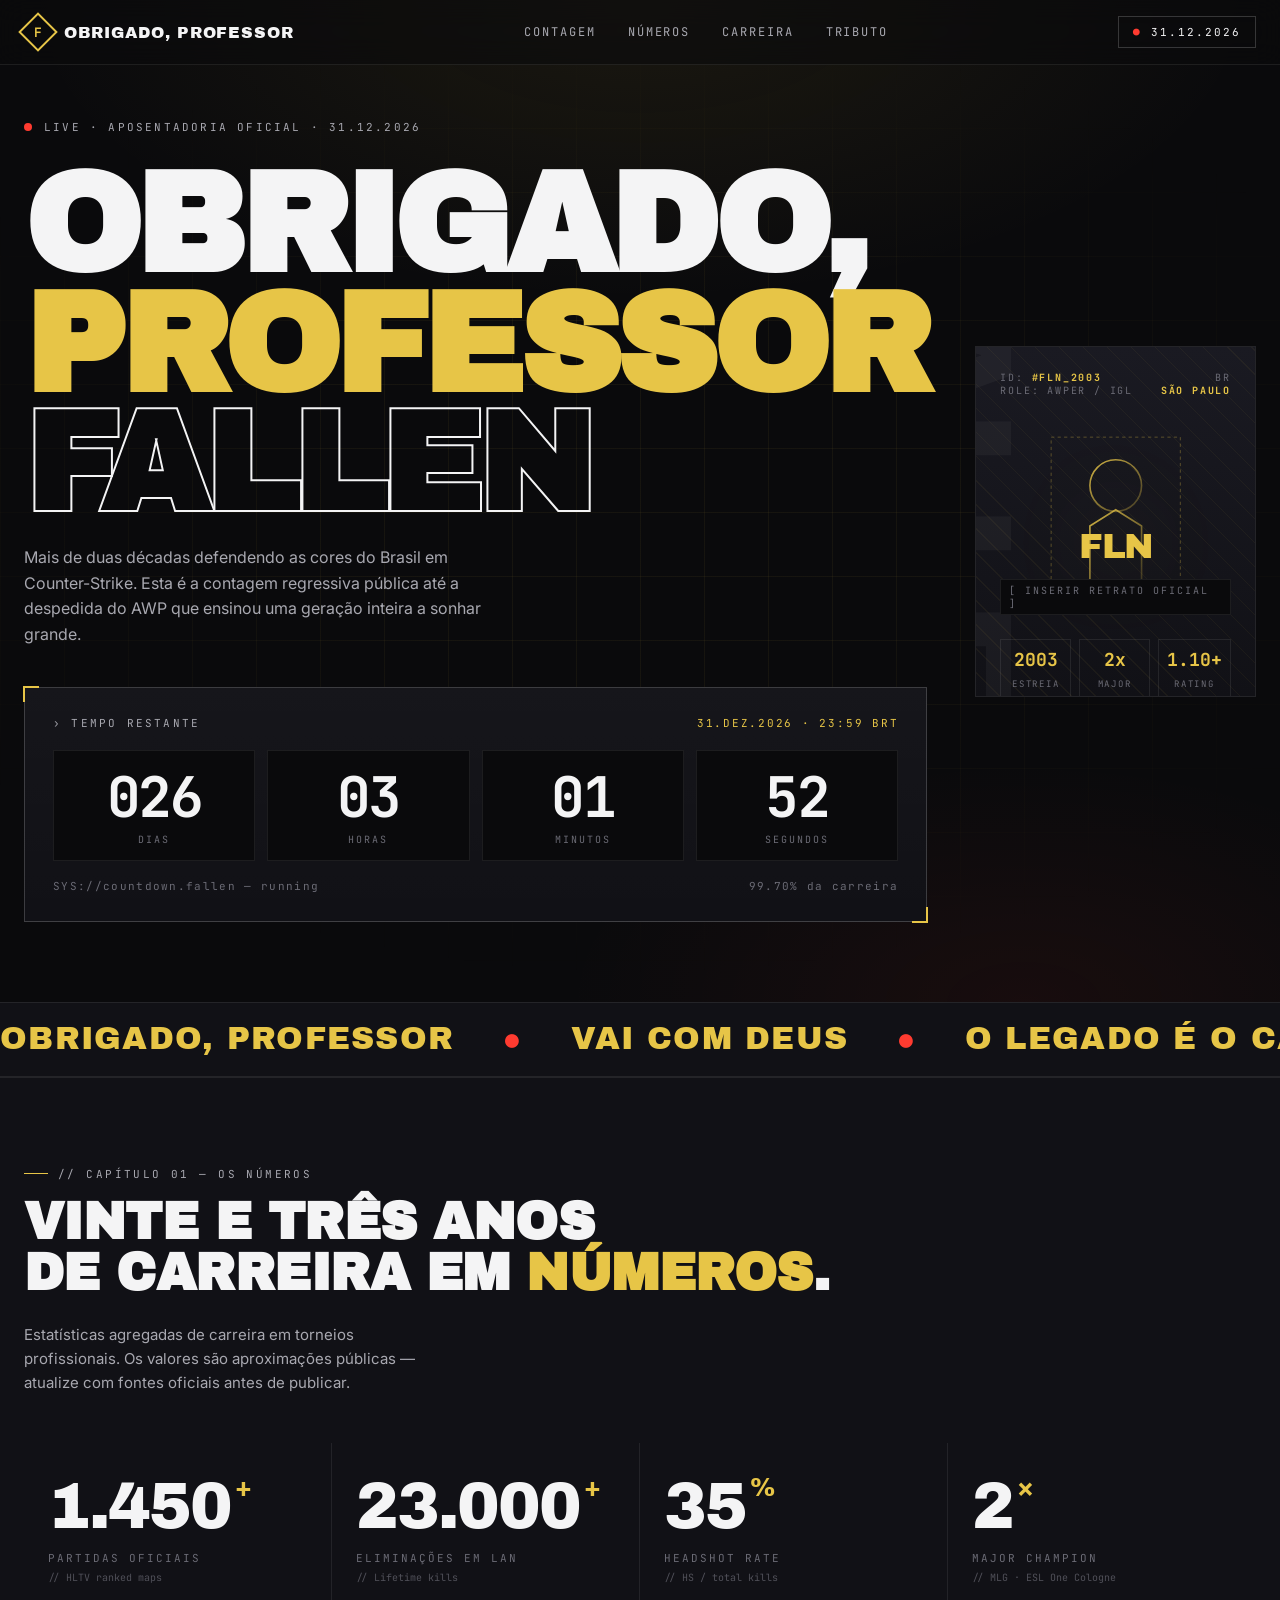
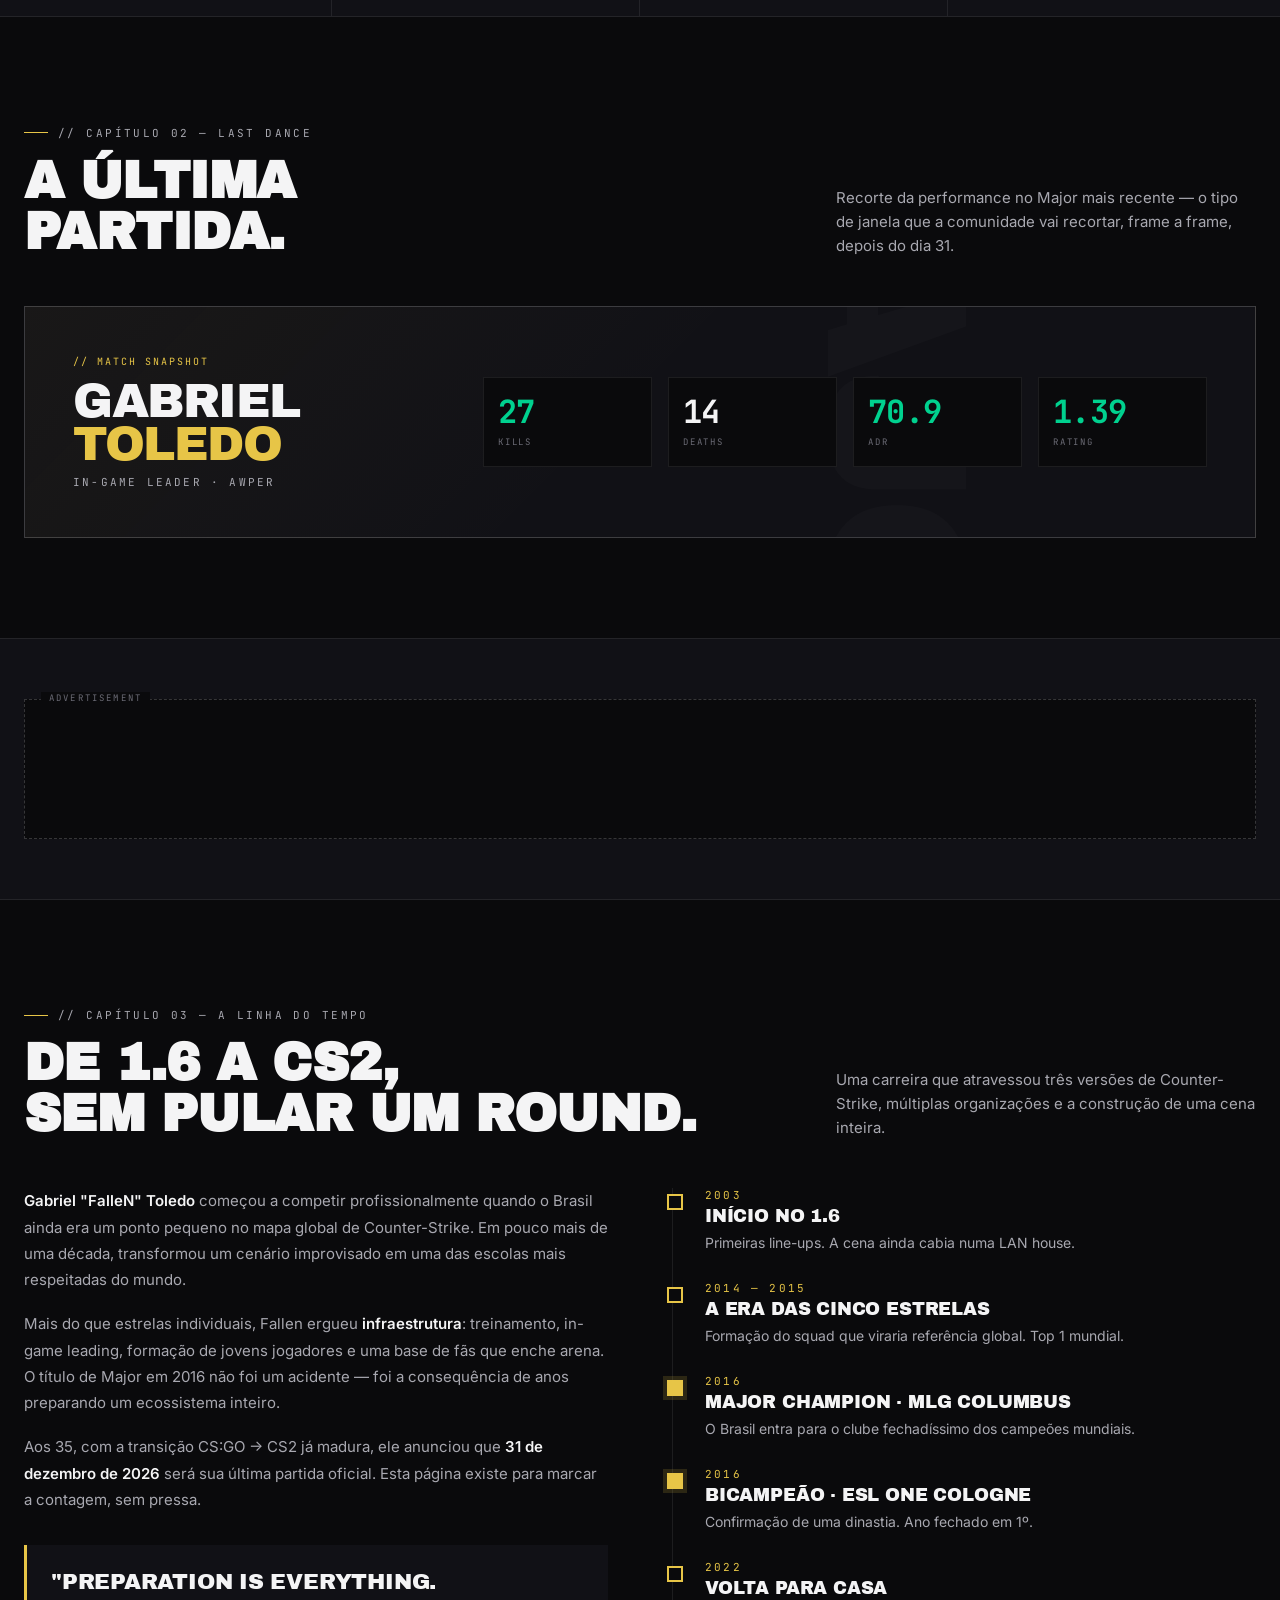
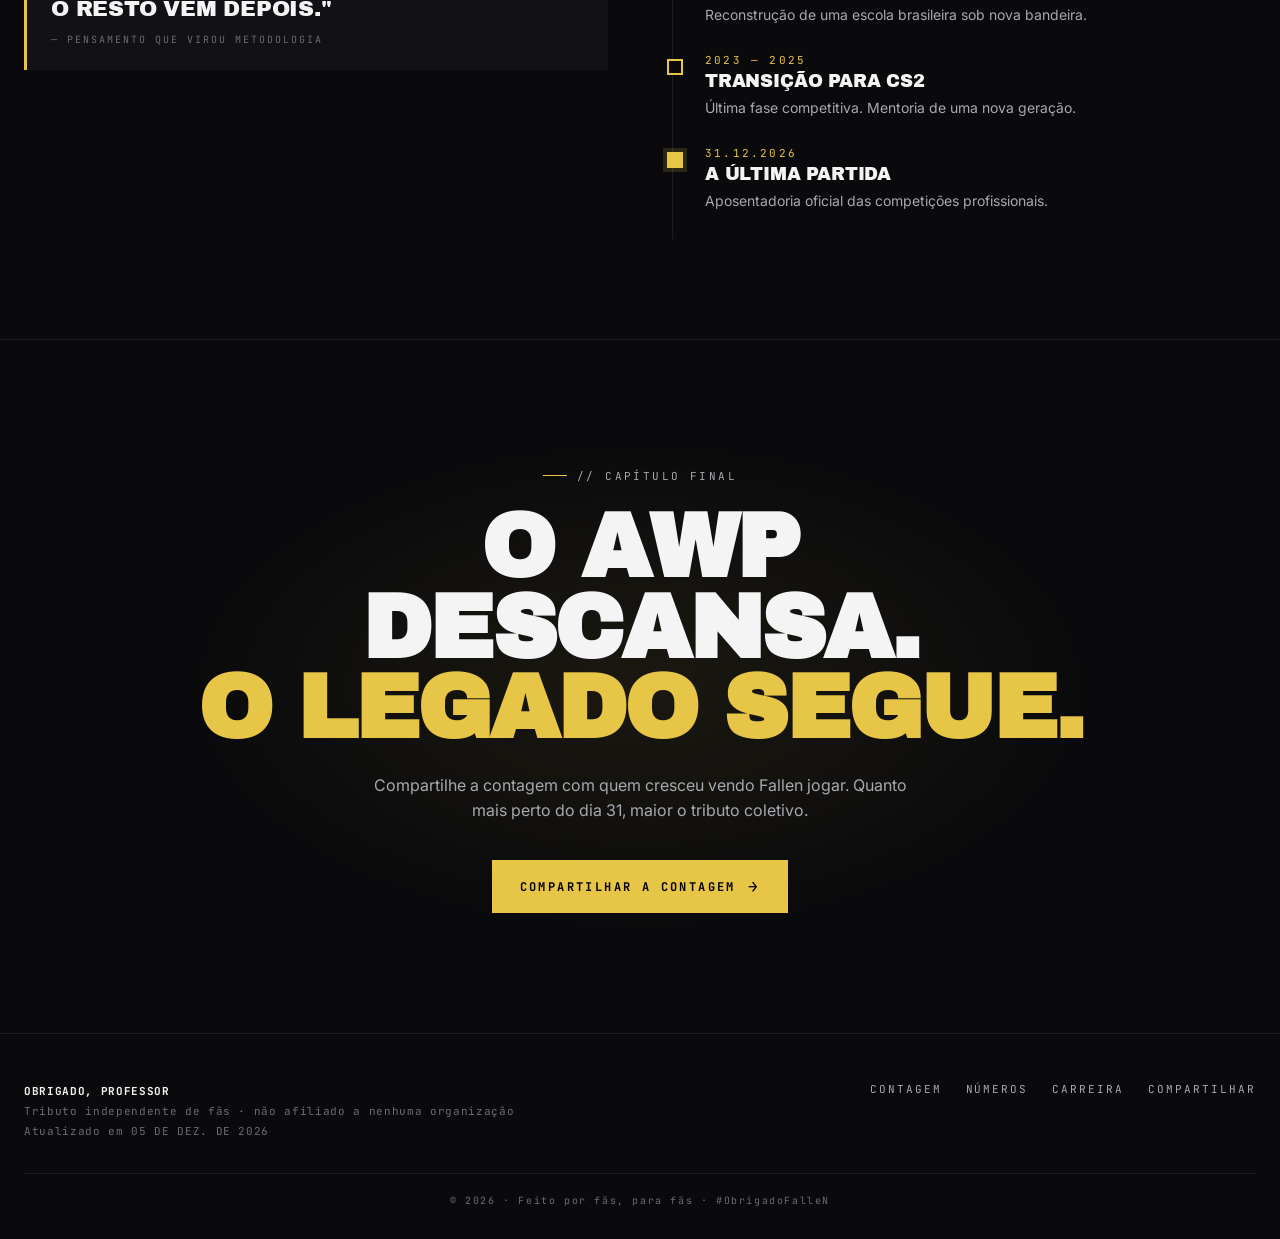
==== index.html @ 580fce72 "Implement feature X to enhance user experience and fix bug Y in module Z" ====
<!DOCTYPE html>
<html lang="pt-BR">
<head>
<meta charset="UTF-8" />
<meta name="viewport" content="width=device-width, initial-scale=1.0" />
<title>Obrigado, Professor — Contagem Regressiva | 31.12.2026</title>
<meta name="description" content="Tributo a Gabriel 'FalleN' Toledo. Contagem regressiva até a aposentadoria oficial — 31 de dezembro de 2026." />

<!-- Fonts -->
<link rel="preconnect" href="https://fonts.googleapis.com">
<link rel="preconnect" href="https://fonts.gstatic.com" crossorigin>
<link href="https://fonts.googleapis.com/css2?family=Bebas+Neue&family=JetBrains+Mono:wght@400;500;700&family=Inter:wght@400;500;600;700&family=Archivo+Black&display=swap" rel="stylesheet">

<!--
  GOOGLE ADSENSE — escolhido sobre o Meta Ads por dois motivos:
  1) Tráfego esperado é majoritariamente orgânico (SEO + buscas tipo "quanto falta para o Fallen se aposentar")
  2) Display ads contextual + AdSense é o caminho padrão para sites de conteúdo
  Substitua data-ad-client e data-ad-slot pelos seus IDs reais ao publicar.
-->
<script async src="https://pagead2.googlesyndication.com/pagead/js/adsbygoogle.js?client=ca-pub-XXXXXXXXXXXXXXXX" crossorigin="anonymous"></script>

<style>
  /* ---------- TOKENS ---------- */
  :root {
    --bg: #0a0a0c;
    --bg-2: #111116;
    --bg-3: #1a1a22;
    --line: rgba(255,255,255,0.08);
    --line-strong: rgba(255,255,255,0.18);
    --fg: #f4f4f5;
    --fg-dim: #a8a8b0;
    --fg-mute: #6b6b75;
    --accent: #e7c547;          /* dourado / amarelo capacete */
    --accent-2: #ff3b30;        /* vermelho intenso */
    --accent-3: #00d18f;        /* verde "rating positivo" */
    --grid: rgba(231,197,71,0.06);
  }

  * { box-sizing: border-box; margin: 0; padding: 0; }
  html, body { background: var(--bg); color: var(--fg); font-family: 'Inter', system-ui, sans-serif; -webkit-font-smoothing: antialiased; }
  body { overflow-x: hidden; }
  a { color: inherit; text-decoration: none; }
  img { max-width: 100%; display: block; }

  ::selection { background: var(--accent); color: #000; }

  /* ---------- SHARED ---------- */
  .container { width: 100%; max-width: 1280px; margin: 0 auto; padding: 0 24px; }
  .eyebrow {
    font-family: 'JetBrains Mono', monospace;
    font-size: 11px;
    letter-spacing: 0.22em;
    text-transform: uppercase;
    color: var(--fg-dim);
    display: inline-flex;
    align-items: center;
    gap: 10px;
  }
  .eyebrow::before {
    content: "";
    width: 24px;
    height: 1px;
    background: var(--accent);
  }
  .h1 {
    font-family: 'Archivo Black', 'Bebas Neue', sans-serif;
    font-weight: 900;
    font-size: clamp(40px, 7vw, 96px);
    line-height: 0.92;
    letter-spacing: -0.02em;
    text-transform: uppercase;
  }
  .h2 {
    font-family: 'Archivo Black', sans-serif;
    font-size: clamp(28px, 4vw, 56px);
    line-height: 1;
    letter-spacing: -0.01em;
    text-transform: uppercase;
  }
  .mono { font-family: 'JetBrains Mono', monospace; }

  /* ---------- HEADER ---------- */
  header.nav {
    position: fixed;
    top: 0; left: 0; right: 0;
    z-index: 50;
    backdrop-filter: blur(14px);
    background: rgba(10,10,12,0.6);
    border-bottom: 1px solid var(--line);
  }
  .nav-inner {
    display: flex; align-items: center; justify-content: space-between;
    height: 64px;
  }
  .brand {
    display: flex; align-items: center; gap: 12px;
    font-family: 'Archivo Black', sans-serif;
    font-size: 16px;
    letter-spacing: 0.06em;
    text-transform: uppercase;
  }
  .brand-mark {
    width: 28px; height: 28px;
    border: 2px solid var(--accent);
    display: grid; place-items: center;
    color: var(--accent);
    font-family: 'JetBrains Mono', monospace;
    font-size: 13px; font-weight: 700;
    transform: rotate(45deg);
  }
  .brand-mark span { transform: rotate(-45deg); }
  .nav-links { display: flex; gap: 32px; }
  .nav-links a {
    font-family: 'JetBrains Mono', monospace;
    font-size: 12px;
    letter-spacing: 0.16em;
    text-transform: uppercase;
    color: var(--fg-dim);
    transition: color 0.2s;
  }
  .nav-links a:hover { color: var(--accent); }
  .nav-cta {
    font-family: 'JetBrains Mono', monospace;
    font-size: 11px;
    letter-spacing: 0.18em;
    text-transform: uppercase;
    color: var(--fg);
    padding: 8px 14px;
    border: 1px solid var(--line-strong);
  }
  .nav-cta::before { content: "● "; color: var(--accent-2); }
  @media (max-width: 720px) {
    .nav-links { display: none; }
  }

  /* ---------- HERO ---------- */
  .hero {
    position: relative;
    min-height: 100vh;
    padding: 120px 0 80px;
    overflow: hidden;
    background:
      radial-gradient(ellipse 80% 50% at 50% 0%, rgba(231,197,71,0.08), transparent 60%),
      radial-gradient(ellipse 60% 40% at 80% 100%, rgba(255,59,48,0.06), transparent 60%),
      var(--bg);
  }
  .hero::before {
    content: "";
    position: absolute; inset: 0;
    background-image:
      linear-gradient(var(--grid) 1px, transparent 1px),
      linear-gradient(90deg, var(--grid) 1px, transparent 1px);
    background-size: 64px 64px;
    mask-image: radial-gradient(ellipse 80% 60% at 50% 50%, #000 30%, transparent 80%);
    pointer-events: none;
  }
  .hero-grid {
    position: relative;
    display: grid;
    grid-template-columns: 1.1fr 1fr;
    gap: 48px;
    align-items: center;
  }
  @media (max-width: 980px) {
    .hero-grid { grid-template-columns: 1fr; gap: 32px; }
  }

  .hero-tag {
    display: flex;
    align-items: center;
    gap: 12px;
    margin-bottom: 32px;
  }
  .hero-tag-pulse {
    width: 8px; height: 8px;
    background: var(--accent-2);
    border-radius: 50%;
    box-shadow: 0 0 0 0 rgba(255,59,48,0.6);
    animation: pulse 1.6s infinite;
  }
  @keyframes pulse {
    0% { box-shadow: 0 0 0 0 rgba(255,59,48,0.7); }
    70% { box-shadow: 0 0 0 12px rgba(255,59,48,0); }
    100% { box-shadow: 0 0 0 0 rgba(255,59,48,0); }
  }
  .hero-tag span {
    font-family: 'JetBrains Mono', monospace;
    font-size: 11px;
    letter-spacing: 0.2em;
    text-transform: uppercase;
    color: var(--fg-dim);
  }

  .hero-title {
    font-family: 'Archivo Black', sans-serif;
    font-size: clamp(56px, 11vw, 160px);
    line-height: 0.85;
    letter-spacing: -0.04em;
    text-transform: uppercase;
  }
  .hero-title .stroke {
    -webkit-text-stroke: 2px var(--fg);
    color: transparent;
  }
  .hero-title .accent { color: var(--accent); }
  .hero-sub {
    margin-top: 20px;
    max-width: 460px;
    color: var(--fg-dim);
    font-size: 16px;
    line-height: 1.6;
  }

  /* COUNTDOWN */
  .countdown-wrap {
    position: relative;
    padding: 28px;
    border: 1px solid var(--line-strong);
    background:
      linear-gradient(180deg, rgba(255,255,255,0.02), rgba(255,255,255,0)),
      var(--bg-2);
  }
  .countdown-wrap::before,
  .countdown-wrap::after {
    content: "";
    position: absolute;
    width: 14px; height: 14px;
    border: 2px solid var(--accent);
  }
  .countdown-wrap::before { top: -2px; left: -2px; border-right: 0; border-bottom: 0; }
  .countdown-wrap::after { bottom: -2px; right: -2px; border-left: 0; border-top: 0; }

  .countdown-label {
    display: flex;
    justify-content: space-between;
    align-items: center;
    margin-bottom: 20px;
  }
  .countdown-label-l {
    font-family: 'JetBrains Mono', monospace;
    font-size: 11px;
    letter-spacing: 0.2em;
    text-transform: uppercase;
    color: var(--fg-dim);
  }
  .countdown-target {
    font-family: 'JetBrains Mono', monospace;
    font-size: 11px;
    letter-spacing: 0.16em;
    color: var(--accent);
  }

  .countdown {
    display: grid;
    grid-template-columns: repeat(4, 1fr);
    gap: 12px;
  }
  .cd-cell {
    position: relative;
    background: var(--bg);
    border: 1px solid var(--line);
    padding: 18px 12px 14px;
    text-align: center;
    overflow: hidden;
  }
  .cd-cell::before {
    content: "";
    position: absolute; left: 0; right: 0; top: 0;
    height: 2px; background: var(--accent);
    transform: scaleX(0); transform-origin: left;
    animation: tick 1s linear infinite;
  }
  @keyframes tick {
    0% { transform: scaleX(0); }
    100% { transform: scaleX(1); }
  }
  .cd-cell:nth-child(1)::before { animation-duration: 86400s; }
  .cd-cell:nth-child(2)::before { animation-duration: 3600s; }
  .cd-cell:nth-child(3)::before { animation-duration: 60s; }
  .cd-cell:nth-child(4)::before { animation-duration: 1s; }

  .cd-num {
    font-family: 'JetBrains Mono', monospace;
    font-weight: 700;
    font-size: clamp(28px, 5vw, 56px);
    color: var(--fg);
    font-variant-numeric: tabular-nums;
    letter-spacing: -0.04em;
    line-height: 1;
  }
  .cd-lab {
    margin-top: 8px;
    font-family: 'JetBrains Mono', monospace;
    font-size: 10px;
    letter-spacing: 0.2em;
    text-transform: uppercase;
    color: var(--fg-mute);
  }

  .countdown-foot {
    margin-top: 18px;
    display: flex;
    justify-content: space-between;
    align-items: center;
    font-family: 'JetBrains Mono', monospace;
    font-size: 11px;
    color: var(--fg-mute);
    letter-spacing: 0.12em;
  }

  /* HERO PORTRAIT */
  .portrait {
    position: relative;
    aspect-ratio: 4/5;
    background: var(--bg-2);
    border: 1px solid var(--line);
    overflow: hidden;
  }
  .portrait-bg {
    position: absolute; inset: 0;
    background:
      repeating-linear-gradient(45deg, transparent 0 16px, rgba(231,197,71,0.05) 16px 17px),
      linear-gradient(180deg, var(--bg-3) 0%, var(--bg-2) 100%);
  }
  .portrait-name {
    position: absolute;
    right: -8px; top: 50%;
    transform: translateY(-50%) rotate(90deg);
    transform-origin: center;
    font-family: 'Archivo Black', sans-serif;
    font-size: clamp(80px, 12vw, 180px);
    line-height: 0.85;
    color: rgba(255,255,255,0.04);
    letter-spacing: -0.04em;
    white-space: nowrap;
    pointer-events: none;
  }
  .portrait-content {
    position: absolute;
    inset: 24px;
    display: flex;
    flex-direction: column;
    justify-content: space-between;
  }
  .portrait-head {
    display: flex;
    justify-content: space-between;
    align-items: flex-start;
  }
  .portrait-id {
    font-family: 'JetBrains Mono', monospace;
    font-size: 10px;
    letter-spacing: 0.18em;
    color: var(--fg-mute);
    text-transform: uppercase;
  }
  .portrait-id strong { color: var(--accent); }
  .portrait-figure {
    flex: 1;
    margin: 24px 0;
    display: grid;
    place-items: center;
    position: relative;
  }
  .portrait-figure svg {
    width: 70%; height: auto;
    filter: drop-shadow(0 0 40px rgba(231,197,71,0.15));
  }
  .portrait-figure .placeholder-text {
    position: absolute;
    bottom: 0;
    font-family: 'JetBrains Mono', monospace;
    font-size: 10px;
    letter-spacing: 0.2em;
    color: var(--fg-mute);
    text-transform: uppercase;
    background: var(--bg);
    padding: 4px 8px;
    border: 1px solid var(--line);
  }
  .portrait-foot {
    display: grid;
    grid-template-columns: repeat(3, 1fr);
    gap: 8px;
  }
  .portrait-foot div {
    border: 1px solid var(--line);
    padding: 8px;
    text-align: center;
  }
  .portrait-foot div b {
    display: block;
    font-family: 'JetBrains Mono', monospace;
    color: var(--accent);
    font-size: 18px;
    font-weight: 700;
  }
  .portrait-foot div span {
    font-family: 'JetBrains Mono', monospace;
    font-size: 9px;
    letter-spacing: 0.2em;
    color: var(--fg-mute);
    text-transform: uppercase;
  }

  /* ---------- MARQUEE ---------- */
  .marquee {
    overflow: hidden;
    border-top: 1px solid var(--line);
    border-bottom: 1px solid var(--line);
    background: var(--bg-2);
    padding: 18px 0;
  }
  .marquee-track {
    display: flex;
    gap: 48px;
    white-space: nowrap;
    animation: scroll 40s linear infinite;
    font-family: 'Archivo Black', sans-serif;
    font-size: clamp(20px, 3vw, 32px);
    letter-spacing: 0.04em;
    text-transform: uppercase;
    color: var(--fg);
  }
  .marquee-track span { color: var(--accent); }
  .marquee-track .dot {
    color: var(--accent-2);
    align-self: center;
  }
  @keyframes scroll {
    0% { transform: translateX(0); }
    100% { transform: translateX(-50%); }
  }

  /* ---------- SECTIONS ---------- */
  section.block {
    padding: 100px 0;
    position: relative;
  }
  .section-head {
    display: flex;
    align-items: flex-end;
    justify-content: space-between;
    margin-bottom: 48px;
    gap: 24px;
    flex-wrap: wrap;
  }
  .section-head p {
    max-width: 420px;
    color: var(--fg-dim);
    font-size: 15px;
    line-height: 1.6;
  }

  /* STATS */
  .stats {
    background: var(--bg-2);
    border-top: 1px solid var(--line);
    border-bottom: 1px solid var(--line);
  }
  .stats-grid {
    display: grid;
    grid-template-columns: repeat(4, 1fr);
    gap: 0;
  }
  @media (max-width: 800px) { .stats-grid { grid-template-columns: repeat(2, 1fr); } }
  .stat {
    padding: 32px 24px;
    border-right: 1px solid var(--line);
    position: relative;
  }
  .stat:last-child { border-right: 0; }
  @media (max-width: 800px) {
    .stat:nth-child(2n) { border-right: 0; }
    .stat:nth-child(-n+2) { border-bottom: 1px solid var(--line); }
  }
  .stat-num {
    font-family: 'Archivo Black', sans-serif;
    font-size: clamp(40px, 5vw, 72px);
    line-height: 1;
    letter-spacing: -0.03em;
    color: var(--fg);
    font-variant-numeric: tabular-nums;
  }
  .stat-num .unit {
    font-size: 0.4em;
    color: var(--accent);
    margin-left: 4px;
    vertical-align: top;
    letter-spacing: 0;
  }
  .stat-label {
    margin-top: 12px;
    font-family: 'JetBrains Mono', monospace;
    font-size: 11px;
    letter-spacing: 0.18em;
    color: var(--fg-mute);
    text-transform: uppercase;
  }
  .stat-source {
    margin-top: 6px;
    font-family: 'JetBrains Mono', monospace;
    font-size: 10px;
    color: var(--fg-mute);
    opacity: 0.7;
  }

  /* CAREER */
  .career-grid {
    display: grid;
    grid-template-columns: 1fr 1fr;
    gap: 64px;
    align-items: start;
  }
  @media (max-width: 900px) { .career-grid { grid-template-columns: 1fr; gap: 32px; } }

  .career-text p {
    color: var(--fg-dim);
    font-size: 15px;
    line-height: 1.75;
    margin-bottom: 18px;
  }
  .career-text strong { color: var(--fg); font-weight: 600; }
  .career-quote {
    margin-top: 32px;
    padding: 24px;
    border-left: 3px solid var(--accent);
    background: var(--bg-2);
    font-family: 'Archivo Black', sans-serif;
    font-size: 22px;
    line-height: 1.2;
    text-transform: uppercase;
    letter-spacing: -0.01em;
  }
  .career-quote span {
    display: block;
    margin-top: 12px;
    font-family: 'JetBrains Mono', monospace;
    font-size: 10px;
    letter-spacing: 0.2em;
    color: var(--fg-mute);
    text-transform: uppercase;
  }

  .timeline {
    position: relative;
    padding-left: 32px;
    border-left: 1px solid var(--line);
  }
  .timeline-item {
    position: relative;
    padding-bottom: 28px;
  }
  .timeline-item::before {
    content: "";
    position: absolute;
    left: -38px;
    top: 6px;
    width: 12px; height: 12px;
    background: var(--bg);
    border: 2px solid var(--accent);
  }
  .timeline-item.highlight::before {
    background: var(--accent);
    box-shadow: 0 0 0 4px rgba(231,197,71,0.15);
  }
  .timeline-year {
    font-family: 'JetBrains Mono', monospace;
    font-size: 11px;
    letter-spacing: 0.2em;
    color: var(--accent);
  }
  .timeline-title {
    font-family: 'Archivo Black', sans-serif;
    font-size: 18px;
    text-transform: uppercase;
    margin: 4px 0 6px;
    letter-spacing: -0.01em;
  }
  .timeline-desc {
    color: var(--fg-dim);
    font-size: 14px;
    line-height: 1.5;
  }

  /* MAJOR CARD */
  .major {
    background:
      linear-gradient(135deg, rgba(231,197,71,0.04), transparent 50%),
      var(--bg-2);
    border: 1px solid var(--line-strong);
    padding: 48px;
    position: relative;
    overflow: hidden;
  }
  @media (max-width: 720px) { .major { padding: 28px; } }
  .major::before {
    content: "MAJOR";
    position: absolute;
    right: -20px; top: 50%;
    transform: translateY(-50%) rotate(90deg);
    transform-origin: center;
    font-family: 'Archivo Black', sans-serif;
    font-size: 200px;
    color: rgba(255,255,255,0.02);
    letter-spacing: -0.04em;
    pointer-events: none;
  }
  .major-grid {
    display: grid;
    grid-template-columns: 1fr 2fr;
    gap: 48px;
    align-items: center;
    position: relative;
    z-index: 1;
  }
  @media (max-width: 800px) { .major-grid { grid-template-columns: 1fr; } }

  .major-id {
    font-family: 'JetBrains Mono', monospace;
    font-size: 10px;
    letter-spacing: 0.2em;
    color: var(--accent);
    text-transform: uppercase;
    margin-bottom: 12px;
  }
  .major-name {
    font-family: 'Archivo Black', sans-serif;
    font-size: 48px;
    line-height: 0.9;
    letter-spacing: -0.03em;
    text-transform: uppercase;
  }
  .major-name span { color: var(--accent); }
  .major-role {
    margin-top: 8px;
    font-family: 'JetBrains Mono', monospace;
    font-size: 11px;
    letter-spacing: 0.2em;
    color: var(--fg-dim);
    text-transform: uppercase;
  }

  .major-stats {
    display: grid;
    grid-template-columns: repeat(4, 1fr);
    gap: 16px;
  }
  @media (max-width: 600px) { .major-stats { grid-template-columns: repeat(2, 1fr); } }
  .major-stat {
    background: var(--bg);
    border: 1px solid var(--line);
    padding: 18px 14px;
    position: relative;
  }
  .major-stat-v {
    font-family: 'JetBrains Mono', monospace;
    font-weight: 700;
    font-size: 32px;
    color: var(--fg);
    letter-spacing: -0.02em;
    line-height: 1;
  }
  .major-stat-l {
    margin-top: 8px;
    font-family: 'JetBrains Mono', monospace;
    font-size: 9px;
    letter-spacing: 0.2em;
    color: var(--fg-mute);
    text-transform: uppercase;
  }
  .major-stat.up .major-stat-v { color: var(--accent-3); }

  /* ---------- AD SLOT ---------- */
  .ad-section {
    padding: 60px 0;
    background: var(--bg-2);
    border-top: 1px solid var(--line);
    border-bottom: 1px solid var(--line);
  }
  .ad-slot {
    border: 1px dashed var(--line-strong);
    background: var(--bg);
    min-height: 120px;
    display: flex;
    align-items: center;
    justify-content: center;
    position: relative;
    padding: 24px;
  }
  .ad-slot::before {
    content: "ADVERTISEMENT";
    position: absolute;
    top: -8px; left: 16px;
    background: var(--bg);
    padding: 0 8px;
    font-family: 'JetBrains Mono', monospace;
    font-size: 9px;
    letter-spacing: 0.24em;
    color: var(--fg-mute);
  }
  .ad-slot ins.adsbygoogle {
    display: block;
    width: 100%;
    min-height: 90px;
  }

  /* ---------- TRIBUTE / CTA ---------- */
  .tribute {
    text-align: center;
    padding: 120px 24px;
    background:
      radial-gradient(ellipse 50% 50% at 50% 50%, rgba(231,197,71,0.08), transparent 70%),
      var(--bg);
    border-top: 1px solid var(--line);
  }
  .tribute h2 {
    font-family: 'Archivo Black', sans-serif;
    font-size: clamp(36px, 7vw, 96px);
    line-height: 0.9;
    letter-spacing: -0.03em;
    text-transform: uppercase;
    max-width: 900px;
    margin: 0 auto 24px;
  }
  .tribute h2 em {
    font-style: normal;
    color: var(--accent);
  }
  .tribute p {
    color: var(--fg-dim);
    max-width: 540px;
    margin: 0 auto 36px;
    font-size: 16px;
    line-height: 1.6;
  }
  .cta-btn {
    display: inline-flex;
    align-items: center;
    gap: 12px;
    padding: 16px 28px;
    background: var(--accent);
    color: #000;
    font-family: 'JetBrains Mono', monospace;
    font-size: 12px;
    font-weight: 700;
    letter-spacing: 0.2em;
    text-transform: uppercase;
    transition: transform 0.2s, background 0.2s;
  }
  .cta-btn:hover { transform: translateY(-2px); background: #fff; }
  .cta-btn::after { content: "→"; font-size: 16px; }

  /* ---------- FOOTER ---------- */
  footer {
    padding: 48px 0 32px;
    border-top: 1px solid var(--line);
    background: var(--bg);
  }
  .footer-grid {
    display: flex;
    justify-content: space-between;
    align-items: flex-start;
    gap: 32px;
    flex-wrap: wrap;
  }
  .footer-meta {
    font-family: 'JetBrains Mono', monospace;
    font-size: 11px;
    color: var(--fg-mute);
    line-height: 1.8;
    letter-spacing: 0.06em;
  }
  .footer-meta strong { color: var(--fg); }
  .footer-links {
    display: flex;
    gap: 24px;
    flex-wrap: wrap;
  }
  .footer-links a {
    font-family: 'JetBrains Mono', monospace;
    font-size: 11px;
    letter-spacing: 0.18em;
    text-transform: uppercase;
    color: var(--fg-dim);
  }
  .footer-links a:hover { color: var(--accent); }
  .footer-bottom {
    margin-top: 32px;
    padding-top: 20px;
    border-top: 1px solid var(--line);
    font-family: 'JetBrains Mono', monospace;
    font-size: 10px;
    color: var(--fg-mute);
    text-align: center;
    letter-spacing: 0.16em;
  }

  /* ---------- ENDED STATE ---------- */
  .countdown-wrap.ended .cd-num { color: var(--accent); }
  .countdown-wrap.ended .countdown-target { color: var(--accent-2); }
</style>
</head>
<body>

<!-- ============ NAV ============ -->
<header class="nav">
  <div class="container nav-inner">
    <a href="#" class="brand">
      <div class="brand-mark"><span>F</span></div>
      <span>Obrigado, Professor</span>
    </a>
    <nav class="nav-links">
      <a href="#countdown">Contagem</a>
      <a href="#stats">Números</a>
      <a href="#career">Carreira</a>
      <a href="#tribute">Tributo</a>
    </nav>
    <a href="#tribute" class="nav-cta">31.12.2026</a>
  </div>
</header>

<!-- ============ HERO ============ -->
<section class="hero" id="countdown">
  <div class="container hero-grid">
    <div>
      <div class="hero-tag">
        <div class="hero-tag-pulse"></div>
        <span>Live · Aposentadoria oficial · 31.12.2026</span>
      </div>

      <h1 class="hero-title">
        Obrigado,<br>
        <span class="accent">Professor</span><br>
        <span class="stroke">Fallen</span>
      </h1>
      <p class="hero-sub">
        Mais de duas décadas defendendo as cores do Brasil em Counter-Strike.
        Esta é a contagem regressiva pública até a despedida do AWP que
        ensinou uma geração inteira a sonhar grande.
      </p>

      <div class="countdown-wrap" id="cdWrap" style="margin-top: 40px;">
        <div class="countdown-label">
          <span class="countdown-label-l">› Tempo restante</span>
          <span class="countdown-target" id="cdTarget">31.DEZ.2026 · 23:59 BRT</span>
        </div>
        <div class="countdown" id="countdown">
          <div class="cd-cell">
            <div class="cd-num" id="d">000</div>
            <div class="cd-lab">Dias</div>
          </div>
          <div class="cd-cell">
            <div class="cd-num" id="h">00</div>
            <div class="cd-lab">Horas</div>
          </div>
          <div class="cd-cell">
            <div class="cd-num" id="m">00</div>
            <div class="cd-lab">Minutos</div>
          </div>
          <div class="cd-cell">
            <div class="cd-num" id="s">00</div>
            <div class="cd-lab">Segundos</div>
          </div>
        </div>
        <div class="countdown-foot">
          <span>SYS://countdown.fallen — running</span>
          <span id="cdPct">0.00%</span>
        </div>
      </div>
    </div>

    <!-- PORTRAIT CARD -->
    <div class="portrait" aria-label="Portrait placeholder for FalleN">
      <div class="portrait-bg"></div>
      <div class="portrait-name">FALLEN</div>
      <div class="portrait-content">
        <div class="portrait-head">
          <div class="portrait-id">
            ID: <strong>#FLN_2003</strong><br>
            ROLE: AWPER / IGL
          </div>
          <div class="portrait-id" style="text-align: right;">
            BR<br>
            <strong>SÃO PAULO</strong>
          </div>
        </div>

        <div class="portrait-figure">
          <!-- Geometric monogram placeholder — não é um retrato real -->
          <svg viewBox="0 0 200 240" fill="none" xmlns="http://www.w3.org/2000/svg" aria-hidden="true">
            <defs>
              <linearGradient id="g1" x1="0" y1="0" x2="1" y2="1">
                <stop offset="0%" stop-color="#e7c547" stop-opacity="0.9"/>
                <stop offset="100%" stop-color="#e7c547" stop-opacity="0.2"/>
              </linearGradient>
            </defs>
            <rect x="20" y="20" width="160" height="200" stroke="#e7c547" stroke-width="1" stroke-dasharray="4 4" opacity="0.4"/>
            <circle cx="100" cy="80" r="32" stroke="url(#g1)" stroke-width="2"/>
            <path d="M68 130 L100 110 L132 130 L132 200 L68 200 Z" stroke="url(#g1)" stroke-width="2"/>
            <text x="100" y="170" text-anchor="middle" font-family="Archivo Black, sans-serif" font-size="44" fill="#e7c547" letter-spacing="-2">FLN</text>
          </svg>
          <div class="placeholder-text">[ inserir retrato oficial ]</div>
        </div>

        <div class="portrait-foot">
          <div><b>2003</b><span>Estreia</span></div>
          <div><b>2x</b><span>Major</span></div>
          <div><b>1.10+</b><span>Rating</span></div>
        </div>
      </div>
    </div>
  </div>
</section>

<!-- ============ MARQUEE ============ -->
<div class="marquee" aria-hidden="true">
  <div class="marquee-track">
    <span>Obrigado, Professor</span><span class="dot">●</span>
    <span style="color: var(--accent)">Vai com Deus</span><span class="dot">●</span>
    <span>O legado é o caminho</span><span class="dot">●</span>
    <span style="color: var(--accent)">Brasil, sempre</span><span class="dot">●</span>
    <span>2003 — 2026</span><span class="dot">●</span>
    <span style="color: var(--accent)">GG, Fallen</span><span class="dot">●</span>
    <!-- duplicate for seamless loop -->
    <span>Obrigado, Professor</span><span class="dot">●</span>
    <span style="color: var(--accent)">Vai com Deus</span><span class="dot">●</span>
    <span>O legado é o caminho</span><span class="dot">●</span>
    <span style="color: var(--accent)">Brasil, sempre</span><span class="dot">●</span>
    <span>2003 — 2026</span><span class="dot">●</span>
    <span style="color: var(--accent)">GG, Fallen</span><span class="dot">●</span>
  </div>
</div>

<!-- ============ STATS ============ -->
<section class="stats" id="stats">
  <div class="container">
    <div class="section-head" style="padding-top: 80px;">
      <div>
        <span class="eyebrow">// Capítulo 01 — Os números</span>
        <h2 class="h2" style="margin-top: 16px;">Vinte e três anos<br>de carreira em <em style="color: var(--accent); font-style: normal;">números</em>.</h2>
      </div>
      <p>
        Estatísticas agregadas de carreira em torneios profissionais.
        Os valores são aproximações públicas — atualize com fontes oficiais
        antes de publicar.
      </p>
    </div>

    <div class="stats-grid">
      <div class="stat">
        <div class="stat-num">1.450<span class="unit">+</span></div>
        <div class="stat-label">Partidas oficiais</div>
        <div class="stat-source">// HLTV ranked maps</div>
      </div>
      <div class="stat">
        <div class="stat-num">23.000<span class="unit">+</span></div>
        <div class="stat-label">Eliminações em LAN</div>
        <div class="stat-source">// Lifetime kills</div>
      </div>
      <div class="stat">
        <div class="stat-num">35<span class="unit">%</span></div>
        <div class="stat-label">Headshot rate</div>
        <div class="stat-source">// HS / total kills</div>
      </div>
      <div class="stat">
        <div class="stat-num">2<span class="unit">×</span></div>
        <div class="stat-label">Major Champion</div>
        <div class="stat-source">// MLG · ESL One Cologne</div>
      </div>
    </div>
  </div>
</section>

<!-- ============ MAJOR CARD ============ -->
<section class="block">
  <div class="container">
    <div class="section-head">
      <div>
        <span class="eyebrow">// Capítulo 02 — Last dance</span>
        <h2 class="h2" style="margin-top: 16px;">A última<br>partida.</h2>
      </div>
      <p>
        Recorte da performance no Major mais recente — o tipo de janela
        que a comunidade vai recortar, frame a frame, depois do dia 31.
      </p>
    </div>

    <div class="major">
      <div class="major-grid">
        <div>
          <div class="major-id">// Match snapshot</div>
          <div class="major-name">Gabriel<br><span>Toledo</span></div>
          <div class="major-role">In-game leader · AWPer</div>
        </div>
        <div class="major-stats">
          <div class="major-stat up">
            <div class="major-stat-v">27</div>
            <div class="major-stat-l">Kills</div>
          </div>
          <div class="major-stat">
            <div class="major-stat-v">14</div>
            <div class="major-stat-l">Deaths</div>
          </div>
          <div class="major-stat up">
            <div class="major-stat-v">70.9</div>
            <div class="major-stat-l">ADR</div>
          </div>
          <div class="major-stat up">
            <div class="major-stat-v">1.39</div>
            <div class="major-stat-l">Rating</div>
          </div>
        </div>
      </div>
    </div>
  </div>
</section>

<!-- ============ AD SLOT ============ -->
<section class="ad-section" aria-label="Advertisement">
  <div class="container">
    <div class="ad-slot">
      <!-- Google AdSense — substitua client/slot pelos seus reais -->
      <ins class="adsbygoogle"
           style="display:block"
           data-ad-client="ca-pub-XXXXXXXXXXXXXXXX"
           data-ad-slot="XXXXXXXXXX"
           data-ad-format="auto"
           data-full-width-responsive="true"></ins>
      <noscript>
        <div style="font-family: 'JetBrains Mono', monospace; font-size: 11px; color: var(--fg-mute); letter-spacing: 0.16em;">
          [ banner 970×120 — google adsense ]
        </div>
      </noscript>
    </div>
  </div>
</section>

<!-- ============ CAREER ============ -->
<section class="block" id="career">
  <div class="container">
    <div class="section-head">
      <div>
        <span class="eyebrow">// Capítulo 03 — A linha do tempo</span>
        <h2 class="h2" style="margin-top: 16px;">De 1.6 a CS2,<br>sem pular um round.</h2>
      </div>
      <p>
        Uma carreira que atravessou três versões de Counter-Strike,
        múltiplas organizações e a construção de uma cena inteira.
      </p>
    </div>

    <div class="career-grid">
      <div class="career-text">
        <p>
          <strong>Gabriel "FalleN" Toledo</strong> começou a competir profissionalmente
          quando o Brasil ainda era um ponto pequeno no mapa global de Counter-Strike.
          Em pouco mais de uma década, transformou um cenário improvisado em uma das
          escolas mais respeitadas do mundo.
        </p>
        <p>
          Mais do que estrelas individuais, Fallen ergueu <strong>infraestrutura</strong>:
          treinamento, in-game leading, formação de jovens jogadores e uma base de fãs
          que enche arena. O título de Major em 2016 não foi um acidente — foi a
          consequência de anos preparando um ecossistema inteiro.
        </p>
        <p>
          Aos 35, com a transição CS:GO → CS2 já madura, ele anunciou que
          <strong>31 de dezembro de 2026</strong> será sua última partida oficial.
          Esta página existe para marcar a contagem, sem pressa.
        </p>

        <div class="career-quote">
          "Preparation is everything. <br>O resto vem depois."
          <span>— pensamento que virou metodologia</span>
        </div>
      </div>

      <div class="timeline">
        <div class="timeline-item">
          <div class="timeline-year">2003</div>
          <div class="timeline-title">Início no 1.6</div>
          <div class="timeline-desc">Primeiras line-ups. A cena ainda cabia numa LAN house.</div>
        </div>
        <div class="timeline-item">
          <div class="timeline-year">2014 — 2015</div>
          <div class="timeline-title">A era das cinco estrelas</div>
          <div class="timeline-desc">Formação do squad que viraria referência global. Top 1 mundial.</div>
        </div>
        <div class="timeline-item highlight">
          <div class="timeline-year">2016</div>
          <div class="timeline-title">Major Champion · MLG Columbus</div>
          <div class="timeline-desc">O Brasil entra para o clube fechadíssimo dos campeões mundiais.</div>
        </div>
        <div class="timeline-item highlight">
          <div class="timeline-year">2016</div>
          <div class="timeline-title">Bicampeão · ESL One Cologne</div>
          <div class="timeline-desc">Confirmação de uma dinastia. Ano fechado em 1º.</div>
        </div>
        <div class="timeline-item">
          <div class="timeline-year">2022</div>
          <div class="timeline-title">Volta para casa</div>
          <div class="timeline-desc">Reconstrução de uma escola brasileira sob nova bandeira.</div>
        </div>
        <div class="timeline-item">
          <div class="timeline-year">2023 — 2025</div>
          <div class="timeline-title">Transição para CS2</div>
          <div class="timeline-desc">Última fase competitiva. Mentoria de uma nova geração.</div>
        </div>
        <div class="timeline-item highlight">
          <div class="timeline-year">31.12.2026</div>
          <div class="timeline-title">A última partida</div>
          <div class="timeline-desc">Aposentadoria oficial das competições profissionais.</div>
        </div>
      </div>
    </div>
  </div>
</section>

<!-- ============ TRIBUTE / CTA ============ -->
<section class="tribute" id="tribute">
  <div class="container">
    <span class="eyebrow">// Capítulo final</span>
    <h2 style="margin-top: 24px;">
      O AWP descansa.<br>
      <em>O legado segue.</em>
    </h2>
    <p>
      Compartilhe a contagem com quem cresceu vendo Fallen jogar.
      Quanto mais perto do dia 31, maior o tributo coletivo.
    </p>
    <a href="#" class="cta-btn" id="shareBtn">Compartilhar a contagem</a>
  </div>
</section>

<!-- ============ FOOTER ============ -->
<footer>
  <div class="container">
    <div class="footer-grid">
      <div class="footer-meta">
        <strong>OBRIGADO, PROFESSOR</strong><br>
        Tributo independente de fãs · não afiliado a nenhuma organização<br>
        Atualizado em <span id="updated">—</span>
      </div>
      <div class="footer-links">
        <a href="#countdown">Contagem</a>
        <a href="#stats">Números</a>
        <a href="#career">Carreira</a>
        <a href="#tribute">Compartilhar</a>
      </div>
    </div>
    <div class="footer-bottom">
      © 2026 · Feito por fãs, para fãs · #ObrigadoFalleN
    </div>
  </div>
</footer>

<!-- ============ JS ============ -->
<script>
  // ---- Countdown logic ----
  // Target: 31 Dec 2026, 23:59:59 BRT (UTC-3) → 1 Jan 2027 02:59:59 UTC
  const TARGET = new Date('2026-12-31T23:59:59-03:00').getTime();
  const START = new Date('2003-01-01T00:00:00-03:00').getTime(); // for progress %

  const $d = document.getElementById('d');
  const $h = document.getElementById('h');
  const $m = document.getElementById('m');
  const $s = document.getElementById('s');
  const $pct = document.getElementById('cdPct');
  const $wrap = document.getElementById('cdWrap');

  function pad(n, w = 2) { return String(Math.max(0, n)).padStart(w, '0'); }

  function tick() {
    const now = Date.now();
    const diff = TARGET - now;

    if (diff <= 0) {
      $d.textContent = '000';
      $h.textContent = '00';
      $m.textContent = '00';
      $s.textContent = '00';
      $pct.textContent = '100.00% · GG';
      $wrap.classList.add('ended');
      document.getElementById('cdTarget').textContent = '01.01.2027 · LEGEND OFFLINE';
      return;
    }

    const days = Math.floor(diff / (1000 * 60 * 60 * 24));
    const hours = Math.floor((diff / (1000 * 60 * 60)) % 24);
    const mins = Math.floor((diff / (1000 * 60)) % 60);
    const secs = Math.floor((diff / 1000) % 60);

    $d.textContent = pad(days, 3);
    $h.textContent = pad(hours);
    $m.textContent = pad(mins);
    $s.textContent = pad(secs);

    const total = TARGET - START;
    const elapsed = now - START;
    const pct = Math.min(100, Math.max(0, (elapsed / total) * 100));
    $pct.textContent = pct.toFixed(2) + '% da carreira';
  }

  tick();
  setInterval(tick, 1000);

  // ---- Updated date ----
  const u = new Date();
  document.getElementById('updated').textContent =
    u.toLocaleDateString('pt-BR', { day: '2-digit', month: 'short', year: 'numeric' }).toUpperCase();

  // ---- Share button ----
  document.getElementById('shareBtn').addEventListener('click', async (e) => {
    e.preventDefault();
    const data = {
      title: 'Obrigado, Professor — Contagem para a aposentadoria do FalleN',
      text: 'Quanto falta para a última partida oficial do FalleN?',
      url: window.location.href
    };
    if (navigator.share) {
      try { await navigator.share(data); } catch (_) {}
    } else {
      try {
        await navigator.clipboard.writeText(data.url);
        const btn = e.currentTarget;
        const original = btn.textContent;
        btn.textContent = 'Link copiado ✓';
        setTimeout(() => { btn.innerHTML = 'Compartilhar a contagem'; }, 1800);
      } catch (_) {}
    }
  });

  // ---- AdSense init (no-op em dev sem IDs reais) ----
  try {
    (window.adsbygoogle = window.adsbygoogle || []).push({});
  } catch (e) { /* ok in preview */ }
</script>

</body>
</html>
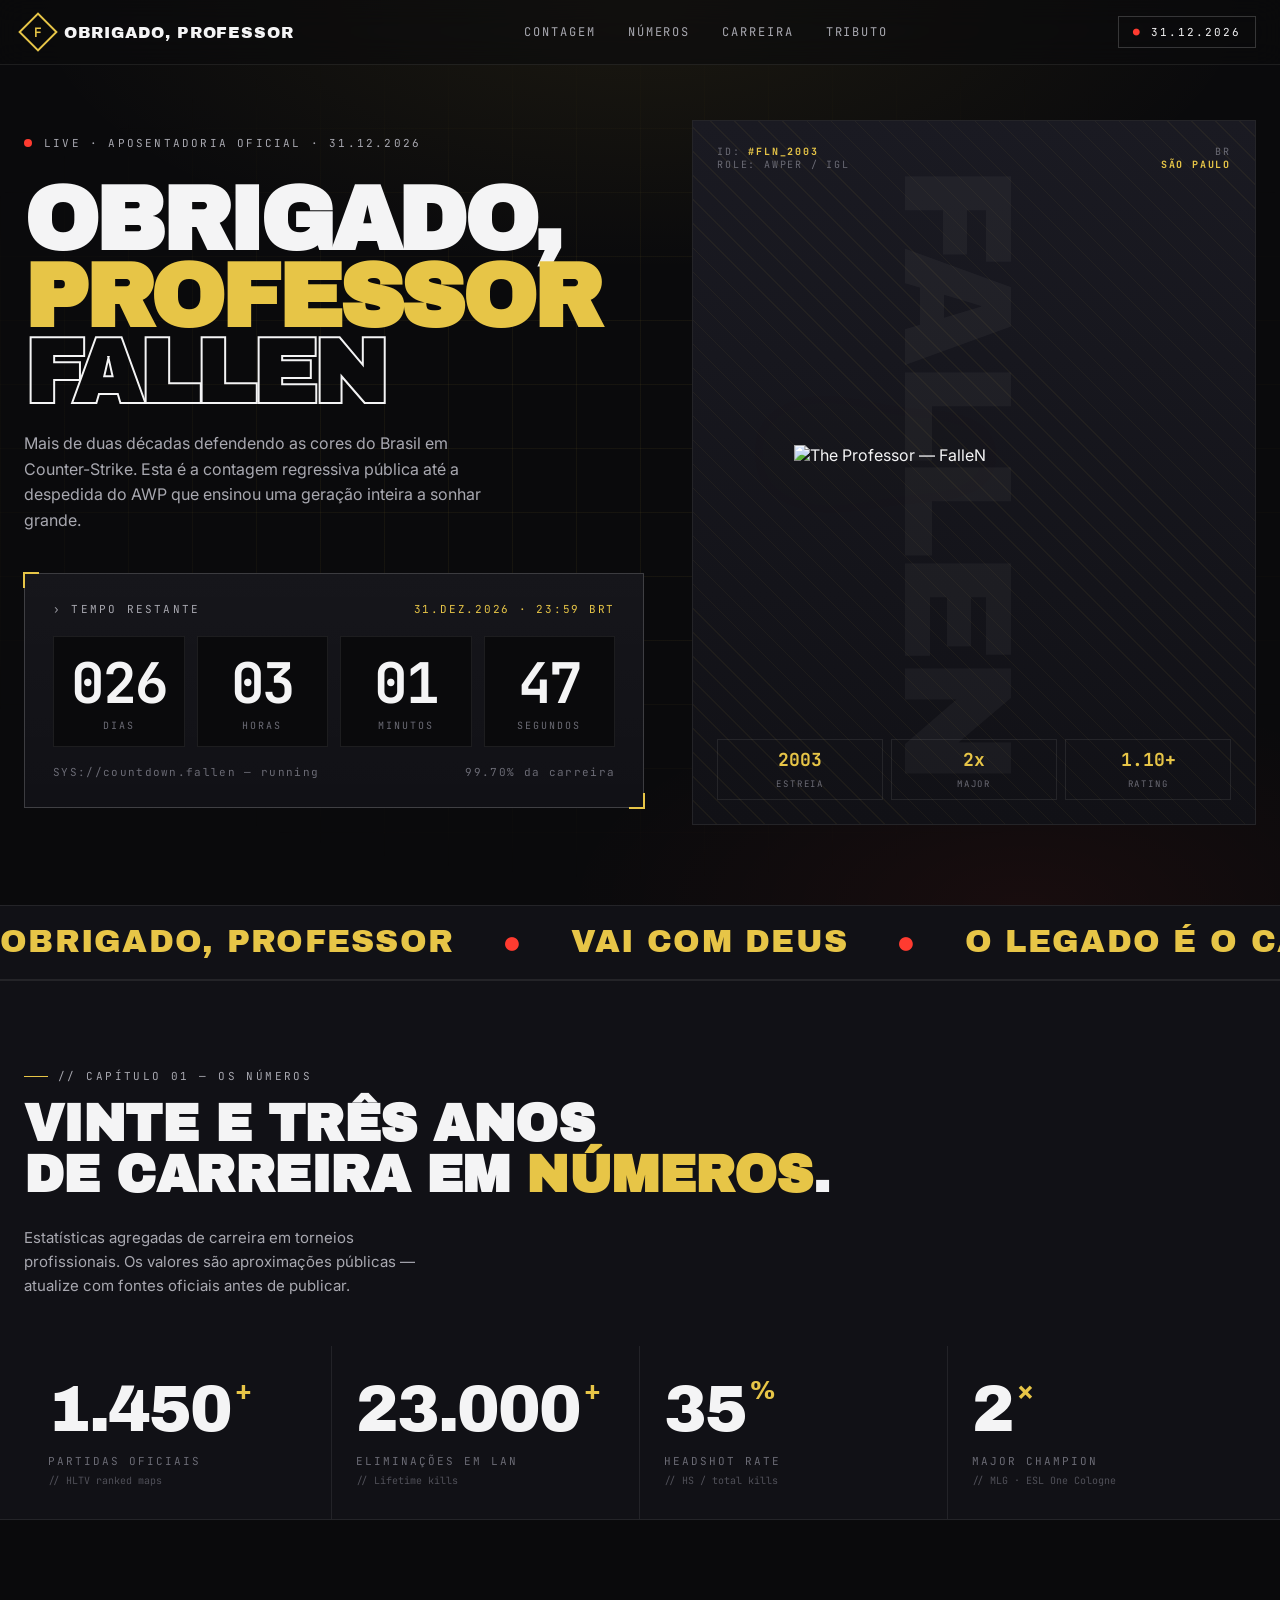
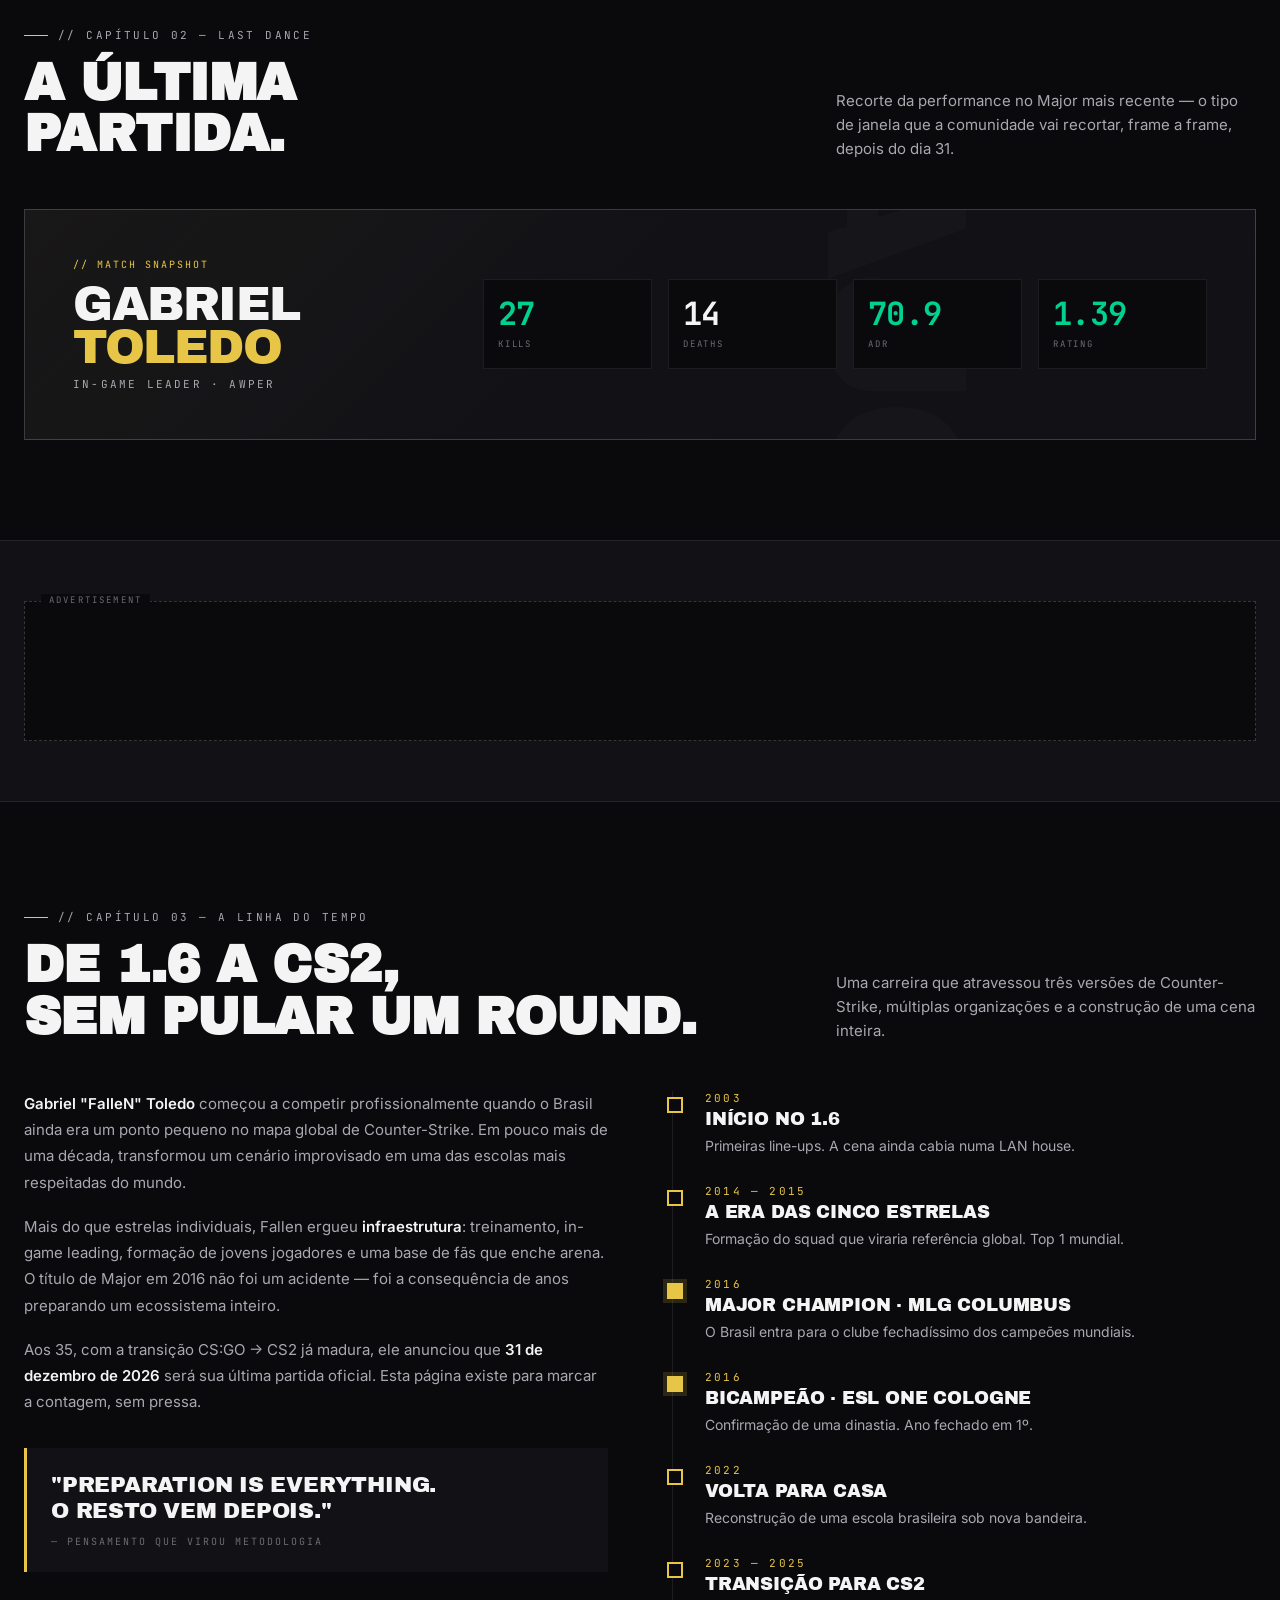
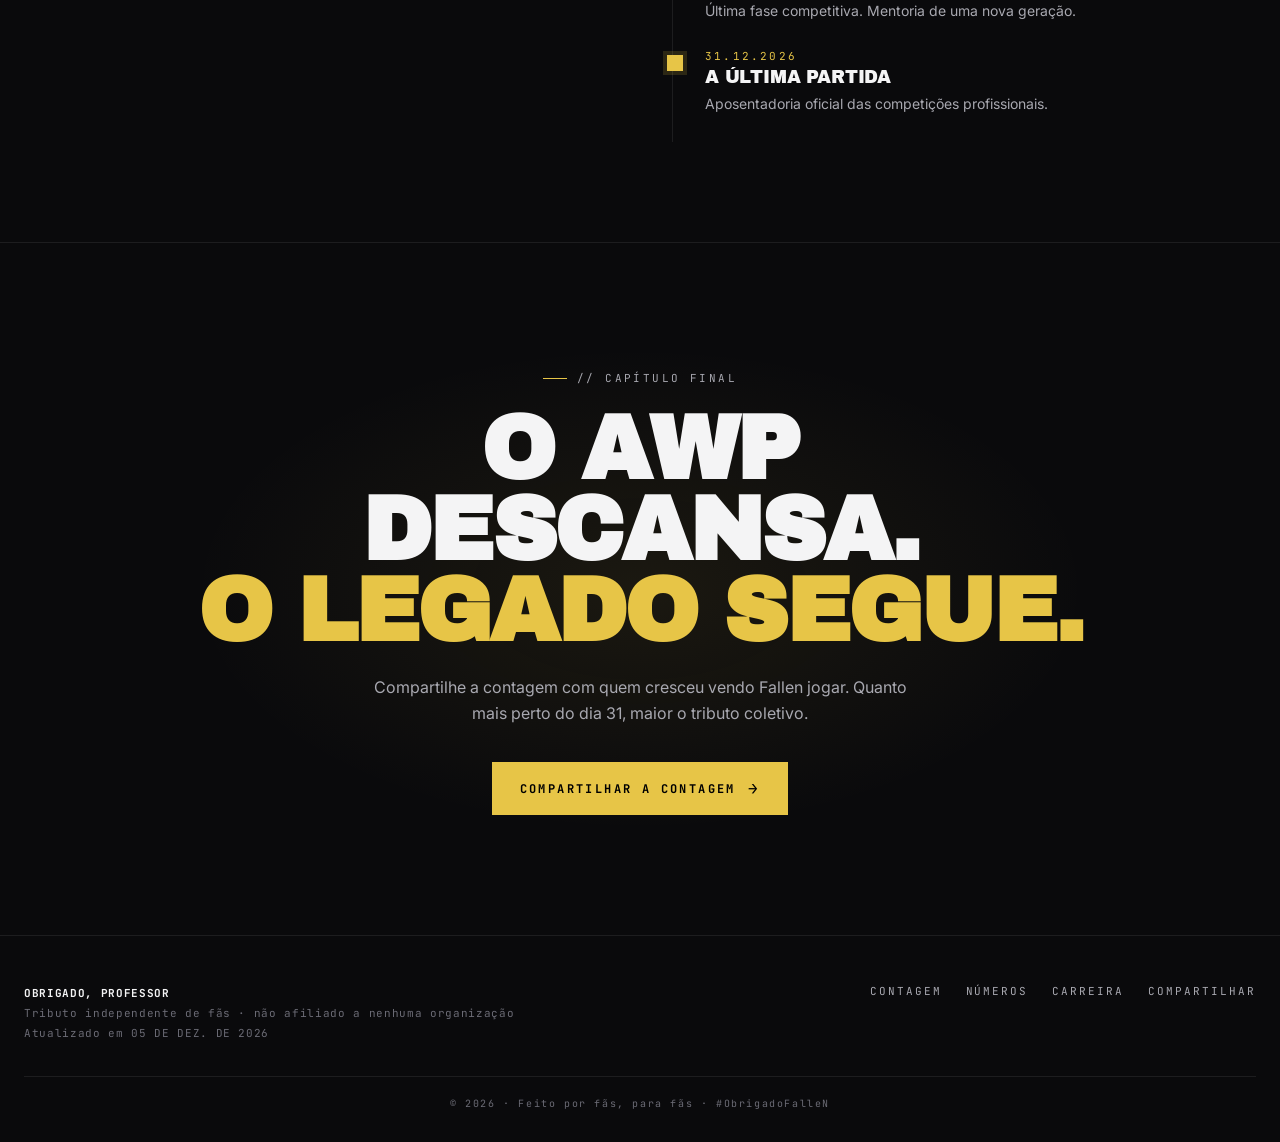
==== commit 3261d7ce: "Update hero section layout and replace placeholder with official image" ====
--- a/index.html
+++ b/index.html
@@ -157,7 +157,7 @@
   .hero-grid {
     position: relative;
     display: grid;
-    grid-template-columns: 1.1fr 1fr;
+    grid-template-columns: minmax(0, 1.1fr) minmax(360px, 1fr);
     gap: 48px;
     align-items: center;
   }
@@ -197,6 +197,9 @@
     line-height: 0.85;
     letter-spacing: -0.04em;
     text-transform: uppercase;
+  }
+  @media (min-width: 981px) {
+    .hero-title { font-size: clamp(56px, 7vw, 96px); }
   }
   .hero-title .stroke {
     -webkit-text-stroke: 2px var(--fg);
@@ -362,9 +365,13 @@
     place-items: center;
     position: relative;
   }
-  .portrait-figure svg {
+  .portrait-figure svg,
+  .portrait-figure img {
     width: 70%; height: auto;
     filter: drop-shadow(0 0 40px rgba(231,197,71,0.15));
+  }
+  .portrait-figure img {
+    object-fit: contain;
   }
   .portrait-figure .placeholder-text {
     position: absolute;
@@ -887,20 +894,7 @@
         </div>
 
         <div class="portrait-figure">
-          <!-- Geometric monogram placeholder — não é um retrato real -->
-          <svg viewBox="0 0 200 240" fill="none" xmlns="http://www.w3.org/2000/svg" aria-hidden="true">
-            <defs>
-              <linearGradient id="g1" x1="0" y1="0" x2="1" y2="1">
-                <stop offset="0%" stop-color="#e7c547" stop-opacity="0.9"/>
-                <stop offset="100%" stop-color="#e7c547" stop-opacity="0.2"/>
-              </linearGradient>
-            </defs>
-            <rect x="20" y="20" width="160" height="200" stroke="#e7c547" stroke-width="1" stroke-dasharray="4 4" opacity="0.4"/>
-            <circle cx="100" cy="80" r="32" stroke="url(#g1)" stroke-width="2"/>
-            <path d="M68 130 L100 110 L132 130 L132 200 L68 200 Z" stroke="url(#g1)" stroke-width="2"/>
-            <text x="100" y="170" text-anchor="middle" font-family="Archivo Black, sans-serif" font-size="44" fill="#e7c547" letter-spacing="-2">FLN</text>
-          </svg>
-          <div class="placeholder-text">[ inserir retrato oficial ]</div>
+          <img src="https://fallen.cdn.magazord.com.br/img/2025/09/produto/4749/mousepad-the-professor-grande-4.png" alt="The Professor — FalleN" loading="lazy">
         </div>
 
         <div class="portrait-foot">
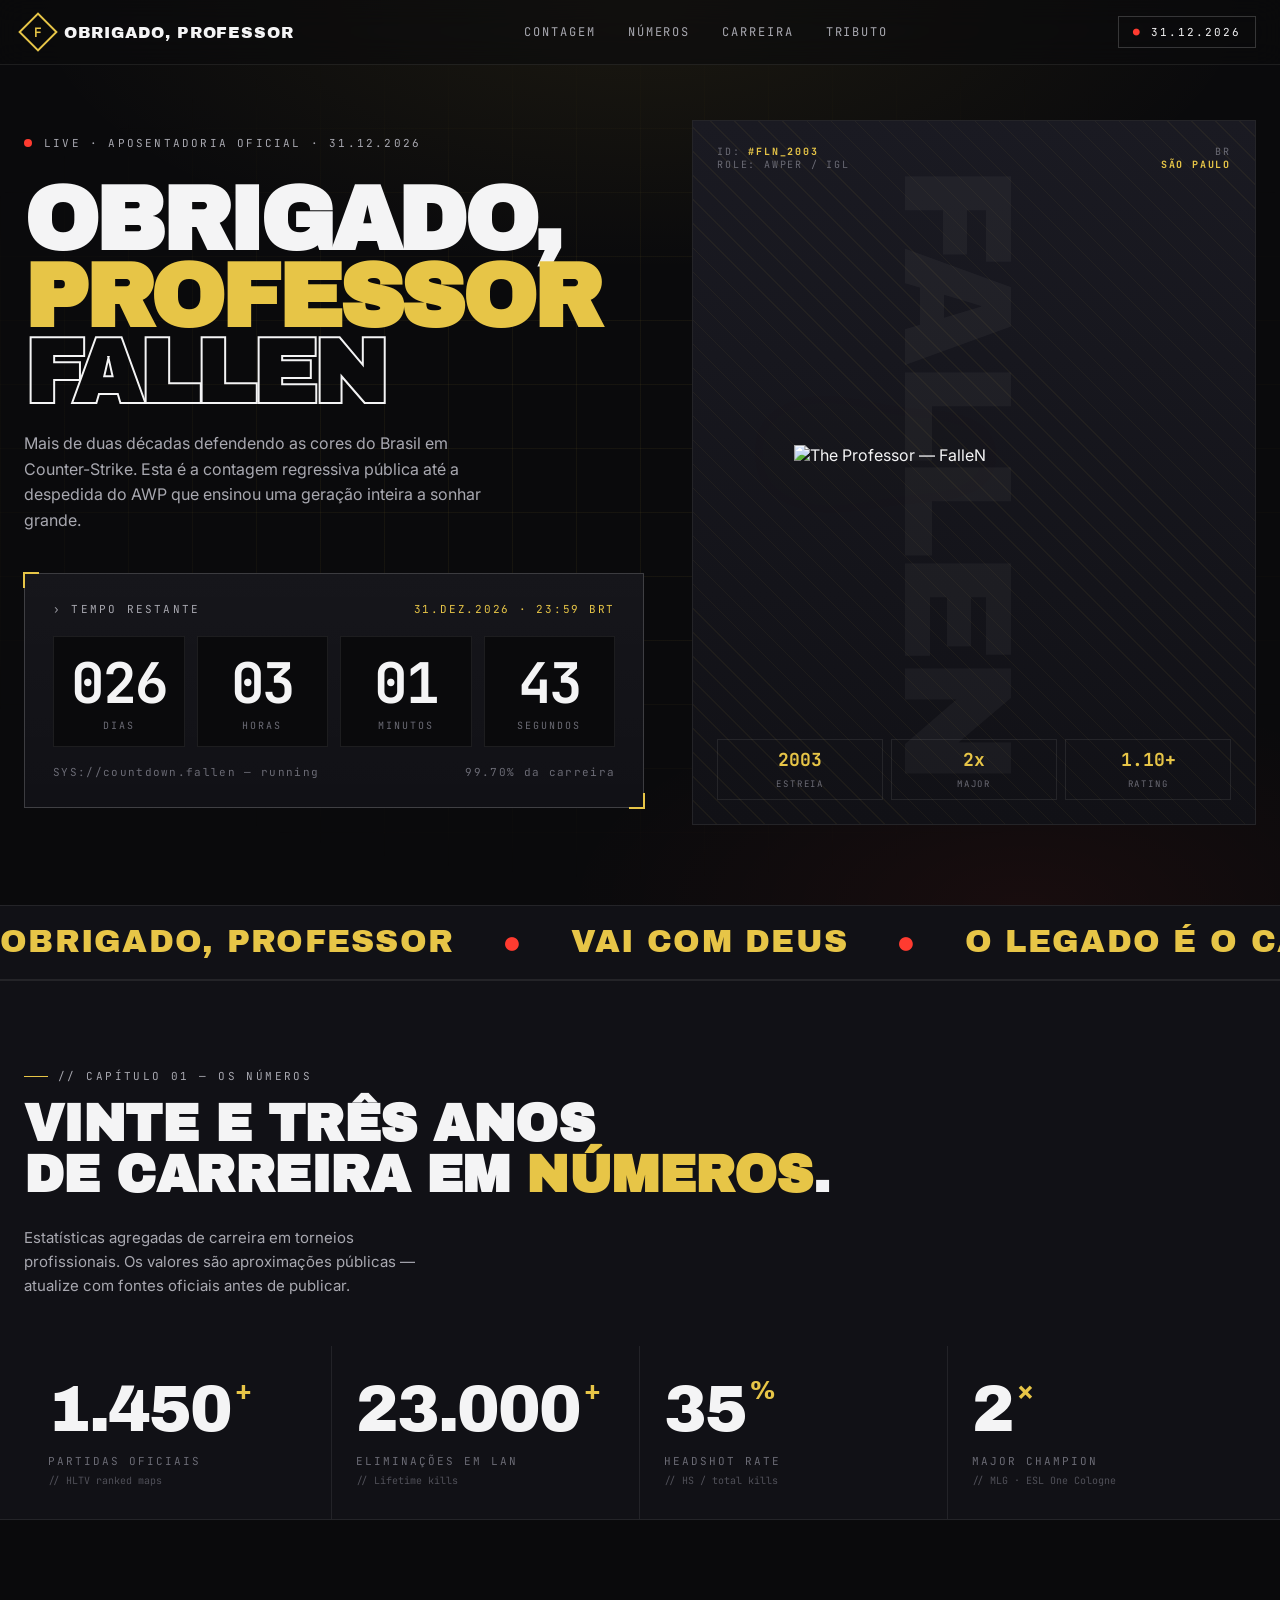
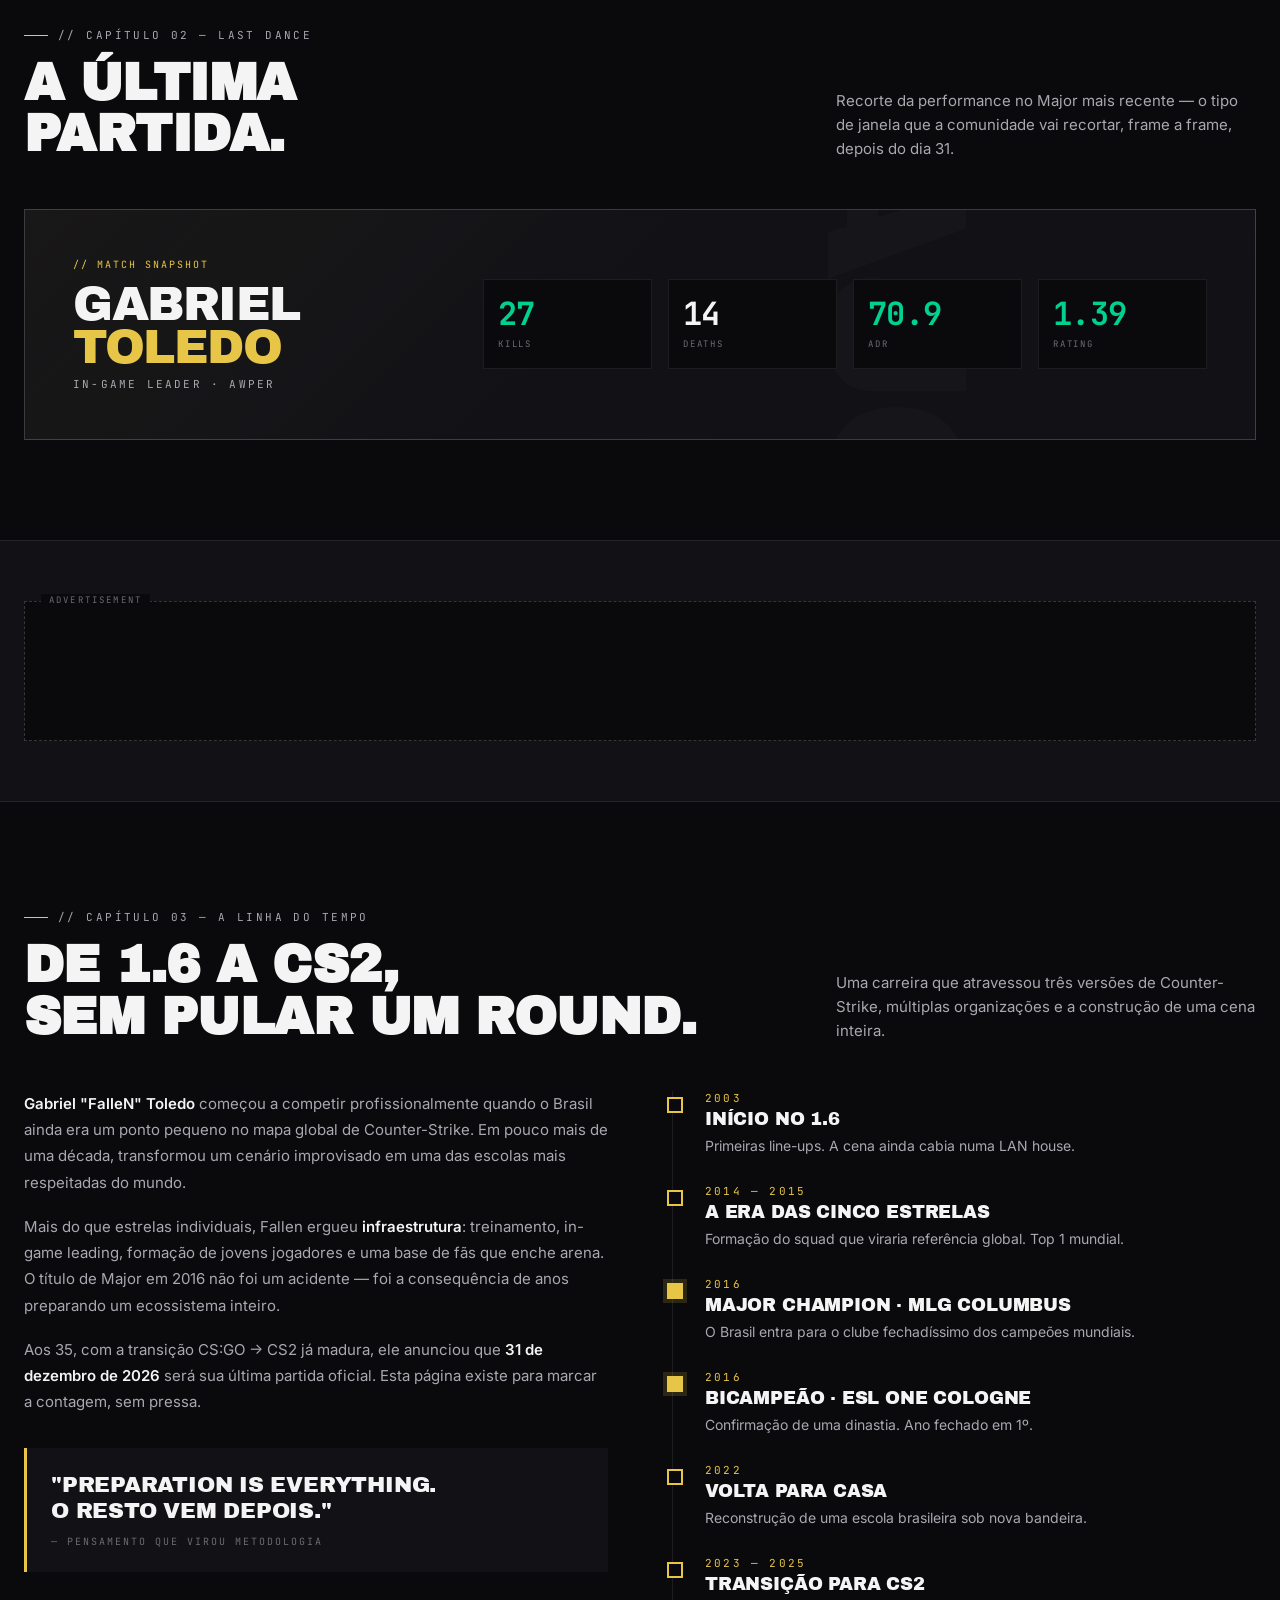
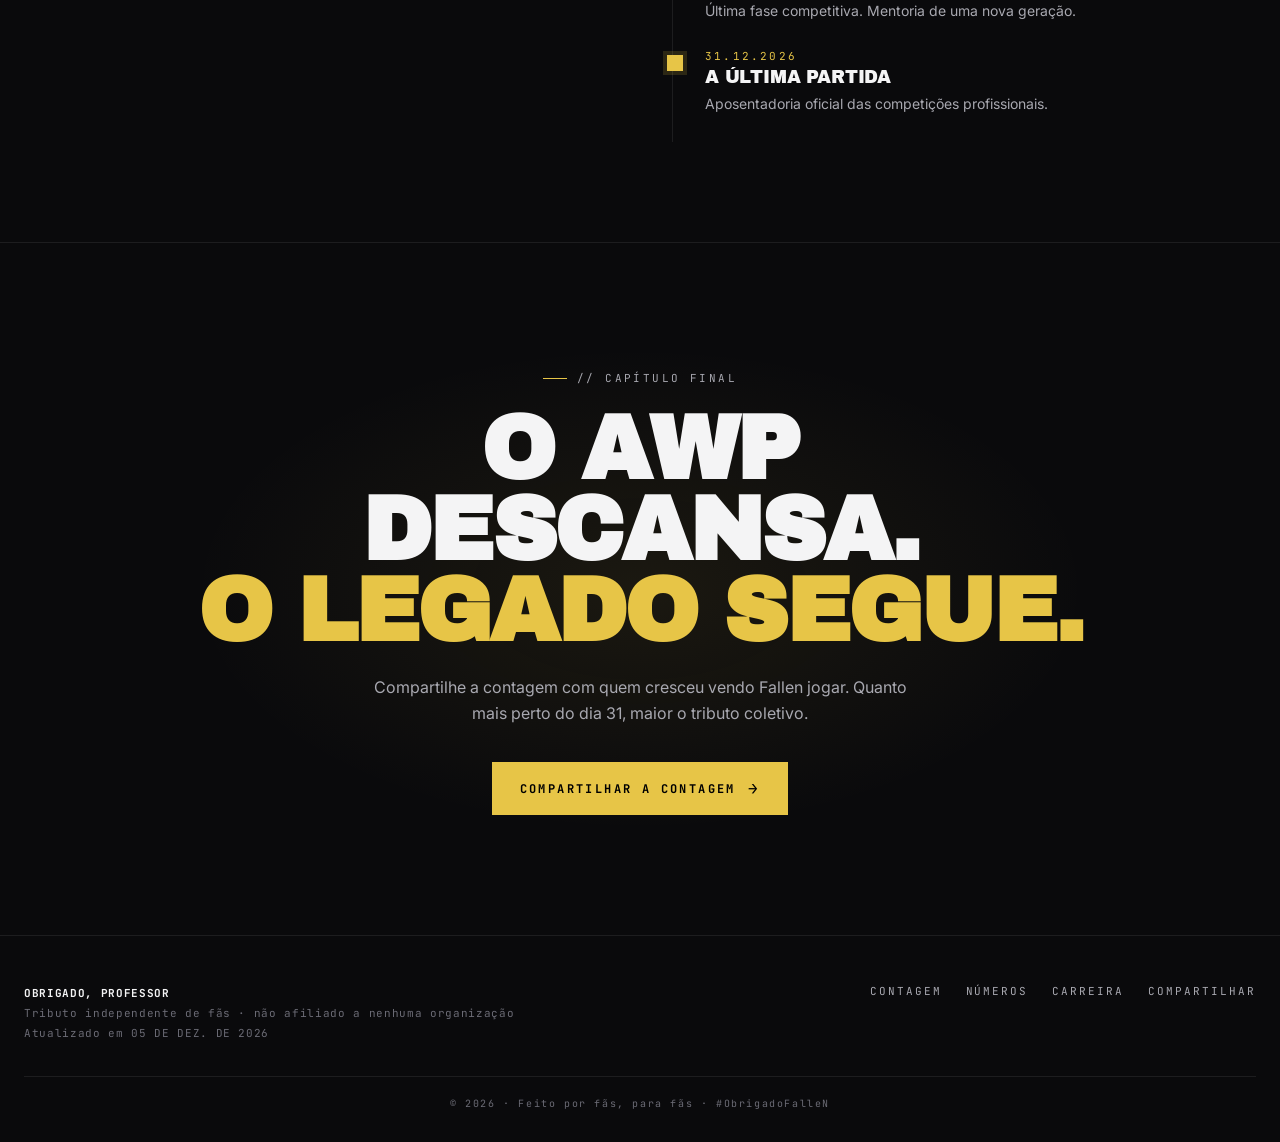
==== commit 8a605f52: "Add Open Graph and Twitter Card metadata for improved social sharing" ====
--- a/index.html
+++ b/index.html
@@ -5,6 +5,25 @@
 <meta name="viewport" content="width=device-width, initial-scale=1.0" />
 <title>Obrigado, Professor — Contagem Regressiva | 31.12.2026</title>
 <meta name="description" content="Tributo a Gabriel 'FalleN' Toledo. Contagem regressiva até a aposentadoria oficial — 31 de dezembro de 2026." />
+<meta name="theme-color" content="#0a0a0c" />
+<link rel="canonical" href="https://www.obrigadoprofessor.com/" />
+
+<!-- Open Graph / Facebook -->
+<meta property="og:type" content="website" />
+<meta property="og:locale" content="pt_BR" />
+<meta property="og:site_name" content="Obrigado, Professor" />
+<meta property="og:url" content="https://www.obrigadoprofessor.com/" />
+<meta property="og:title" content="Obrigado, Professor — Contagem Regressiva até 31.12.2026" />
+<meta property="og:description" content="Tributo a Gabriel 'FalleN' Toledo. Contagem regressiva pública até a aposentadoria oficial do AWP que ensinou uma geração inteira a sonhar grande." />
+<meta property="og:image" content="https://fallen.cdn.magazord.com.br/img/2025/09/produto/4749/mousepad-the-professor-grande-4.png" />
+<meta property="og:image:alt" content="The Professor — FalleN" />
+
+<!-- Twitter Card -->
+<meta name="twitter:card" content="summary_large_image" />
+<meta name="twitter:title" content="Obrigado, Professor — Contagem Regressiva até 31.12.2026" />
+<meta name="twitter:description" content="Tributo a Gabriel 'FalleN' Toledo. Contagem regressiva pública até a aposentadoria oficial do AWP que ensinou uma geração inteira a sonhar grande." />
+<meta name="twitter:image" content="https://fallen.cdn.magazord.com.br/img/2025/09/produto/4749/mousepad-the-professor-grande-4.png" />
+<meta name="twitter:image:alt" content="The Professor — FalleN" />
 
 <!-- Fonts -->
 <link rel="preconnect" href="https://fonts.googleapis.com">
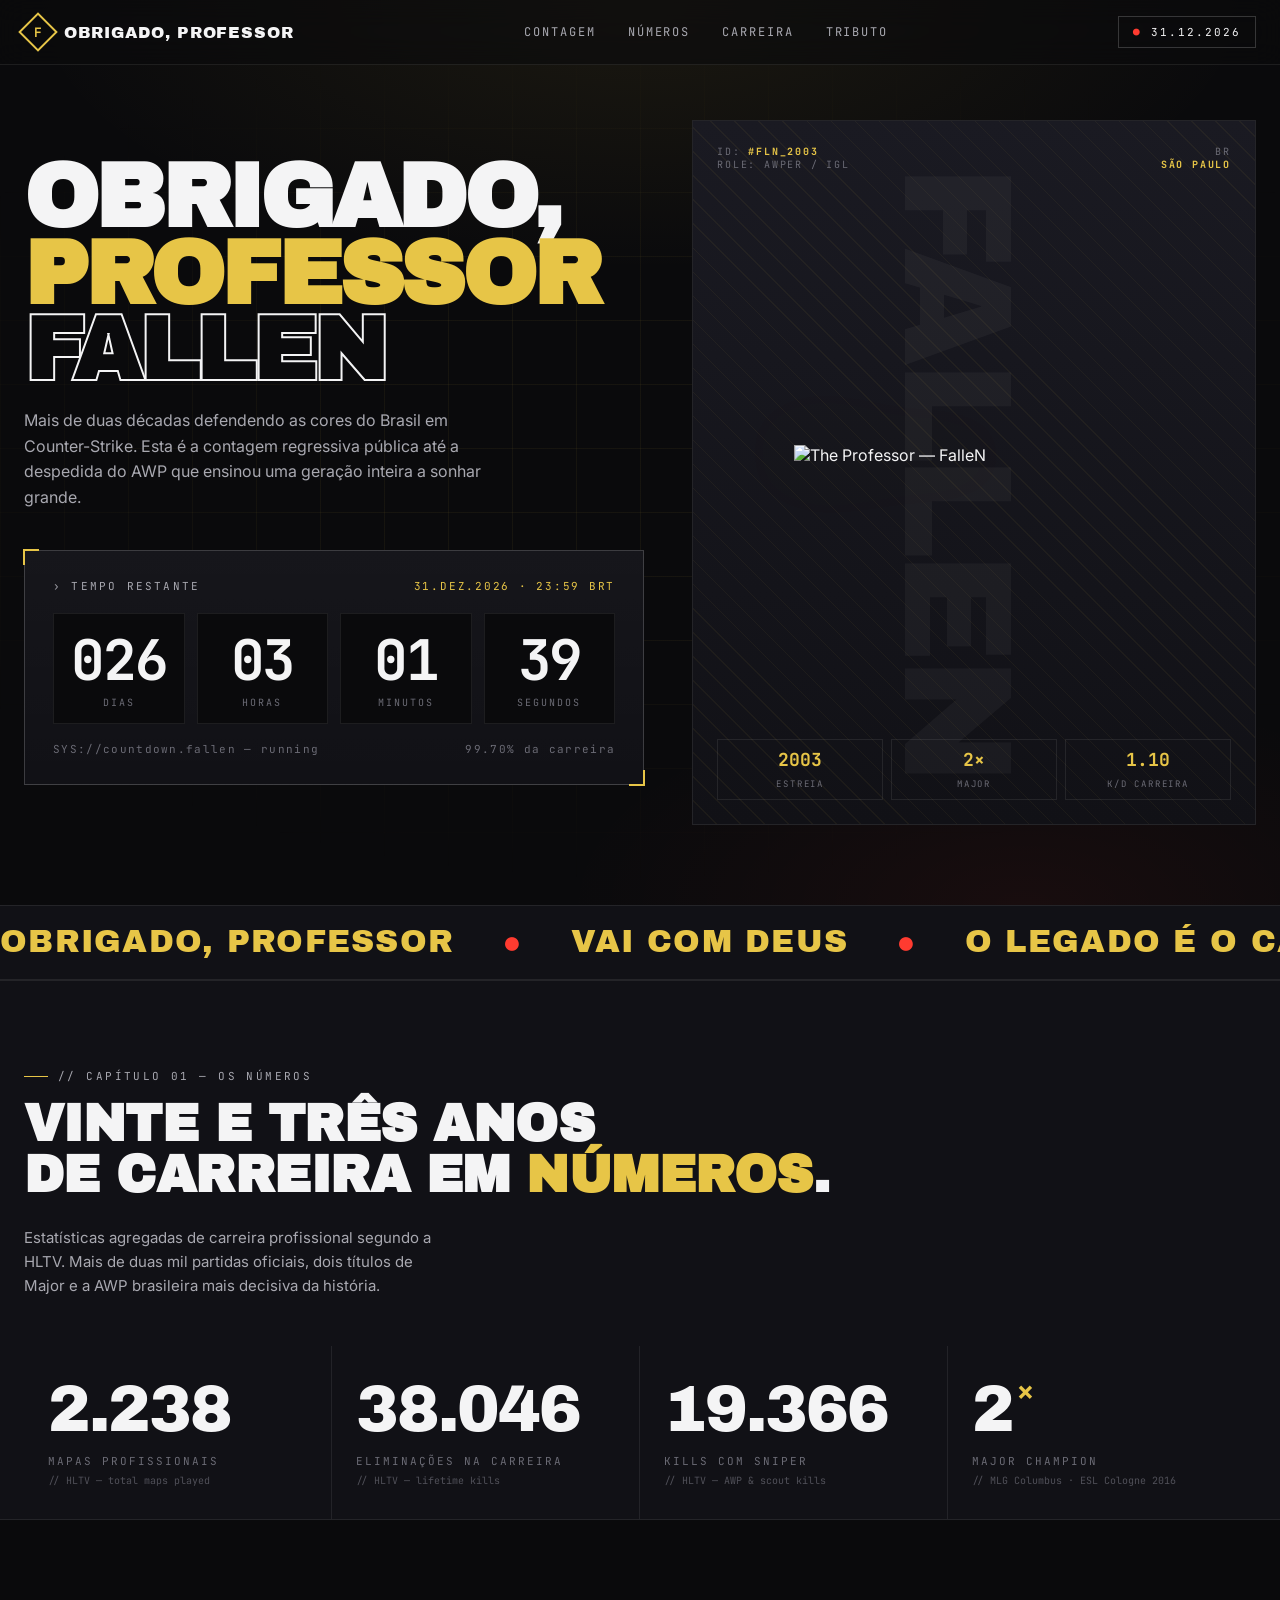
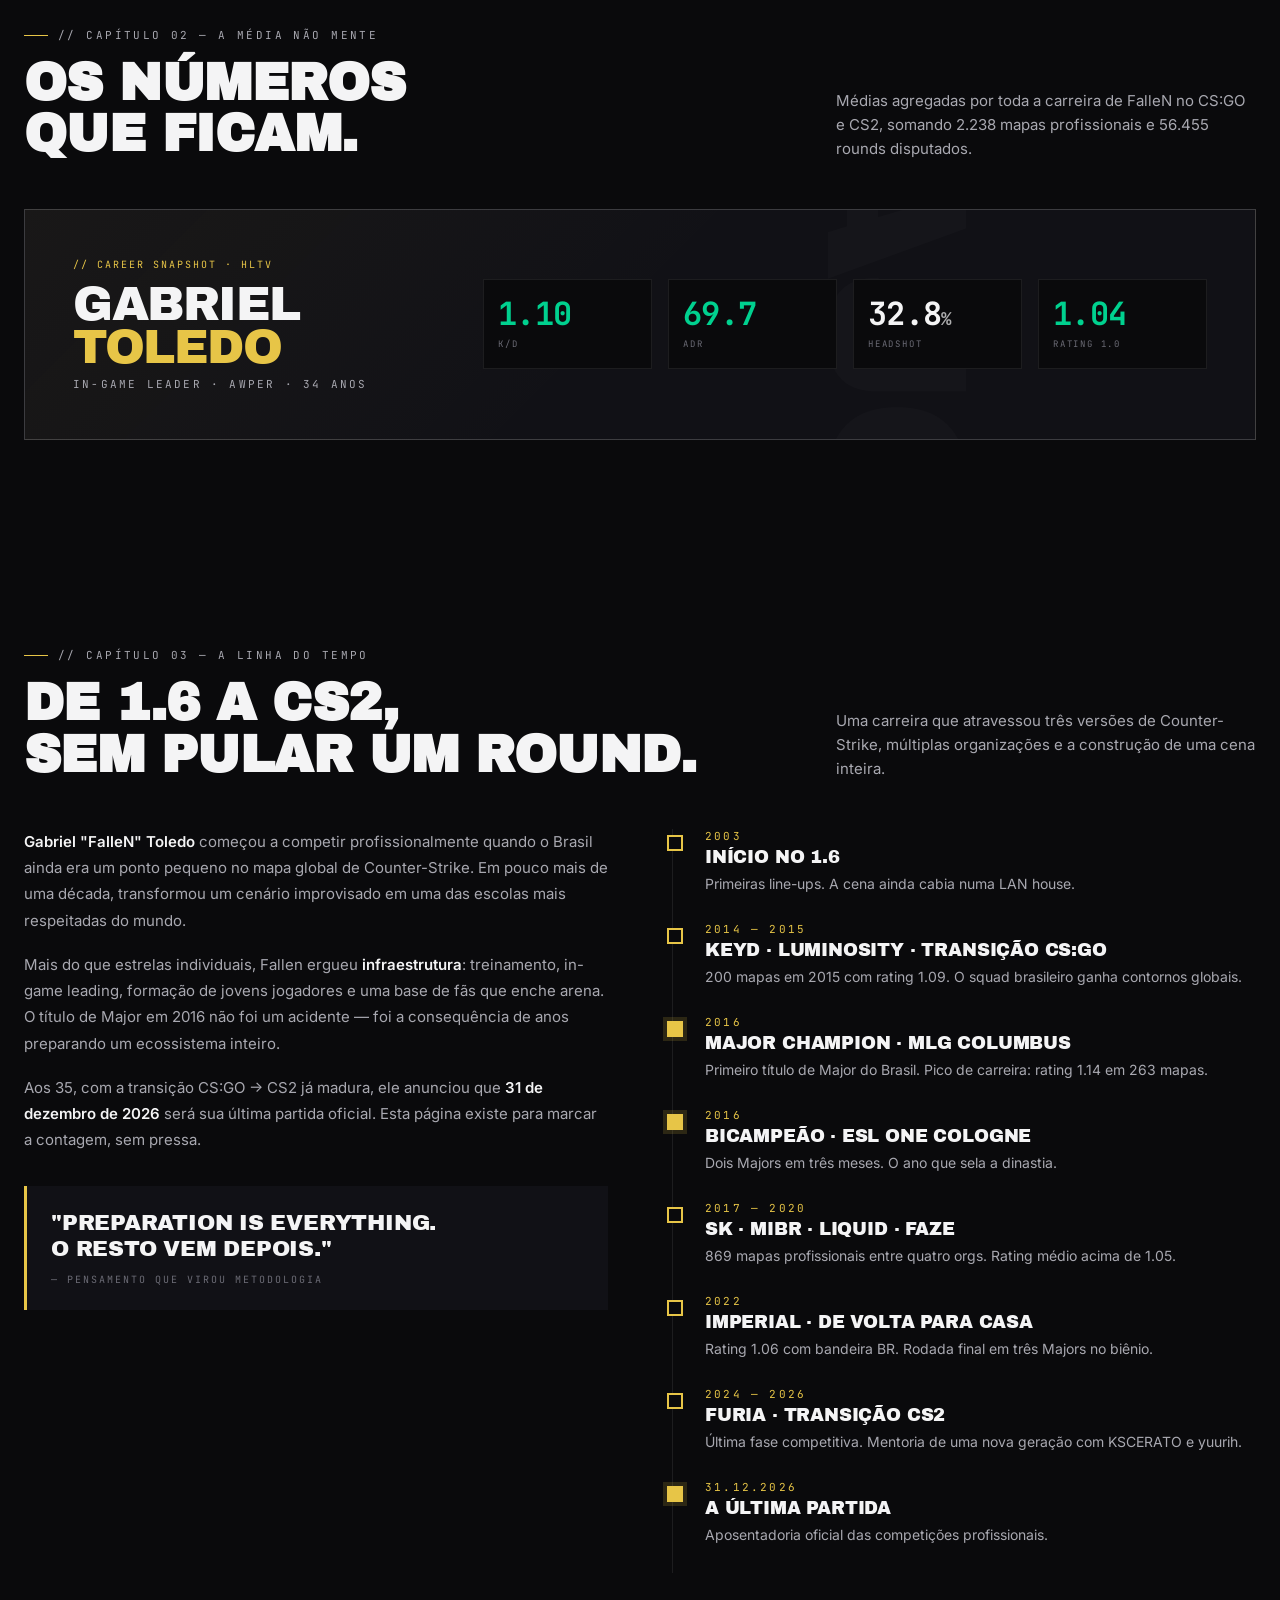
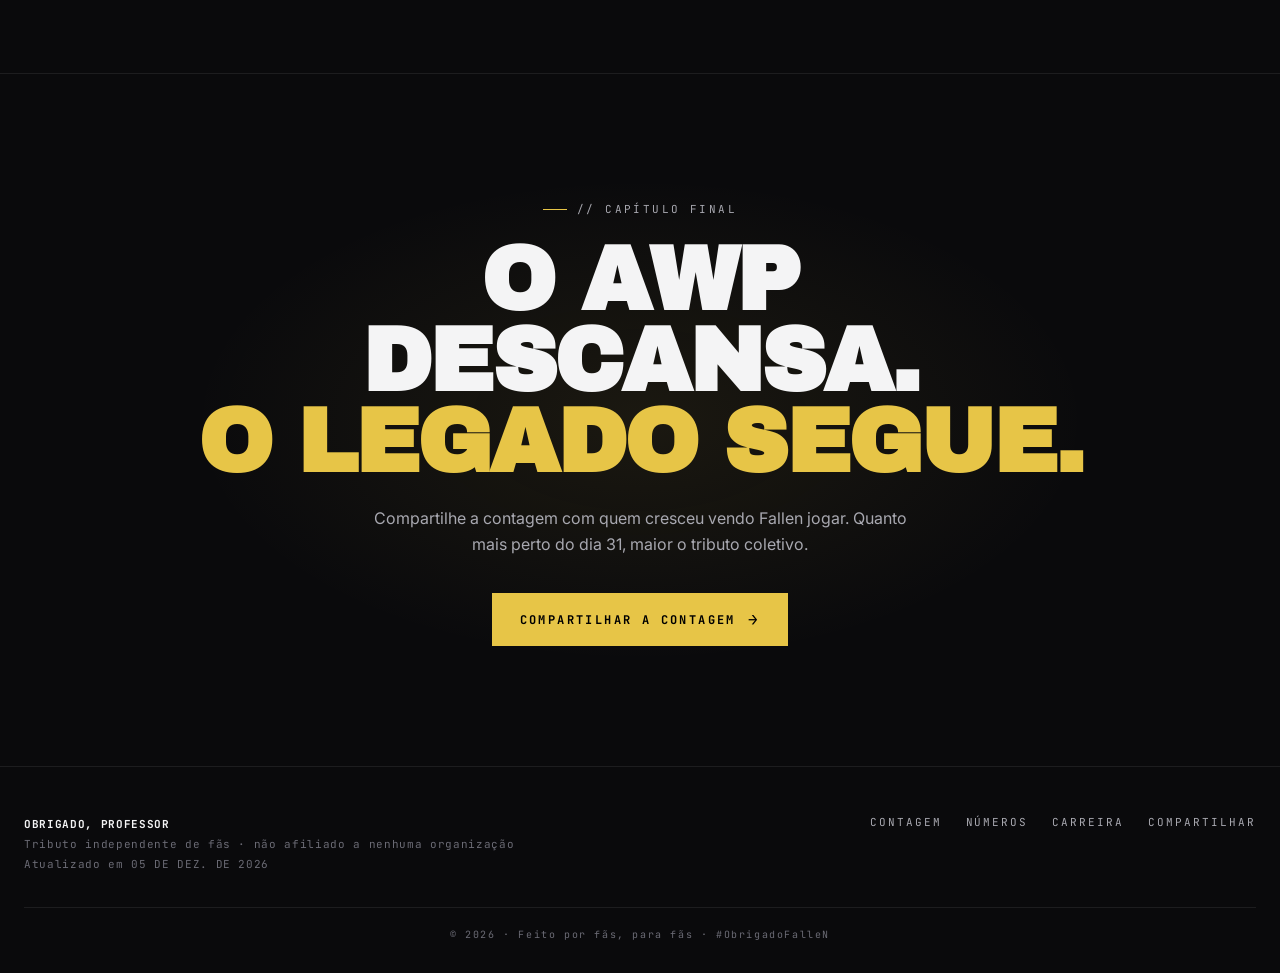
==== commit 4176e22d: "Remove Google AdSense integration and update career statistics for improved accuracy" ====
--- a/index.html
+++ b/index.html
@@ -29,14 +29,6 @@
 <link rel="preconnect" href="https://fonts.googleapis.com">
 <link rel="preconnect" href="https://fonts.gstatic.com" crossorigin>
 <link href="https://fonts.googleapis.com/css2?family=Bebas+Neue&family=JetBrains+Mono:wght@400;500;700&family=Inter:wght@400;500;600;700&family=Archivo+Black&display=swap" rel="stylesheet">
-
-<!--
-  GOOGLE ADSENSE — escolhido sobre o Meta Ads por dois motivos:
-  1) Tráfego esperado é majoritariamente orgânico (SEO + buscas tipo "quanto falta para o Fallen se aposentar")
-  2) Display ads contextual + AdSense é o caminho padrão para sites de conteúdo
-  Substitua data-ad-client e data-ad-slot pelos seus IDs reais ao publicar.
--->
-<script async src="https://pagead2.googlesyndication.com/pagead/js/adsbygoogle.js?client=ca-pub-XXXXXXXXXXXXXXXX" crossorigin="anonymous"></script>
 
 <style>
   /* ---------- TOKENS ---------- */
@@ -696,40 +688,6 @@
     text-transform: uppercase;
   }
   .major-stat.up .major-stat-v { color: var(--accent-3); }
-
-  /* ---------- AD SLOT ---------- */
-  .ad-section {
-    padding: 60px 0;
-    background: var(--bg-2);
-    border-top: 1px solid var(--line);
-    border-bottom: 1px solid var(--line);
-  }
-  .ad-slot {
-    border: 1px dashed var(--line-strong);
-    background: var(--bg);
-    min-height: 120px;
-    display: flex;
-    align-items: center;
-    justify-content: center;
-    position: relative;
-    padding: 24px;
-  }
-  .ad-slot::before {
-    content: "ADVERTISEMENT";
-    position: absolute;
-    top: -8px; left: 16px;
-    background: var(--bg);
-    padding: 0 8px;
-    font-family: 'JetBrains Mono', monospace;
-    font-size: 9px;
-    letter-spacing: 0.24em;
-    color: var(--fg-mute);
-  }
-  .ad-slot ins.adsbygoogle {
-    display: block;
-    width: 100%;
-    min-height: 90px;
-  }
 
   /* ---------- TRIBUTE / CTA ---------- */
   .tribute {
@@ -850,10 +808,10 @@
 <section class="hero" id="countdown">
   <div class="container hero-grid">
     <div>
-      <div class="hero-tag">
+      <!-- <div class="hero-tag">
         <div class="hero-tag-pulse"></div>
         <span>Live · Aposentadoria oficial · 31.12.2026</span>
-      </div>
+      </div> -->
 
       <h1 class="hero-title">
         Obrigado,<br>
@@ -918,8 +876,8 @@
 
         <div class="portrait-foot">
           <div><b>2003</b><span>Estreia</span></div>
-          <div><b>2x</b><span>Major</span></div>
-          <div><b>1.10+</b><span>Rating</span></div>
+          <div><b>2×</b><span>Major</span></div>
+          <div><b>1.10</b><span>K/D Carreira</span></div>
         </div>
       </div>
     </div>
@@ -954,32 +912,32 @@
         <h2 class="h2" style="margin-top: 16px;">Vinte e três anos<br>de carreira em <em style="color: var(--accent); font-style: normal;">números</em>.</h2>
       </div>
       <p>
-        Estatísticas agregadas de carreira em torneios profissionais.
-        Os valores são aproximações públicas — atualize com fontes oficiais
-        antes de publicar.
+        Estatísticas agregadas de carreira profissional segundo a HLTV.
+        Mais de duas mil partidas oficiais, dois títulos de Major e
+        a AWP brasileira mais decisiva da história.
       </p>
     </div>
 
     <div class="stats-grid">
       <div class="stat">
-        <div class="stat-num">1.450<span class="unit">+</span></div>
-        <div class="stat-label">Partidas oficiais</div>
-        <div class="stat-source">// HLTV ranked maps</div>
+        <div class="stat-num">2.238</div>
+        <div class="stat-label">Mapas profissionais</div>
+        <div class="stat-source">// HLTV — total maps played</div>
       </div>
       <div class="stat">
-        <div class="stat-num">23.000<span class="unit">+</span></div>
-        <div class="stat-label">Eliminações em LAN</div>
-        <div class="stat-source">// Lifetime kills</div>
+        <div class="stat-num">38.046</div>
+        <div class="stat-label">Eliminações na carreira</div>
+        <div class="stat-source">// HLTV — lifetime kills</div>
       </div>
       <div class="stat">
-        <div class="stat-num">35<span class="unit">%</span></div>
-        <div class="stat-label">Headshot rate</div>
-        <div class="stat-source">// HS / total kills</div>
+        <div class="stat-num">19.366</div>
+        <div class="stat-label">Kills com sniper</div>
+        <div class="stat-source">// HLTV — AWP & scout kills</div>
       </div>
       <div class="stat">
         <div class="stat-num">2<span class="unit">×</span></div>
         <div class="stat-label">Major Champion</div>
-        <div class="stat-source">// MLG · ESL One Cologne</div>
+        <div class="stat-source">// MLG Columbus · ESL Cologne 2016</div>
       </div>
     </div>
   </div>
@@ -990,61 +948,41 @@
   <div class="container">
     <div class="section-head">
       <div>
-        <span class="eyebrow">// Capítulo 02 — Last dance</span>
-        <h2 class="h2" style="margin-top: 16px;">A última<br>partida.</h2>
+        <span class="eyebrow">// Capítulo 02 — A média não mente</span>
+        <h2 class="h2" style="margin-top: 16px;">Os números<br>que ficam.</h2>
       </div>
       <p>
-        Recorte da performance no Major mais recente — o tipo de janela
-        que a comunidade vai recortar, frame a frame, depois do dia 31.
+        Médias agregadas por toda a carreira de FalleN no CS:GO e CS2,
+        somando 2.238 mapas profissionais e 56.455 rounds disputados.
       </p>
     </div>
 
     <div class="major">
       <div class="major-grid">
         <div>
-          <div class="major-id">// Match snapshot</div>
+          <div class="major-id">// Career snapshot · HLTV</div>
           <div class="major-name">Gabriel<br><span>Toledo</span></div>
-          <div class="major-role">In-game leader · AWPer</div>
+          <div class="major-role">In-game leader · AWPer · 34 anos</div>
         </div>
         <div class="major-stats">
           <div class="major-stat up">
-            <div class="major-stat-v">27</div>
-            <div class="major-stat-l">Kills</div>
+            <div class="major-stat-v">1.10</div>
+            <div class="major-stat-l">K/D</div>
+          </div>
+          <div class="major-stat up">
+            <div class="major-stat-v">69.7</div>
+            <div class="major-stat-l">ADR</div>
           </div>
           <div class="major-stat">
-            <div class="major-stat-v">14</div>
-            <div class="major-stat-l">Deaths</div>
+            <div class="major-stat-v">32.8<span style="font-size:0.55em;opacity:0.7">%</span></div>
+            <div class="major-stat-l">Headshot</div>
           </div>
           <div class="major-stat up">
-            <div class="major-stat-v">70.9</div>
-            <div class="major-stat-l">ADR</div>
+            <div class="major-stat-v">1.04</div>
+            <div class="major-stat-l">Rating 1.0</div>
           </div>
-          <div class="major-stat up">
-            <div class="major-stat-v">1.39</div>
-            <div class="major-stat-l">Rating</div>
-          </div>
-        </div>
-      </div>
-    </div>
-  </div>
-</section>
-
-<!-- ============ AD SLOT ============ -->
-<section class="ad-section" aria-label="Advertisement">
-  <div class="container">
-    <div class="ad-slot">
-      <!-- Google AdSense — substitua client/slot pelos seus reais -->
-      <ins class="adsbygoogle"
-           style="display:block"
-           data-ad-client="ca-pub-XXXXXXXXXXXXXXXX"
-           data-ad-slot="XXXXXXXXXX"
-           data-ad-format="auto"
-           data-full-width-responsive="true"></ins>
-      <noscript>
-        <div style="font-family: 'JetBrains Mono', monospace; font-size: 11px; color: var(--fg-mute); letter-spacing: 0.16em;">
-          [ banner 970×120 — google adsense ]
-        </div>
-      </noscript>
+        </div>
+      </div>
     </div>
   </div>
 </section>
@@ -1097,28 +1035,33 @@
         </div>
         <div class="timeline-item">
           <div class="timeline-year">2014 — 2015</div>
-          <div class="timeline-title">A era das cinco estrelas</div>
-          <div class="timeline-desc">Formação do squad que viraria referência global. Top 1 mundial.</div>
+          <div class="timeline-title">Keyd · Luminosity · transição CS:GO</div>
+          <div class="timeline-desc">200 mapas em 2015 com rating 1.09. O squad brasileiro ganha contornos globais.</div>
         </div>
         <div class="timeline-item highlight">
           <div class="timeline-year">2016</div>
           <div class="timeline-title">Major Champion · MLG Columbus</div>
-          <div class="timeline-desc">O Brasil entra para o clube fechadíssimo dos campeões mundiais.</div>
+          <div class="timeline-desc">Primeiro título de Major do Brasil. Pico de carreira: rating 1.14 em 263 mapas.</div>
         </div>
         <div class="timeline-item highlight">
           <div class="timeline-year">2016</div>
           <div class="timeline-title">Bicampeão · ESL One Cologne</div>
-          <div class="timeline-desc">Confirmação de uma dinastia. Ano fechado em 1º.</div>
+          <div class="timeline-desc">Dois Majors em três meses. O ano que sela a dinastia.</div>
+        </div>
+        <div class="timeline-item">
+          <div class="timeline-year">2017 — 2020</div>
+          <div class="timeline-title">SK · MIBR · Liquid · Faze</div>
+          <div class="timeline-desc">869 mapas profissionais entre quatro orgs. Rating médio acima de 1.05.</div>
         </div>
         <div class="timeline-item">
           <div class="timeline-year">2022</div>
-          <div class="timeline-title">Volta para casa</div>
-          <div class="timeline-desc">Reconstrução de uma escola brasileira sob nova bandeira.</div>
+          <div class="timeline-title">Imperial · de volta para casa</div>
+          <div class="timeline-desc">Rating 1.06 com bandeira BR. Rodada final em três Majors no biênio.</div>
         </div>
         <div class="timeline-item">
-          <div class="timeline-year">2023 — 2025</div>
-          <div class="timeline-title">Transição para CS2</div>
-          <div class="timeline-desc">Última fase competitiva. Mentoria de uma nova geração.</div>
+          <div class="timeline-year">2024 — 2026</div>
+          <div class="timeline-title">FURIA · transição CS2</div>
+          <div class="timeline-desc">Última fase competitiva. Mentoria de uma nova geração com KSCERATO e yuurih.</div>
         </div>
         <div class="timeline-item highlight">
           <div class="timeline-year">31.12.2026</div>
@@ -1243,11 +1186,6 @@
       } catch (_) {}
     }
   });
-
-  // ---- AdSense init (no-op em dev sem IDs reais) ----
-  try {
-    (window.adsbygoogle = window.adsbygoogle || []).push({});
-  } catch (e) { /* ok in preview */ }
 </script>
 
 </body>
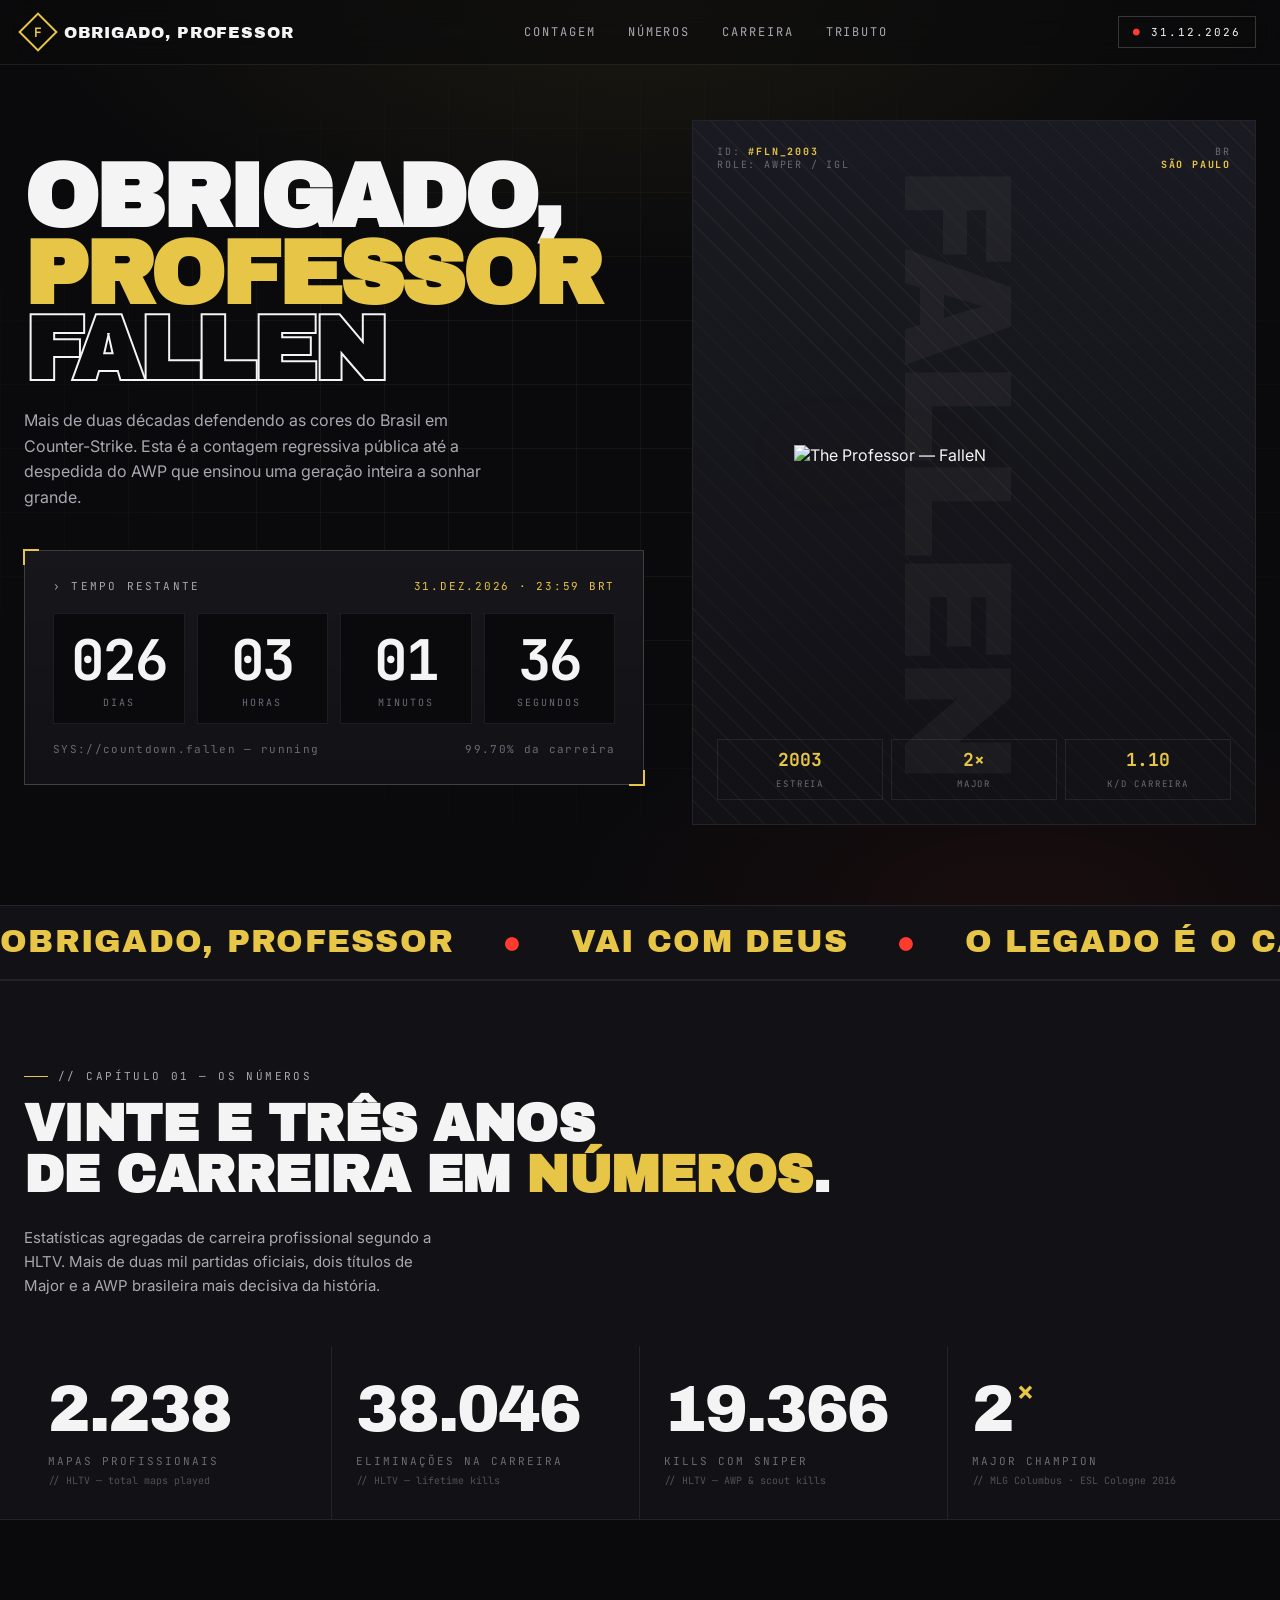
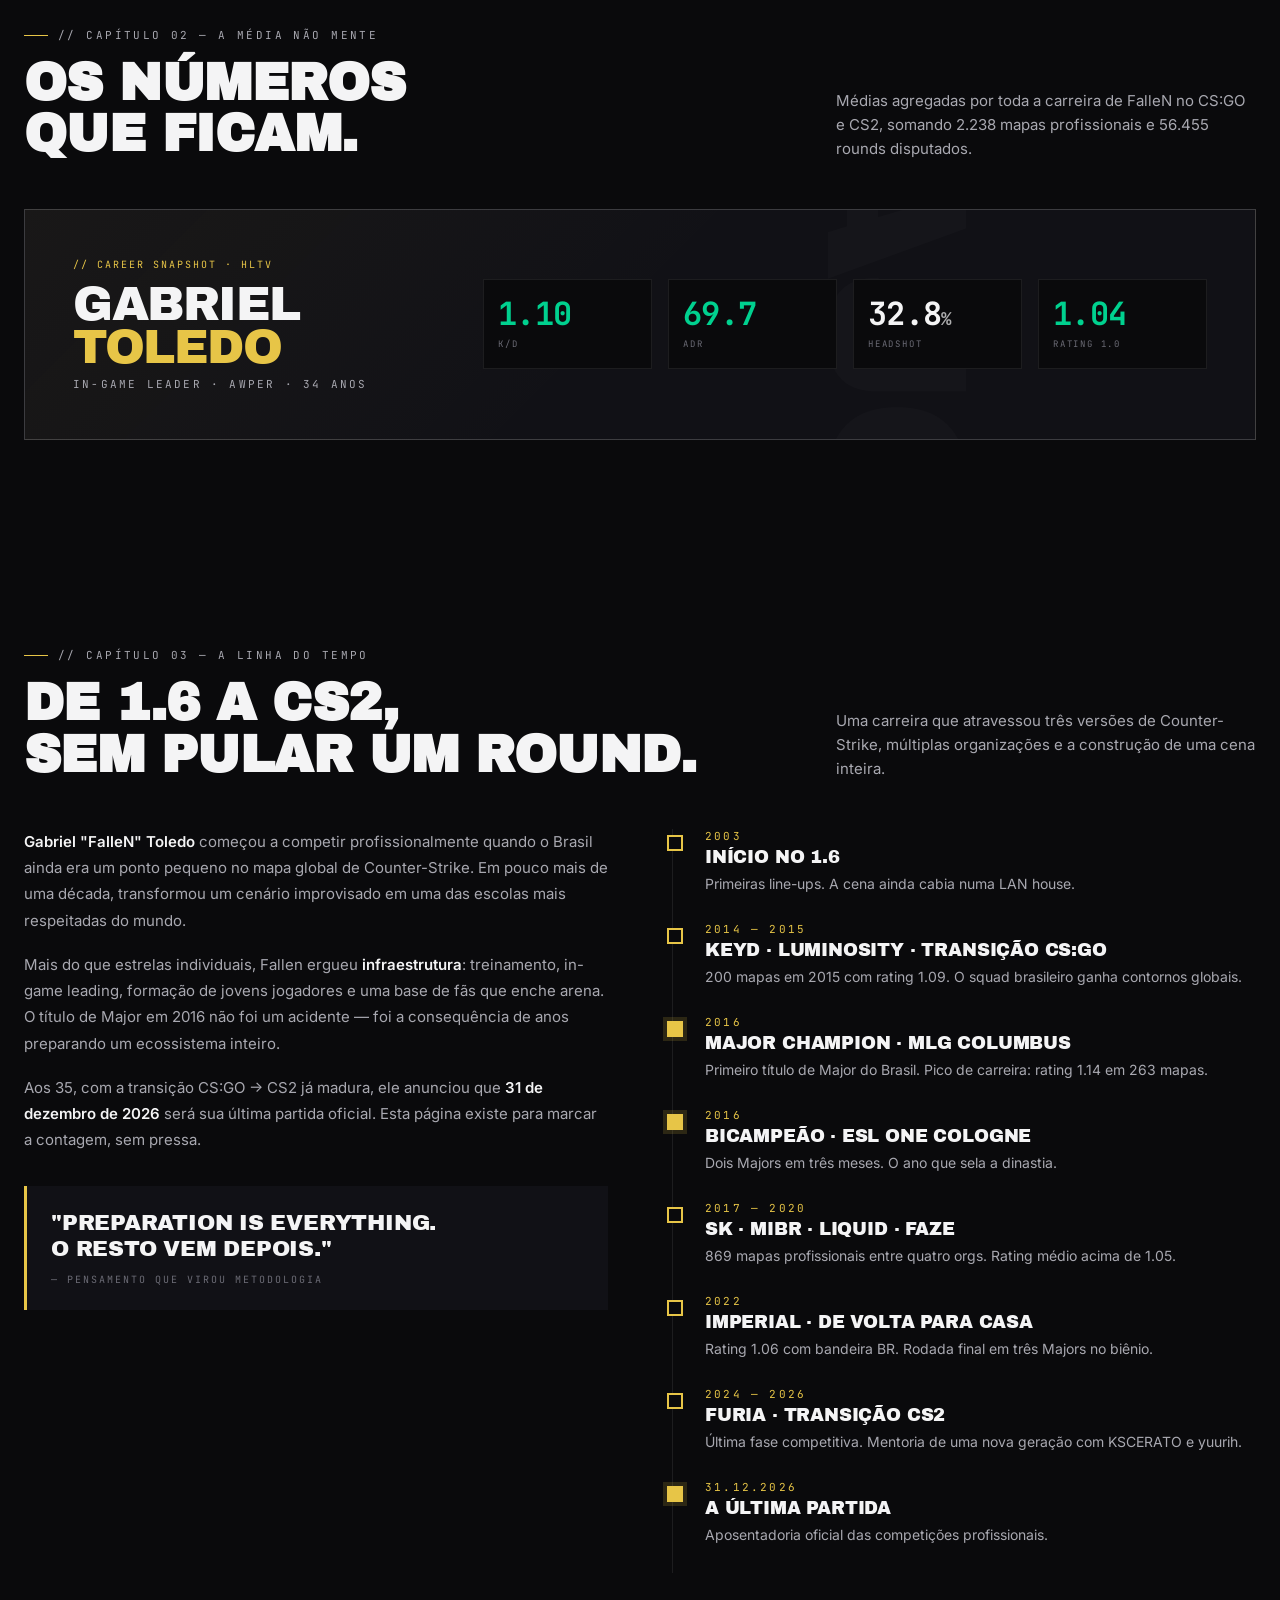
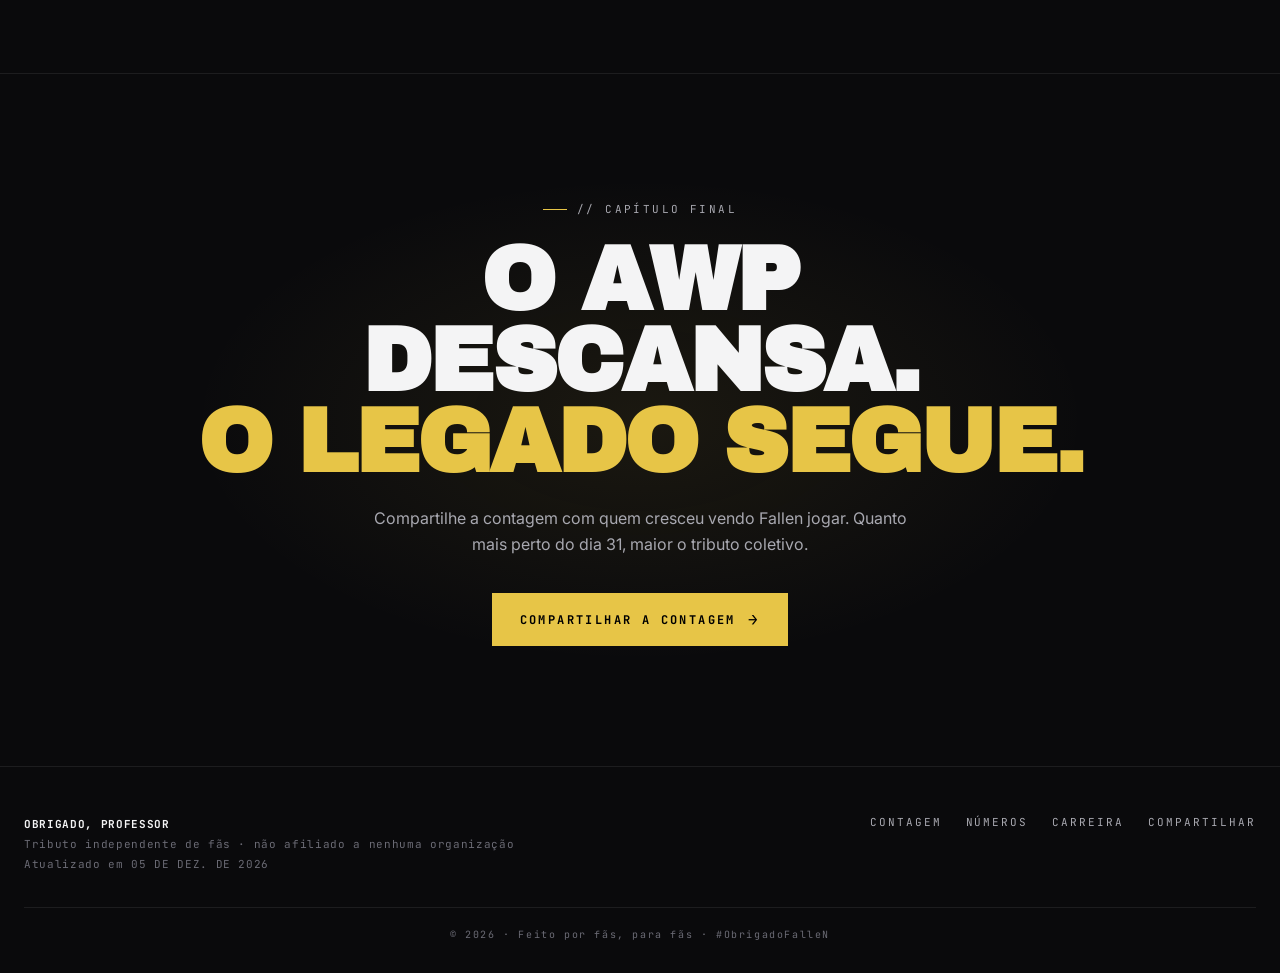
==== commit 67af6794: "Update Open Graph and Twitter Card metadata with new image and description" ====
--- a/index.html
+++ b/index.html
@@ -15,14 +15,18 @@
 <meta property="og:url" content="https://www.obrigadoprofessor.com/" />
 <meta property="og:title" content="Obrigado, Professor — Contagem Regressiva até 31.12.2026" />
 <meta property="og:description" content="Tributo a Gabriel 'FalleN' Toledo. Contagem regressiva pública até a aposentadoria oficial do AWP que ensinou uma geração inteira a sonhar grande." />
-<meta property="og:image" content="https://fallen.cdn.magazord.com.br/img/2025/09/produto/4749/mousepad-the-professor-grande-4.png" />
+<meta property="og:image" content="https://raw.githubusercontent.com/paeeglee/fallen-countdown/main/og-image.jpg" />
+<meta property="og:image:secure_url" content="https://raw.githubusercontent.com/paeeglee/fallen-countdown/main/og-image.jpg" />
+<meta property="og:image:type" content="image/jpeg" />
+<meta property="og:image:width" content="1200" />
+<meta property="og:image:height" content="1200" />
 <meta property="og:image:alt" content="The Professor — FalleN" />
 
 <!-- Twitter Card -->
 <meta name="twitter:card" content="summary_large_image" />
 <meta name="twitter:title" content="Obrigado, Professor — Contagem Regressiva até 31.12.2026" />
 <meta name="twitter:description" content="Tributo a Gabriel 'FalleN' Toledo. Contagem regressiva pública até a aposentadoria oficial do AWP que ensinou uma geração inteira a sonhar grande." />
-<meta name="twitter:image" content="https://fallen.cdn.magazord.com.br/img/2025/09/produto/4749/mousepad-the-professor-grande-4.png" />
+<meta name="twitter:image" content="https://raw.githubusercontent.com/paeeglee/fallen-countdown/main/og-image.jpg" />
 <meta name="twitter:image:alt" content="The Professor — FalleN" />
 
 <!-- Fonts -->
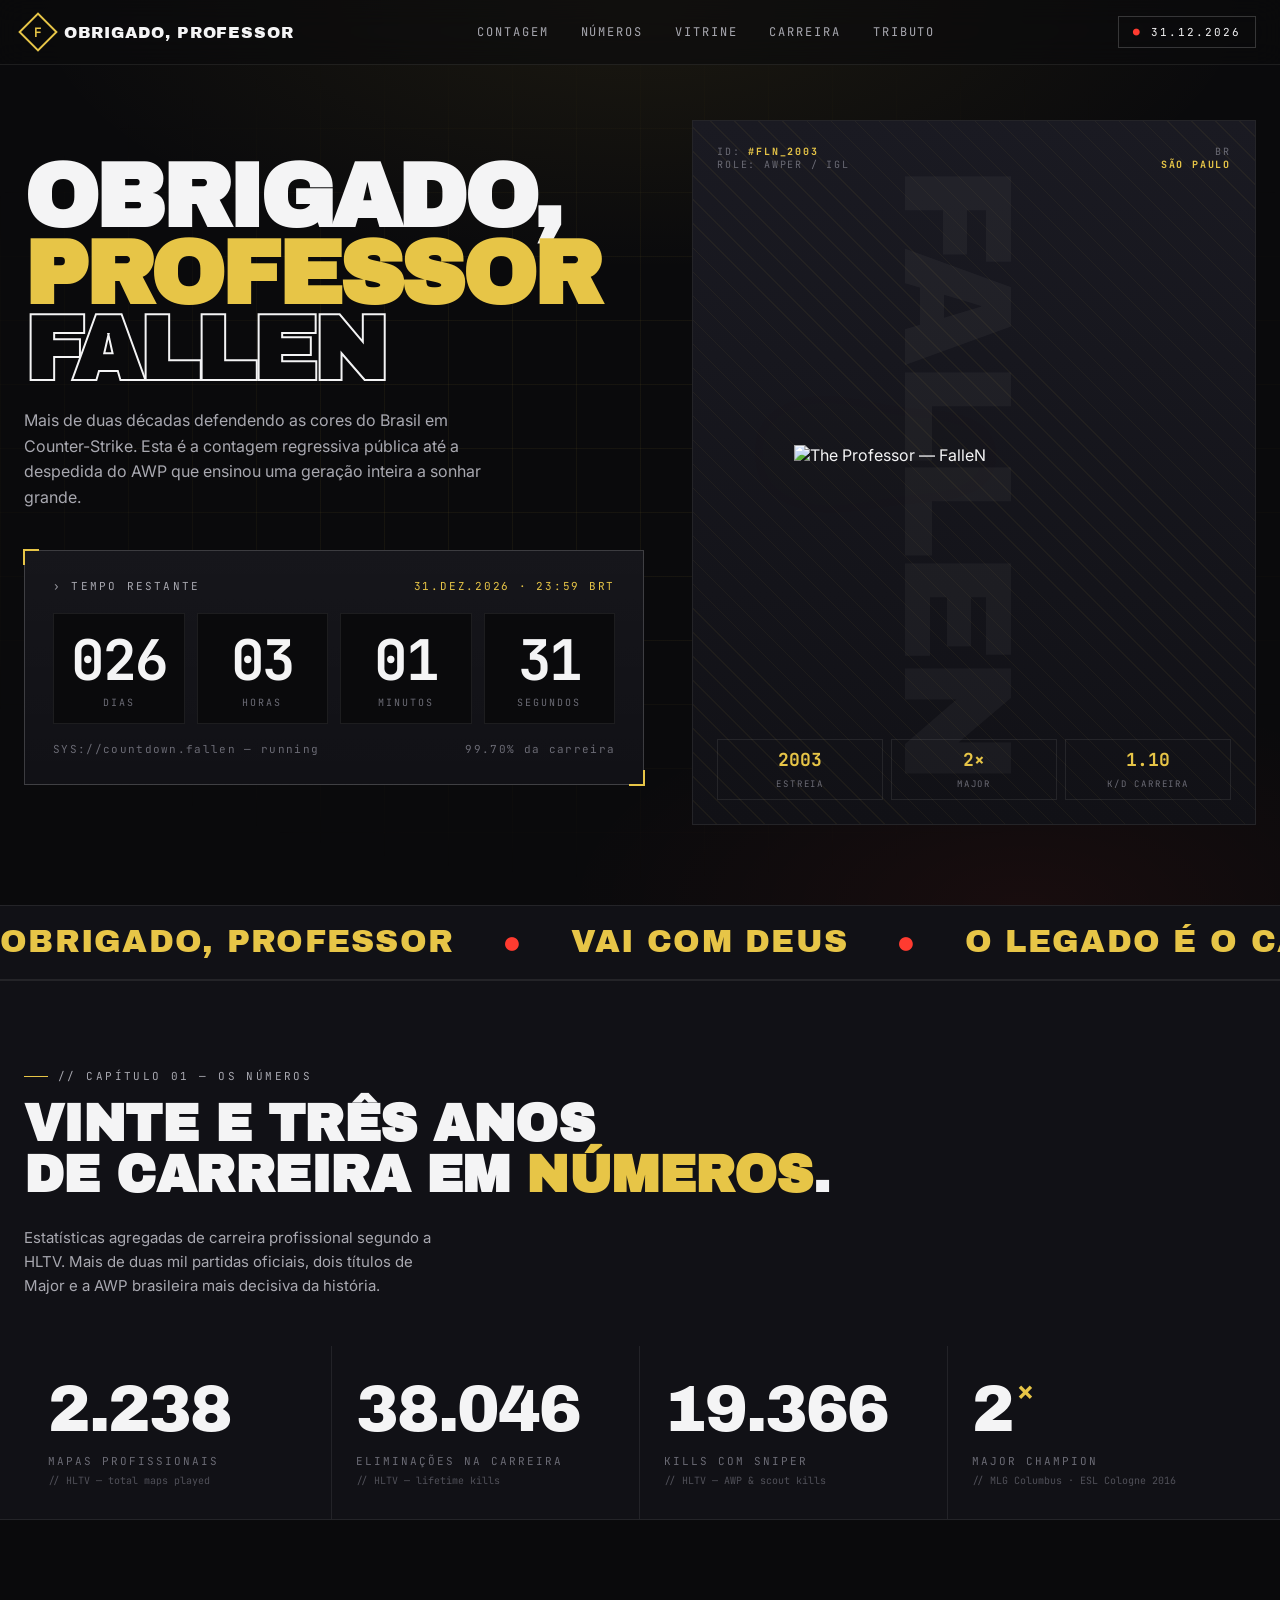
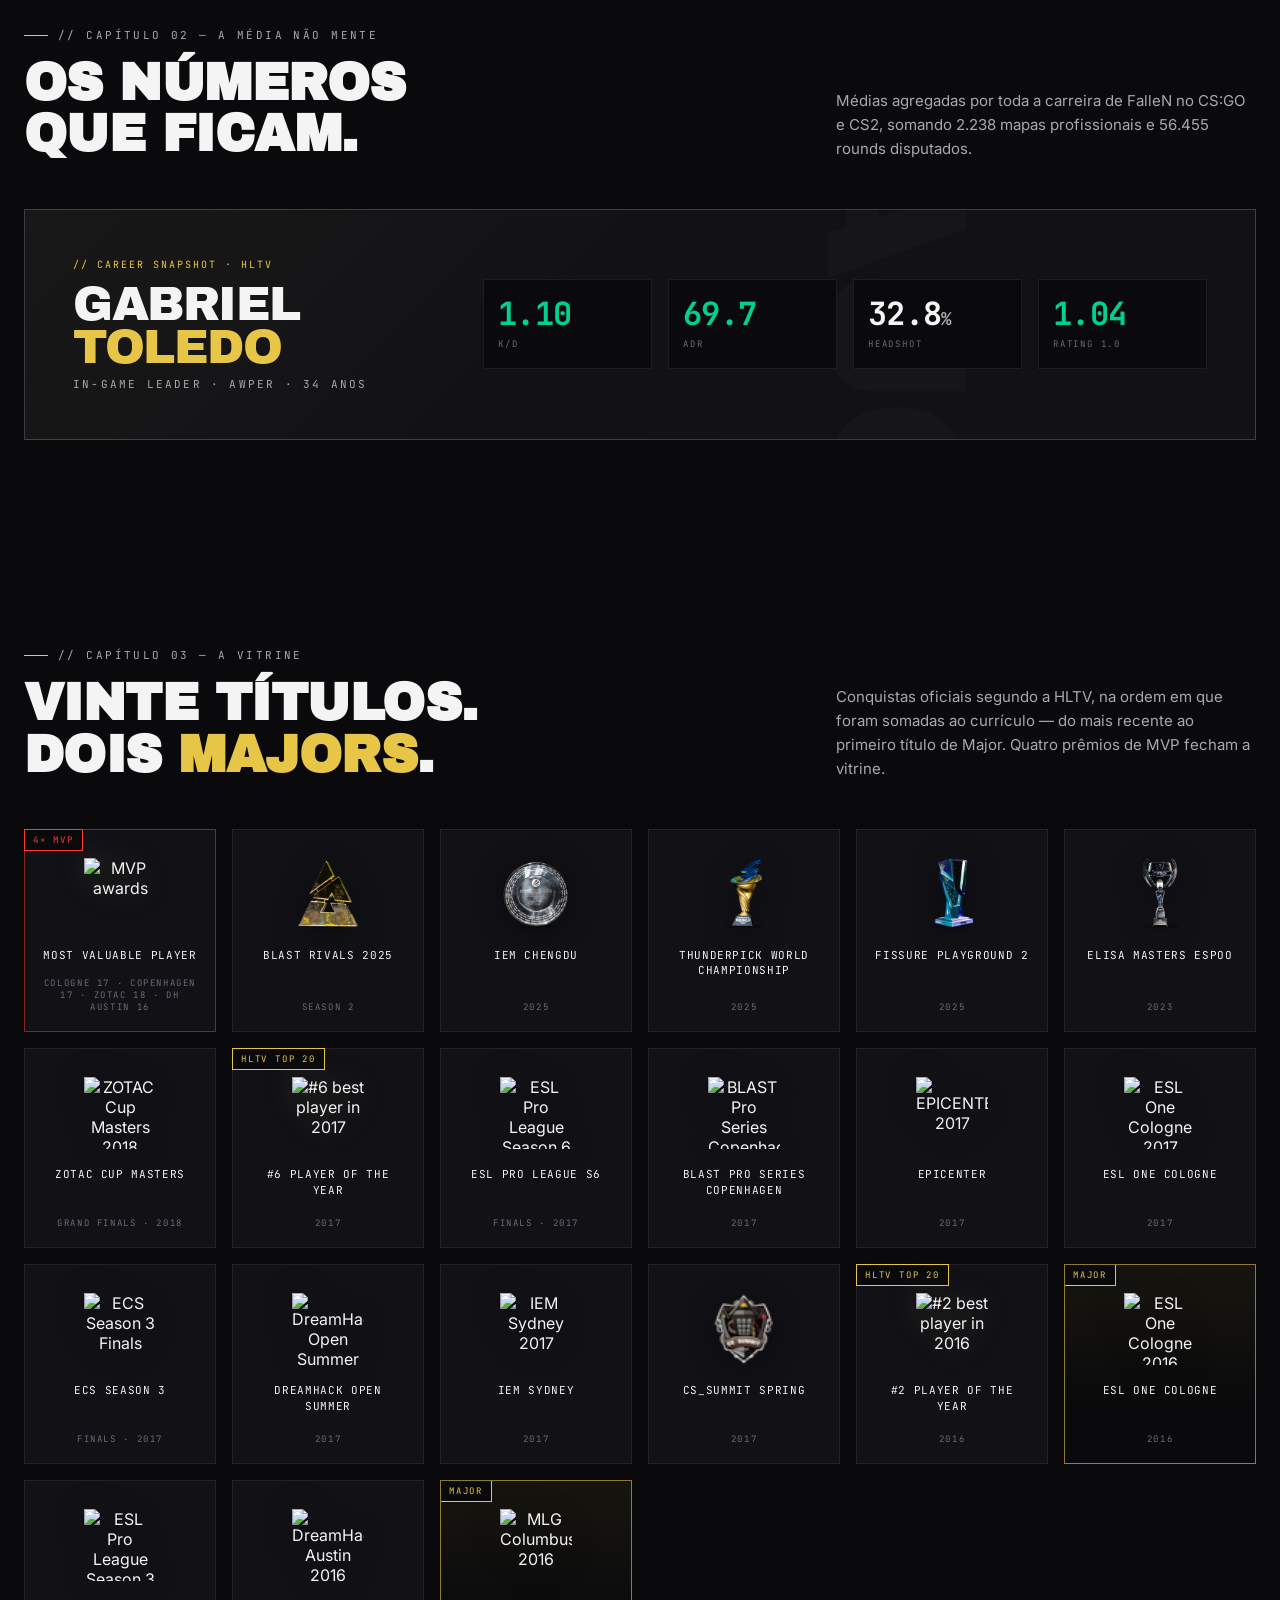
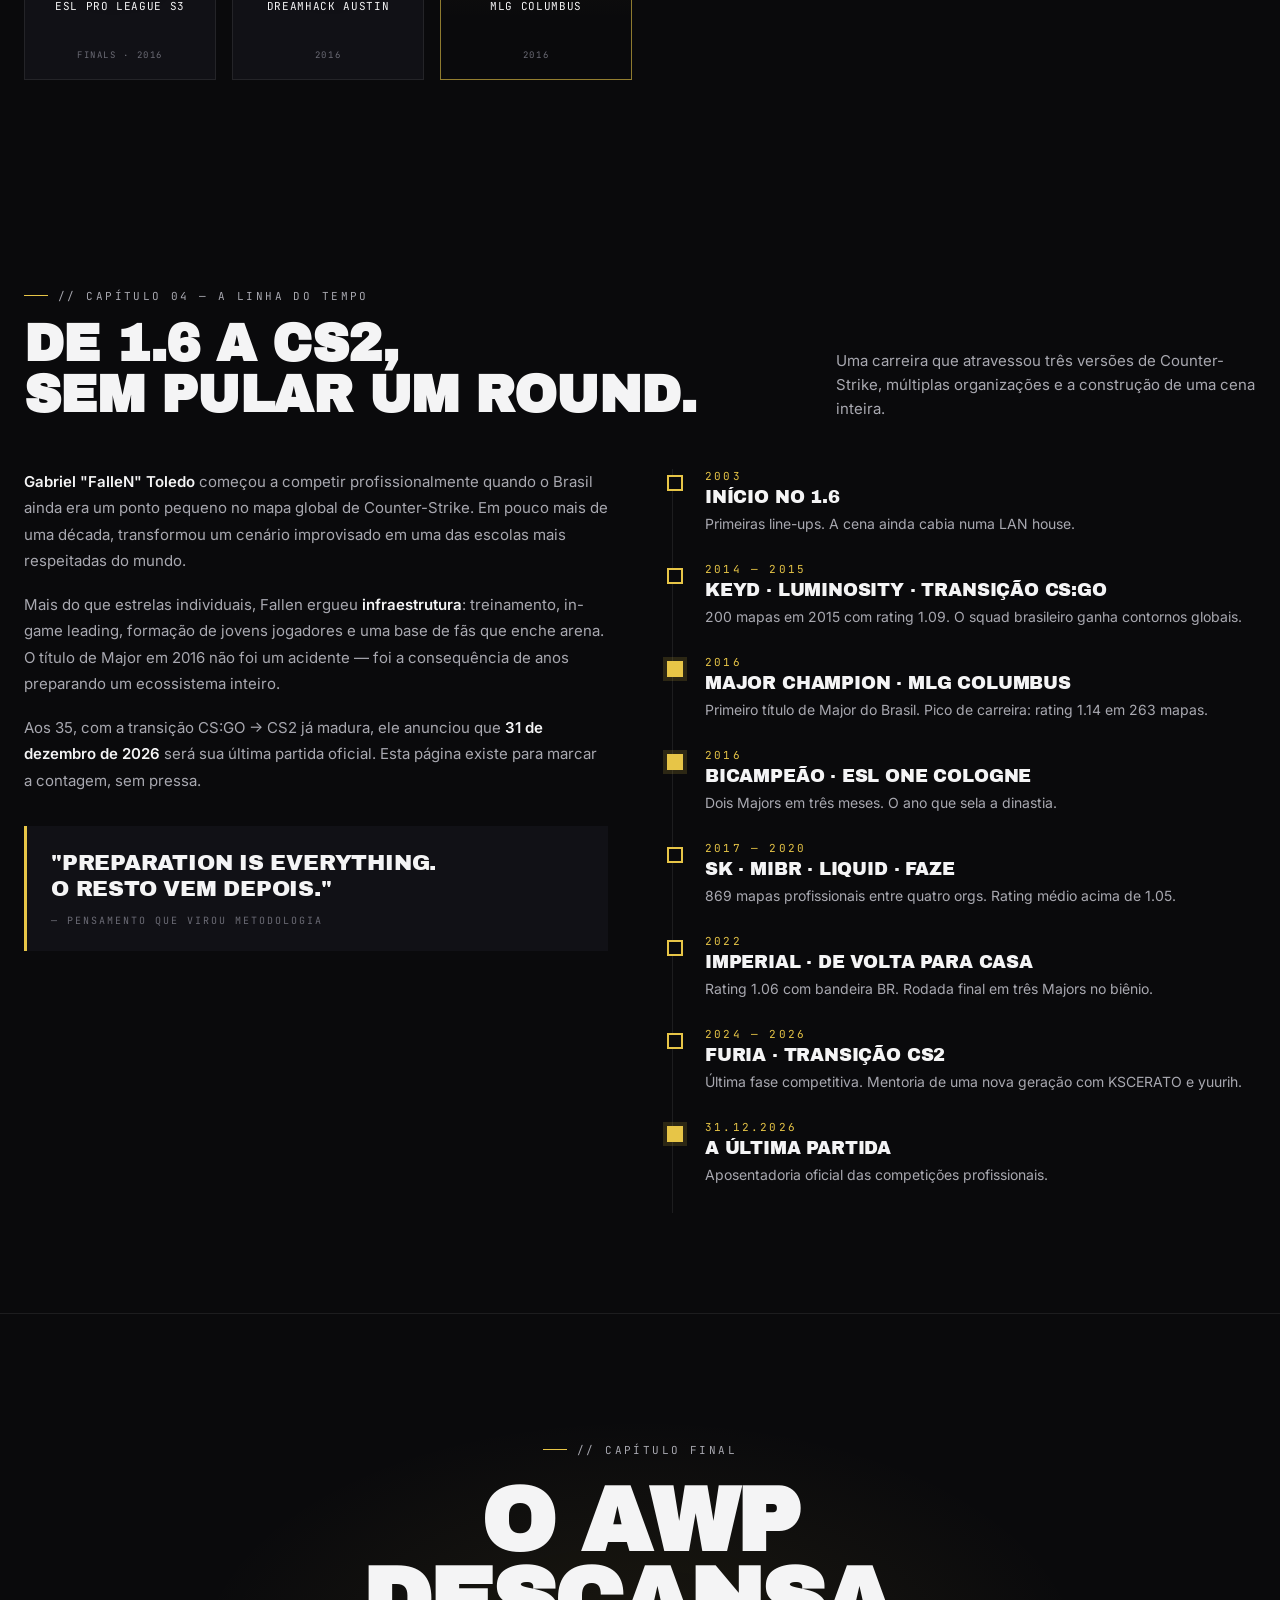
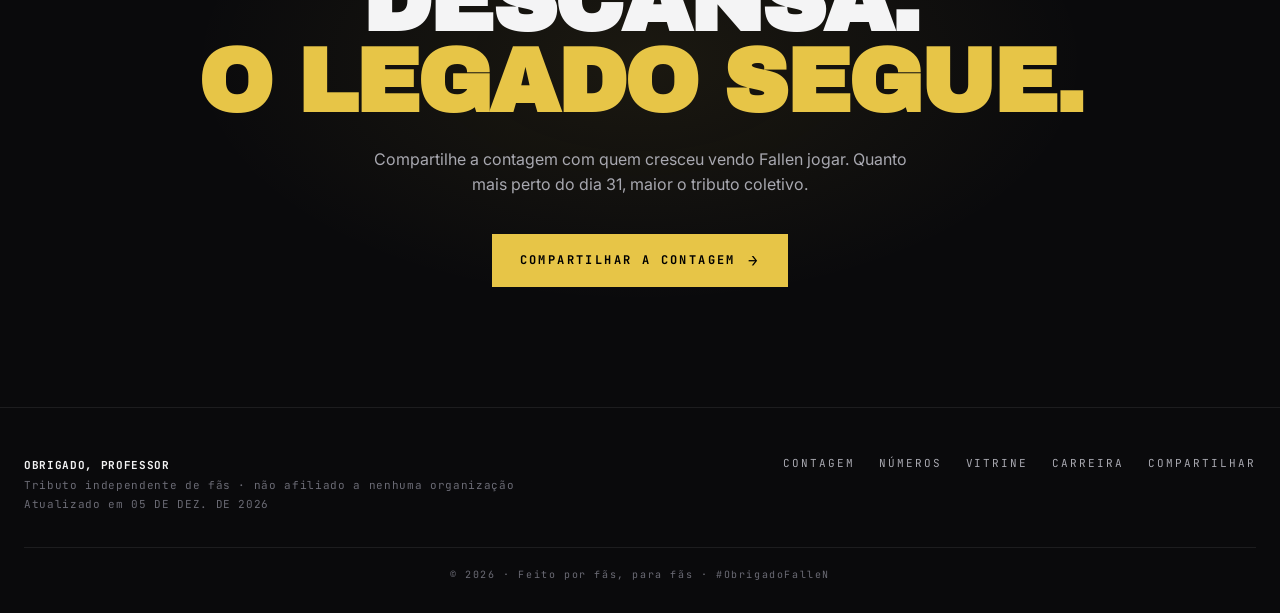
==== commit 91869e11: "Add trophy showcase section with images and links for major achievements" ====
--- a/index.html
+++ b/index.html
@@ -693,6 +693,94 @@
   }
   .major-stat.up .major-stat-v { color: var(--accent-3); }
 
+  /* ---------- TROPHIES ---------- */
+  .trophies { padding: 100px 0 120px; }
+  .trophy-grid {
+    display: grid;
+    grid-template-columns: repeat(auto-fill, minmax(180px, 1fr));
+    gap: 16px;
+    margin-top: 48px;
+  }
+  .trophy-card {
+    border: 1px solid var(--line);
+    background: var(--bg-2);
+    padding: 28px 16px 18px;
+    display: flex;
+    flex-direction: column;
+    align-items: center;
+    text-align: center;
+    gap: 14px;
+    position: relative;
+    transition: border-color 0.2s ease, transform 0.2s ease, background 0.2s ease;
+    text-decoration: none;
+    color: inherit;
+    min-height: 200px;
+  }
+  .trophy-card:hover {
+    border-color: var(--accent);
+    transform: translateY(-2px);
+    background: var(--bg-3);
+  }
+  .trophy-card.major {
+    border-color: rgba(231,197,71,0.6);
+    background: linear-gradient(180deg, rgba(231,197,71,0.06), transparent 70%);
+  }
+  .trophy-card.major:hover { border-color: var(--accent); }
+  .trophy-card.mvp { border-color: rgba(255,59,48,0.5); }
+  .trophy-card.mvp:hover { border-color: var(--accent-2); }
+  .trophy-tag {
+    position: absolute;
+    top: -1px; left: -1px;
+    font-family: 'JetBrains Mono', monospace;
+    font-size: 9px;
+    letter-spacing: 0.2em;
+    padding: 4px 8px;
+    background: var(--bg);
+    border: 1px solid var(--accent);
+    color: var(--accent);
+    text-transform: uppercase;
+  }
+  .trophy-card.mvp .trophy-tag {
+    border-color: var(--accent-2);
+    color: var(--accent-2);
+  }
+  .trophy-img {
+    width: 72px;
+    height: 72px;
+    object-fit: contain;
+    filter: drop-shadow(0 4px 16px rgba(0,0,0,0.4));
+  }
+  .trophy-img--logo {
+    image-rendering: -webkit-optimize-contrast;
+    image-rendering: crisp-edges;
+  }
+  .trophy-card.mvp .trophy-img,
+  .trophy-card.ranking .trophy-img {
+    filter: drop-shadow(0 0 16px rgba(231,197,71,0.2));
+  }
+  .trophy-name {
+    font-family: 'JetBrains Mono', monospace;
+    font-size: 11px;
+    letter-spacing: 0.06em;
+    color: var(--fg);
+    line-height: 1.4;
+    text-transform: uppercase;
+    margin-top: 4px;
+  }
+  .trophy-sub {
+    font-family: 'JetBrains Mono', monospace;
+    font-size: 9px;
+    letter-spacing: 0.18em;
+    color: var(--fg-mute);
+    text-transform: uppercase;
+    margin-top: auto;
+  }
+  @media (max-width: 600px) {
+    .trophy-grid { grid-template-columns: repeat(2, 1fr); gap: 12px; }
+    .trophy-card { padding: 24px 12px 14px; min-height: 180px; }
+    .trophy-img { width: 56px; height: 56px; }
+  }
+
   /* ---------- TRIBUTE / CTA ---------- */
   .tribute {
     text-align: center;
@@ -801,6 +889,7 @@
     <nav class="nav-links">
       <a href="#countdown">Contagem</a>
       <a href="#stats">Números</a>
+      <a href="#trophies">Vitrine</a>
       <a href="#career">Carreira</a>
       <a href="#tribute">Tributo</a>
     </nav>
@@ -991,12 +1080,142 @@
   </div>
 </section>
 
+<!-- ============ TROPHIES ============ -->
+<section class="trophies block" id="trophies">
+  <div class="container">
+    <div class="section-head">
+      <div>
+        <span class="eyebrow">// Capítulo 03 — A vitrine</span>
+        <h2 class="h2" style="margin-top: 16px;">Vinte títulos.<br>Dois <em style="color: var(--accent); font-style: normal;">Majors</em>.</h2>
+      </div>
+      <p>
+        Conquistas oficiais segundo a HLTV, na ordem em que foram somadas
+        ao currículo — do mais recente ao primeiro título de Major. Quatro
+        prêmios de MVP fecham a vitrine.
+      </p>
+    </div>
+
+    <div class="trophy-grid">
+      <a class="trophy-card mvp" href="https://www.hltv.org/player/2023/fallen" target="_blank" rel="noopener">
+        <span class="trophy-tag">4× MVP</span>
+        <img class="trophy-img" src="https://www.hltv.org/img/static/event/mvpOld.png" alt="MVP awards" loading="lazy">
+        <div class="trophy-name">Most Valuable Player</div>
+        <div class="trophy-sub">Cologne 17 · Copenhagen 17 · ZOTAC 18 · DH Austin 16</div>
+      </a>
+      <a class="trophy-card" href="https://www.hltv.org/events/7908/blast-rivals-2025-season-2" target="_blank" rel="noopener">
+        <img class="trophy-img" src="assets/blast-rivals-2025-s2.png" alt="BLAST Rivals 2025 Season 2" loading="lazy">
+        <div class="trophy-name">BLAST Rivals 2025</div>
+        <div class="trophy-sub">Season 2</div>
+      </a>
+      <a class="trophy-card" href="https://www.hltv.org/events/8041/iem-chengdu-2025" target="_blank" rel="noopener">
+        <img class="trophy-img" src="assets/iem-chengdu-2025.png" alt="IEM Chengdu 2025" loading="lazy">
+        <div class="trophy-name">IEM Chengdu</div>
+        <div class="trophy-sub">2025</div>
+      </a>
+      <a class="trophy-card" href="https://www.hltv.org/events/8067/thunderpick-world-championship-2025" target="_blank" rel="noopener">
+        <img class="trophy-img" src="assets/thunderpick-2025.png" alt="Thunderpick World Championship 2025" loading="lazy">
+        <div class="trophy-name">Thunderpick World Championship</div>
+        <div class="trophy-sub">2025</div>
+      </a>
+      <a class="trophy-card" href="https://www.hltv.org/events/8064/fissure-playground-2" target="_blank" rel="noopener">
+        <img class="trophy-img" src="assets/fissure-playground-2.png" alt="FISSURE Playground 2" loading="lazy">
+        <div class="trophy-name">FISSURE Playground 2</div>
+        <div class="trophy-sub">2025</div>
+      </a>
+      <a class="trophy-card" href="https://www.hltv.org/events/7250/elisa-masters-espoo-2023" target="_blank" rel="noopener">
+        <img class="trophy-img" src="assets/elisa-masters-espoo-2023.png" alt="Elisa Masters Espoo 2023" loading="lazy">
+        <div class="trophy-name">Elisa Masters Espoo</div>
+        <div class="trophy-sub">2023</div>
+      </a>
+      <a class="trophy-card" href="https://www.hltv.org/events/3603/zotac-cup-masters-2018-grand-finals" target="_blank" rel="noopener">
+        <img class="trophy-img" src="https://www.hltv.org/img/static/event/trophies/3603.png" alt="ZOTAC Cup Masters 2018 Grand Finals" loading="lazy">
+        <div class="trophy-name">ZOTAC Cup Masters</div>
+        <div class="trophy-sub">Grand Finals · 2018</div>
+      </a>
+      <a class="trophy-card ranking" href="https://www.hltv.org/news/22446/top-20-players-of-2017-fallen-6" target="_blank" rel="noopener">
+        <span class="trophy-tag">HLTV TOP 20</span>
+        <img class="trophy-img" src="https://www.hltv.org/img/static/event/trophies/2017/6.png" alt="#6 best player in 2017" loading="lazy">
+        <div class="trophy-name">#6 Player of the Year</div>
+        <div class="trophy-sub">2017</div>
+      </a>
+      <a class="trophy-card" href="https://www.hltv.org/events/3072/esl-pro-league-season-6-finals" target="_blank" rel="noopener">
+        <img class="trophy-img" src="https://www.hltv.org/img/static/event/trophies/3072.png" alt="ESL Pro League Season 6 Finals" loading="lazy">
+        <div class="trophy-name">ESL Pro League S6</div>
+        <div class="trophy-sub">Finals · 2017</div>
+      </a>
+      <a class="trophy-card" href="https://www.hltv.org/events/2998/blast-pro-series-copenhagen-2017" target="_blank" rel="noopener">
+        <img class="trophy-img" src="https://www.hltv.org/img/static/event/trophies/2998.png" alt="BLAST Pro Series Copenhagen 2017" loading="lazy">
+        <div class="trophy-name">BLAST Pro Series Copenhagen</div>
+        <div class="trophy-sub">2017</div>
+      </a>
+      <a class="trophy-card" href="https://www.hltv.org/events/3133/epicenter-2017" target="_blank" rel="noopener">
+        <img class="trophy-img" src="https://www.hltv.org/img/static/event/trophies/3133.png" alt="EPICENTER 2017" loading="lazy">
+        <div class="trophy-name">EPICENTER</div>
+        <div class="trophy-sub">2017</div>
+      </a>
+      <a class="trophy-card" href="https://www.hltv.org/events/2635/esl-one-cologne-2017" target="_blank" rel="noopener">
+        <img class="trophy-img" src="https://www.hltv.org/img/static/event/trophies/2635.png" alt="ESL One Cologne 2017" loading="lazy">
+        <div class="trophy-name">ESL One Cologne</div>
+        <div class="trophy-sub">2017</div>
+      </a>
+      <a class="trophy-card" href="https://www.hltv.org/events/2763/ecs-season-3-finals" target="_blank" rel="noopener">
+        <img class="trophy-img" src="https://www.hltv.org/img/static/event/trophies/2763.png" alt="ECS Season 3 Finals" loading="lazy">
+        <div class="trophy-name">ECS Season 3</div>
+        <div class="trophy-sub">Finals · 2017</div>
+      </a>
+      <a class="trophy-card" href="https://www.hltv.org/events/2569/dreamhack-open-summer-2017" target="_blank" rel="noopener">
+        <img class="trophy-img" src="https://www.hltv.org/img/static/event/trophies/2569.png" alt="DreamHack Open Summer 2017" loading="lazy">
+        <div class="trophy-name">DreamHack Open Summer</div>
+        <div class="trophy-sub">2017</div>
+      </a>
+      <a class="trophy-card" href="https://www.hltv.org/events/2713/iem-sydney-2017" target="_blank" rel="noopener">
+        <img class="trophy-img" src="https://www.hltv.org/img/static/event/trophies/2713.png" alt="IEM Sydney 2017" loading="lazy">
+        <div class="trophy-name">IEM Sydney</div>
+        <div class="trophy-sub">2017</div>
+      </a>
+      <a class="trophy-card" href="https://www.hltv.org/events/2641/cs-summit-spring-2017" target="_blank" rel="noopener">
+        <img class="trophy-img trophy-img--logo" src="assets/cs-summit-spring-2017.png" alt="cs_summit Spring 2017" loading="lazy">
+        <div class="trophy-name">cs_summit Spring</div>
+        <div class="trophy-sub">2017</div>
+      </a>
+      <a class="trophy-card ranking" href="https://www.hltv.org/news/19655/top-20-players-of-2016-fallen-2" target="_blank" rel="noopener">
+        <span class="trophy-tag">HLTV TOP 20</span>
+        <img class="trophy-img" src="https://www.hltv.org/img/static/event/trophies/2016/2.png" alt="#2 best player in 2016" loading="lazy">
+        <div class="trophy-name">#2 Player of the Year</div>
+        <div class="trophy-sub">2016</div>
+      </a>
+      <a class="trophy-card major" href="https://www.hltv.org/events/2062/esl-one-cologne-2016" target="_blank" rel="noopener">
+        <span class="trophy-tag">MAJOR</span>
+        <img class="trophy-img" src="https://www.hltv.org/img/static/event/trophies/2062.png" alt="ESL One Cologne 2016" loading="lazy">
+        <div class="trophy-name">ESL One Cologne</div>
+        <div class="trophy-sub">2016</div>
+      </a>
+      <a class="trophy-card" href="https://www.hltv.org/events/2130/esl-pro-league-season-3-finals" target="_blank" rel="noopener">
+        <img class="trophy-img" src="https://www.hltv.org/img/static/event/trophies/2130.png" alt="ESL Pro League Season 3 Finals" loading="lazy">
+        <div class="trophy-name">ESL Pro League S3</div>
+        <div class="trophy-sub">Finals · 2016</div>
+      </a>
+      <a class="trophy-card" href="https://www.hltv.org/events/1954/dreamhack-austin-2016" target="_blank" rel="noopener">
+        <img class="trophy-img" src="https://www.hltv.org/img/static/event/trophies/1954.png" alt="DreamHack Austin 2016" loading="lazy">
+        <div class="trophy-name">DreamHack Austin</div>
+        <div class="trophy-sub">2016</div>
+      </a>
+      <a class="trophy-card major" href="https://www.hltv.org/events/2027/mlg-columbus-2016" target="_blank" rel="noopener">
+        <span class="trophy-tag">MAJOR</span>
+        <img class="trophy-img" src="https://www.hltv.org/img/static/event/trophies/2027.png" alt="MLG Columbus 2016" loading="lazy">
+        <div class="trophy-name">MLG Columbus</div>
+        <div class="trophy-sub">2016</div>
+      </a>
+    </div>
+  </div>
+</section>
+
 <!-- ============ CAREER ============ -->
 <section class="block" id="career">
   <div class="container">
     <div class="section-head">
       <div>
-        <span class="eyebrow">// Capítulo 03 — A linha do tempo</span>
+        <span class="eyebrow">// Capítulo 04 — A linha do tempo</span>
         <h2 class="h2" style="margin-top: 16px;">De 1.6 a CS2,<br>sem pular um round.</h2>
       </div>
       <p>
@@ -1105,6 +1324,7 @@
       <div class="footer-links">
         <a href="#countdown">Contagem</a>
         <a href="#stats">Números</a>
+        <a href="#trophies">Vitrine</a>
         <a href="#career">Carreira</a>
         <a href="#tribute">Compartilhar</a>
       </div>
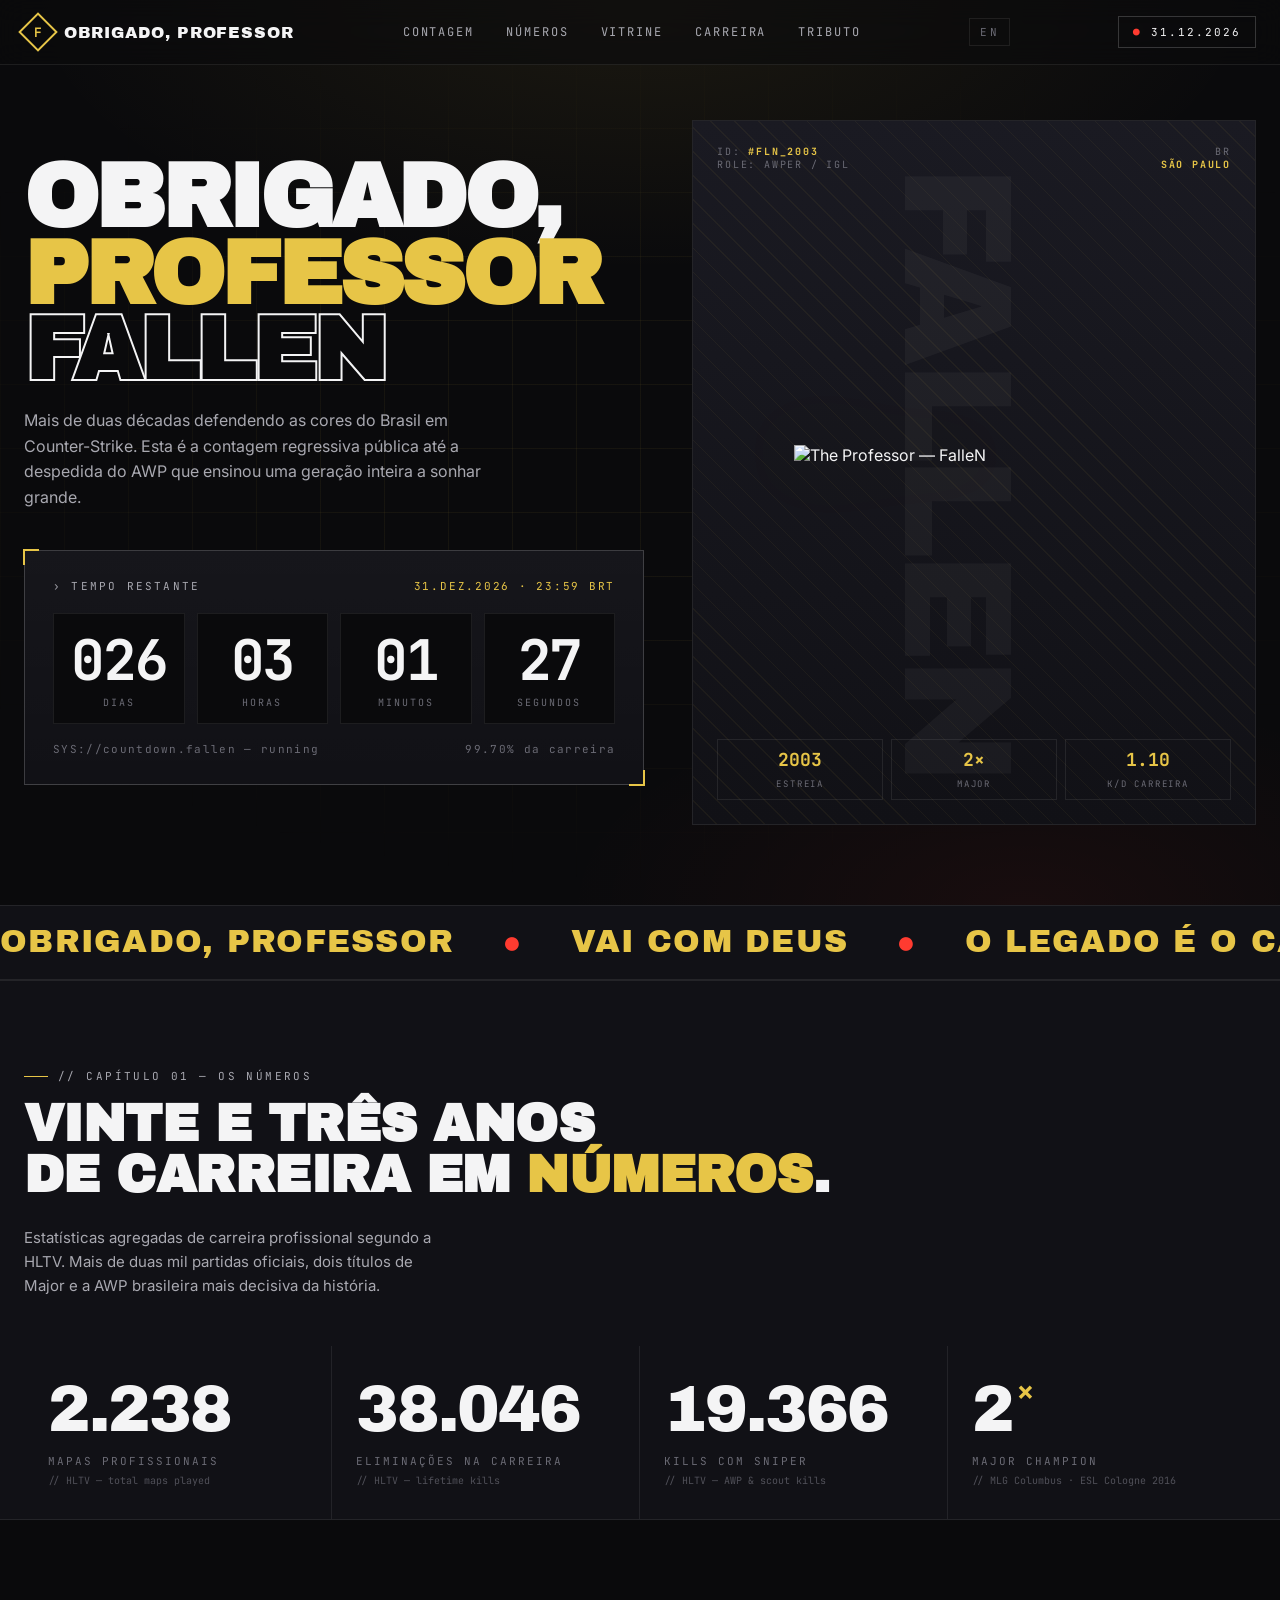
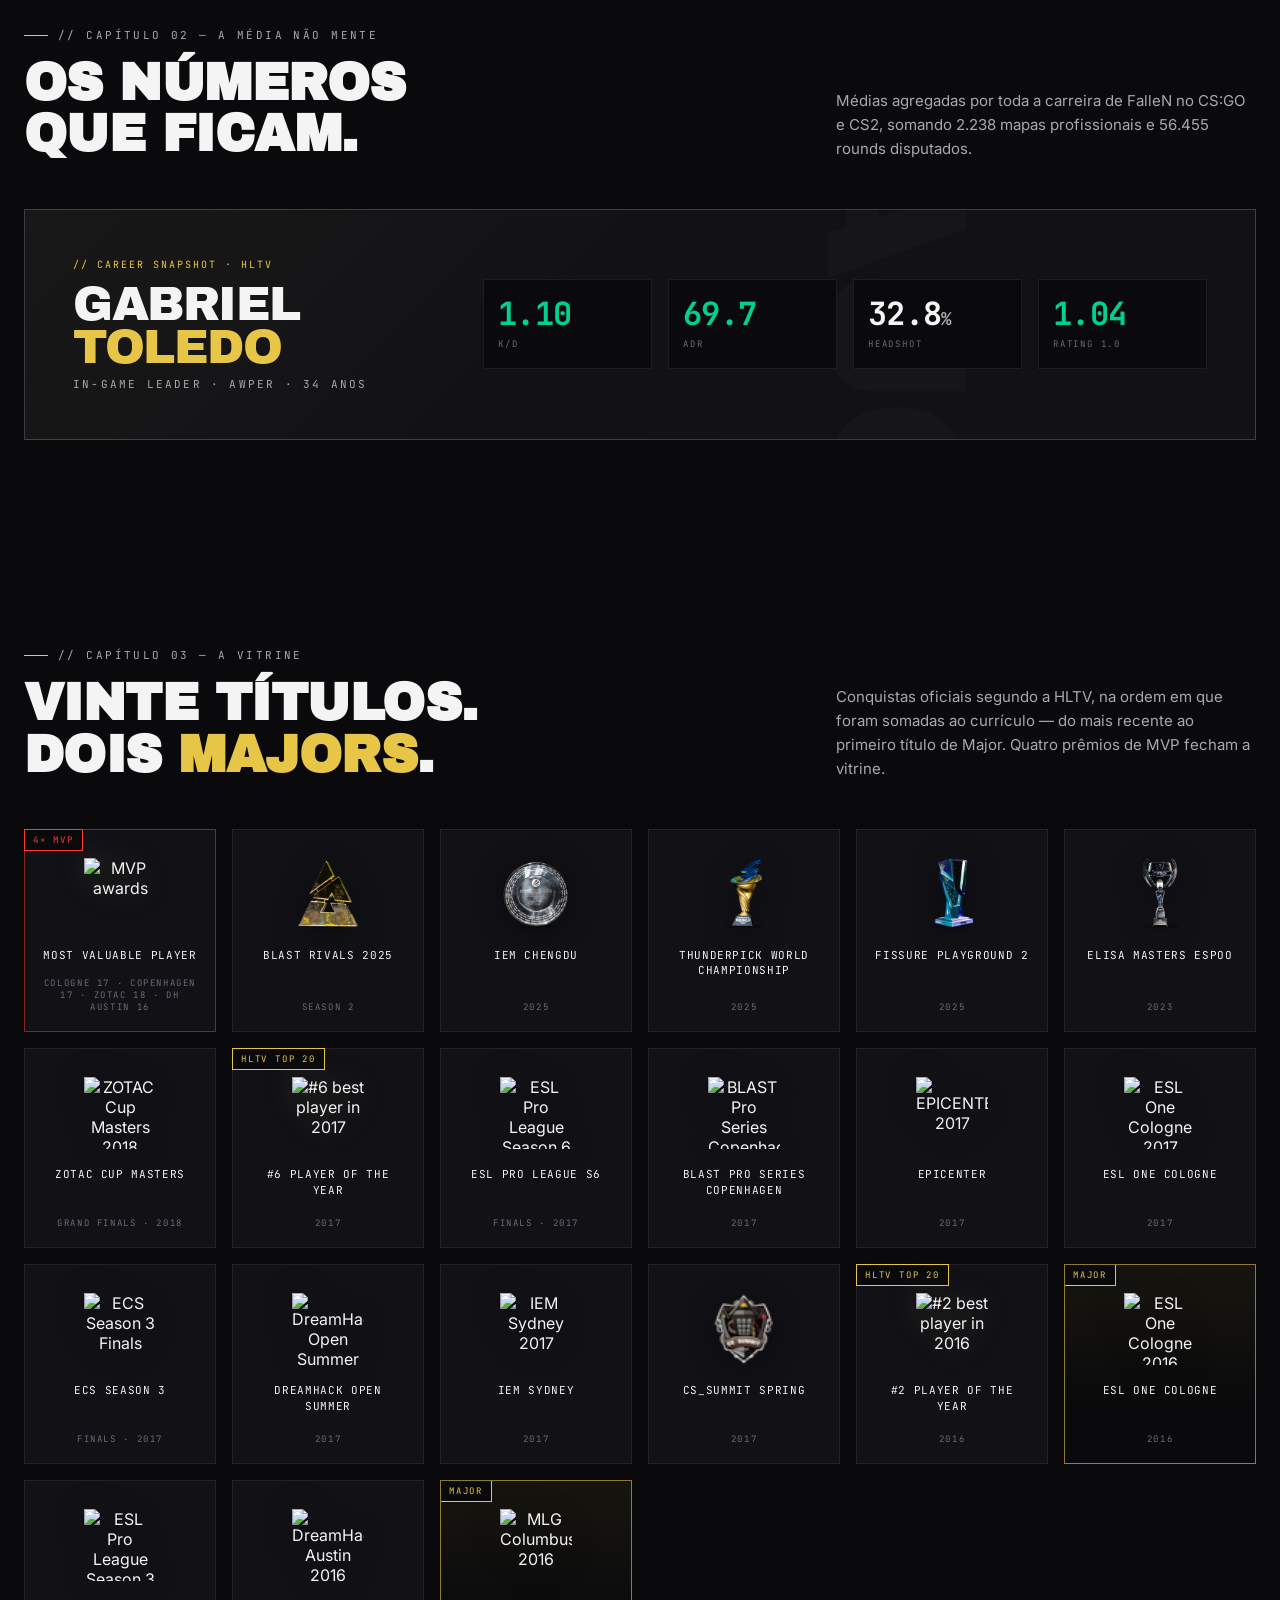
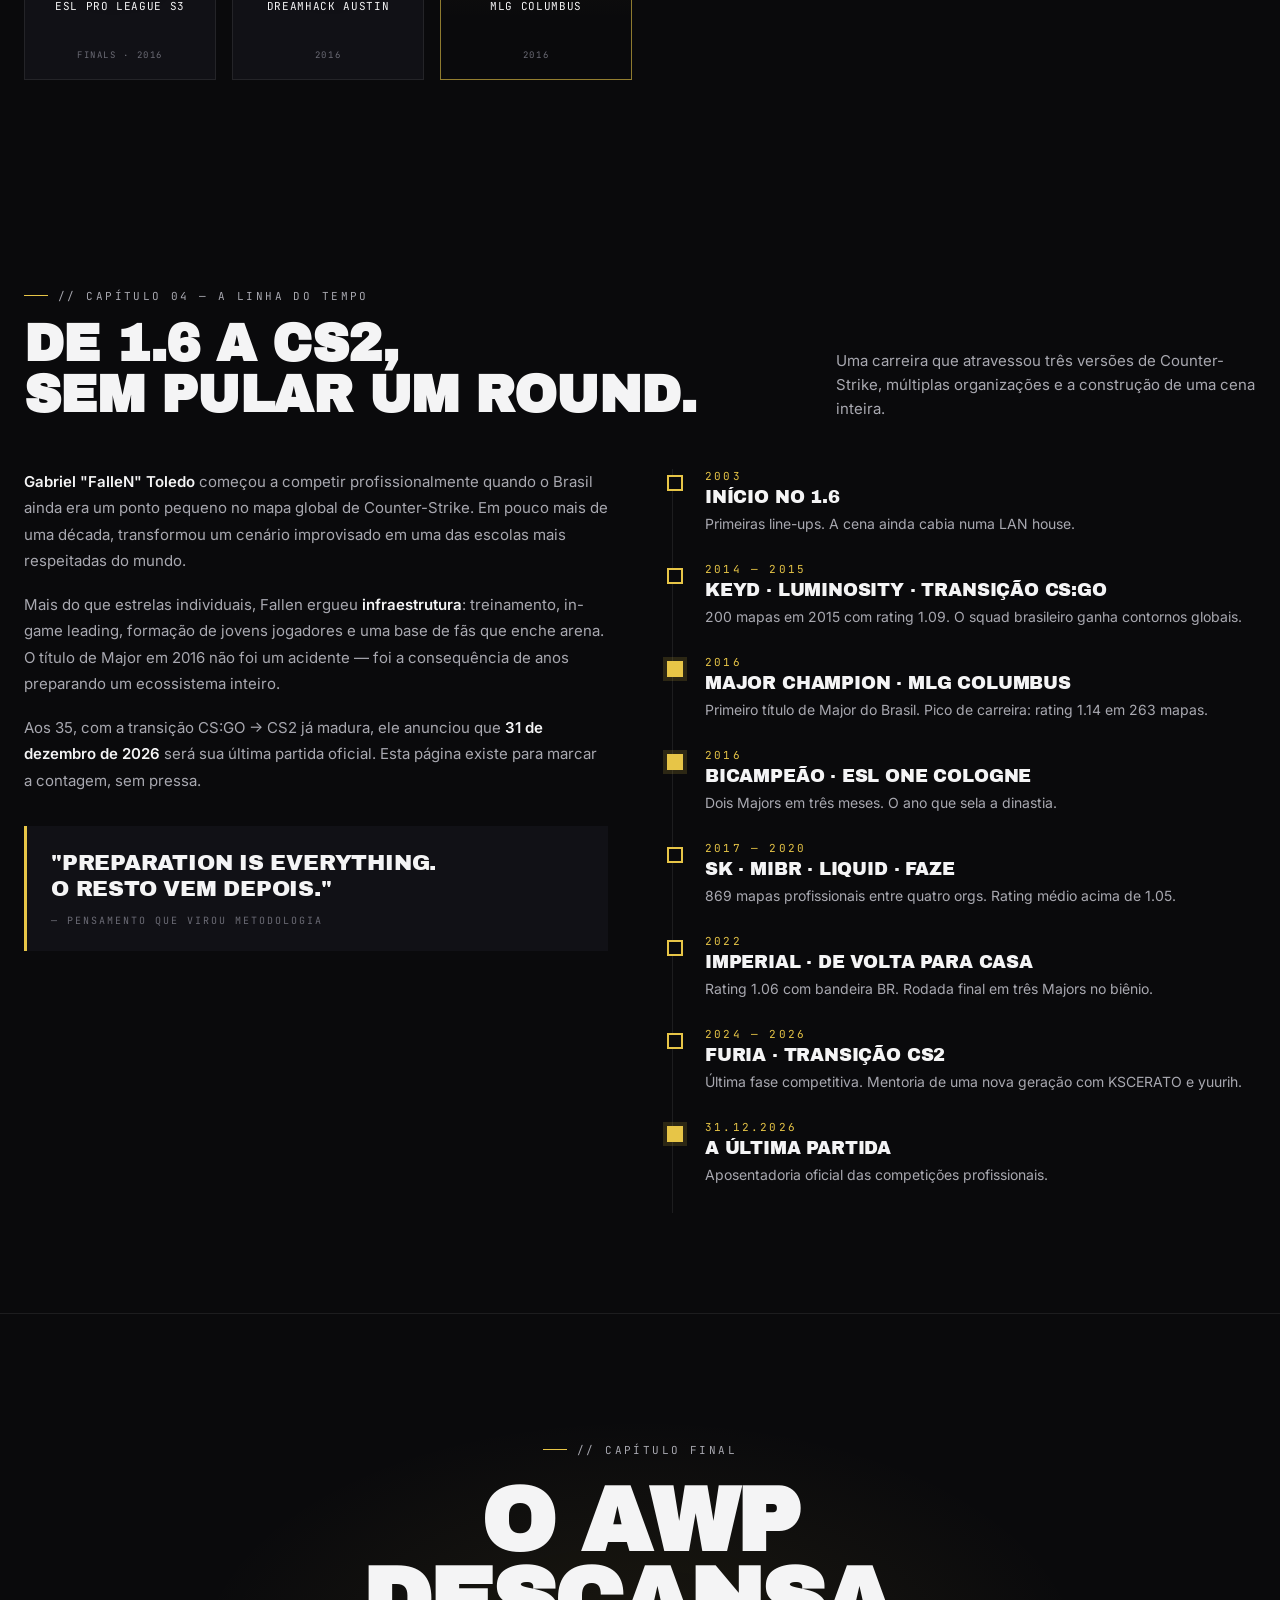
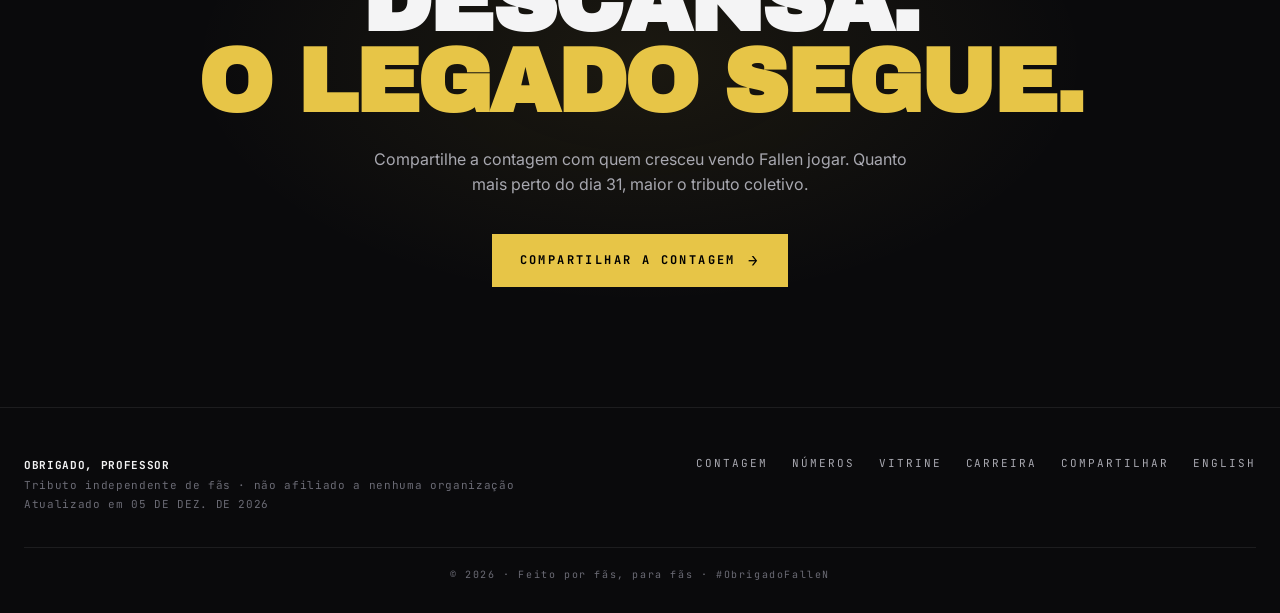
==== commit 68e8c9cf: "Refactor code structure for improved readability and maintainability" ====
--- a/index.html
+++ b/index.html
@@ -1,1416 +1,87 @@
 <!DOCTYPE html>
-<html lang="pt-BR">
+<html lang="en">
 <head>
 <meta charset="UTF-8" />
 <meta name="viewport" content="width=device-width, initial-scale=1.0" />
-<title>Obrigado, Professor — Contagem Regressiva | 31.12.2026</title>
-<meta name="description" content="Tributo a Gabriel 'FalleN' Toledo. Contagem regressiva até a aposentadoria oficial — 31 de dezembro de 2026." />
+<title>Obrigado, Professor — Thank You, Professor</title>
+<meta name="description" content="Tributo a Gabriel 'FalleN' Toledo · A tribute to Gabriel 'FalleN' Toledo. Countdown to 31.12.2026." />
 <meta name="theme-color" content="#0a0a0c" />
-<link rel="canonical" href="https://www.obrigadoprofessor.com/" />
+<link rel="alternate" hreflang="pt-BR" href="https://www.obrigadoprofessor.com/br/" />
+<link rel="alternate" hreflang="en" href="https://www.obrigadoprofessor.com/en/" />
+<link rel="alternate" hreflang="x-default" href="https://www.obrigadoprofessor.com/" />
 
-<!-- Open Graph / Facebook -->
+<!-- Open Graph (used when /  is shared directly, before the redirect picks the locale) -->
 <meta property="og:type" content="website" />
-<meta property="og:locale" content="pt_BR" />
 <meta property="og:site_name" content="Obrigado, Professor" />
 <meta property="og:url" content="https://www.obrigadoprofessor.com/" />
-<meta property="og:title" content="Obrigado, Professor — Contagem Regressiva até 31.12.2026" />
-<meta property="og:description" content="Tributo a Gabriel 'FalleN' Toledo. Contagem regressiva pública até a aposentadoria oficial do AWP que ensinou uma geração inteira a sonhar grande." />
-<meta property="og:image" content="https://raw.githubusercontent.com/paeeglee/fallen-countdown/main/og-image.jpg" />
-<meta property="og:image:secure_url" content="https://raw.githubusercontent.com/paeeglee/fallen-countdown/main/og-image.jpg" />
+<meta property="og:title" content="Obrigado, Professor — Countdown to 31.12.2026" />
+<meta property="og:description" content="Tributo a Gabriel 'FalleN' Toledo · A tribute to FalleN. Countdown to his official retirement." />
+<meta property="og:image" content="https://raw.githubusercontent.com/paeeglee/fallen-countdown/main/assets/img/og-image.jpg" />
 <meta property="og:image:type" content="image/jpeg" />
 <meta property="og:image:width" content="1200" />
 <meta property="og:image:height" content="1200" />
-<meta property="og:image:alt" content="The Professor — FalleN" />
-
-<!-- Twitter Card -->
-<meta name="twitter:card" content="summary_large_image" />
-<meta name="twitter:title" content="Obrigado, Professor — Contagem Regressiva até 31.12.2026" />
-<meta name="twitter:description" content="Tributo a Gabriel 'FalleN' Toledo. Contagem regressiva pública até a aposentadoria oficial do AWP que ensinou uma geração inteira a sonhar grande." />
-<meta name="twitter:image" content="https://raw.githubusercontent.com/paeeglee/fallen-countdown/main/og-image.jpg" />
-<meta name="twitter:image:alt" content="The Professor — FalleN" />
-
-<!-- Fonts -->
-<link rel="preconnect" href="https://fonts.googleapis.com">
-<link rel="preconnect" href="https://fonts.gstatic.com" crossorigin>
-<link href="https://fonts.googleapis.com/css2?family=Bebas+Neue&family=JetBrains+Mono:wght@400;500;700&family=Inter:wght@400;500;600;700&family=Archivo+Black&display=swap" rel="stylesheet">
 
 <style>
-  /* ---------- TOKENS ---------- */
-  :root {
-    --bg: #0a0a0c;
-    --bg-2: #111116;
-    --bg-3: #1a1a22;
-    --line: rgba(255,255,255,0.08);
-    --line-strong: rgba(255,255,255,0.18);
-    --fg: #f4f4f5;
-    --fg-dim: #a8a8b0;
-    --fg-mute: #6b6b75;
-    --accent: #e7c547;          /* dourado / amarelo capacete */
-    --accent-2: #ff3b30;        /* vermelho intenso */
-    --accent-3: #00d18f;        /* verde "rating positivo" */
-    --grid: rgba(231,197,71,0.06);
+  html, body { background: #0a0a0c; color: #f4f4f5; margin: 0; height: 100%; font-family: 'JetBrains Mono', ui-monospace, monospace; }
+  .wrap { display: grid; place-items: center; height: 100%; gap: 16px; text-align: center; padding: 24px; }
+  .mark {
+    width: 36px; height: 36px;
+    border: 2px solid #e7c547; color: #e7c547;
+    display: grid; place-items: center;
+    transform: rotate(45deg);
+    font-weight: 700;
   }
-
-  * { box-sizing: border-box; margin: 0; padding: 0; }
-  html, body { background: var(--bg); color: var(--fg); font-family: 'Inter', system-ui, sans-serif; -webkit-font-smoothing: antialiased; }
-  body { overflow-x: hidden; }
-  a { color: inherit; text-decoration: none; }
-  img { max-width: 100%; display: block; }
-
-  ::selection { background: var(--accent); color: #000; }
-
-  /* ---------- SHARED ---------- */
-  .container { width: 100%; max-width: 1280px; margin: 0 auto; padding: 0 24px; }
-  .eyebrow {
-    font-family: 'JetBrains Mono', monospace;
-    font-size: 11px;
-    letter-spacing: 0.22em;
-    text-transform: uppercase;
-    color: var(--fg-dim);
-    display: inline-flex;
-    align-items: center;
-    gap: 10px;
-  }
-  .eyebrow::before {
-    content: "";
-    width: 24px;
-    height: 1px;
-    background: var(--accent);
-  }
-  .h1 {
-    font-family: 'Archivo Black', 'Bebas Neue', sans-serif;
-    font-weight: 900;
-    font-size: clamp(40px, 7vw, 96px);
-    line-height: 0.92;
-    letter-spacing: -0.02em;
+  .mark span { transform: rotate(-45deg); }
+  .msg { font-size: 11px; letter-spacing: 0.24em; text-transform: uppercase; color: #6b6b75; }
+  .links { display: flex; gap: 12px; margin-top: 8px; }
+  .links a {
+    color: #f4f4f5; text-decoration: none;
+    border: 1px solid rgba(255,255,255,0.18);
+    padding: 8px 14px; font-size: 11px; letter-spacing: 0.2em;
     text-transform: uppercase;
   }
-  .h2 {
-    font-family: 'Archivo Black', sans-serif;
-    font-size: clamp(28px, 4vw, 56px);
-    line-height: 1;
-    letter-spacing: -0.01em;
-    text-transform: uppercase;
-  }
-  .mono { font-family: 'JetBrains Mono', monospace; }
-
-  /* ---------- HEADER ---------- */
-  header.nav {
-    position: fixed;
-    top: 0; left: 0; right: 0;
-    z-index: 50;
-    backdrop-filter: blur(14px);
-    background: rgba(10,10,12,0.6);
-    border-bottom: 1px solid var(--line);
-  }
-  .nav-inner {
-    display: flex; align-items: center; justify-content: space-between;
-    height: 64px;
-  }
-  .brand {
-    display: flex; align-items: center; gap: 12px;
-    font-family: 'Archivo Black', sans-serif;
-    font-size: 16px;
-    letter-spacing: 0.06em;
-    text-transform: uppercase;
-  }
-  .brand-mark {
-    width: 28px; height: 28px;
-    border: 2px solid var(--accent);
-    display: grid; place-items: center;
-    color: var(--accent);
-    font-family: 'JetBrains Mono', monospace;
-    font-size: 13px; font-weight: 700;
-    transform: rotate(45deg);
-  }
-  .brand-mark span { transform: rotate(-45deg); }
-  .nav-links { display: flex; gap: 32px; }
-  .nav-links a {
-    font-family: 'JetBrains Mono', monospace;
-    font-size: 12px;
-    letter-spacing: 0.16em;
-    text-transform: uppercase;
-    color: var(--fg-dim);
-    transition: color 0.2s;
-  }
-  .nav-links a:hover { color: var(--accent); }
-  .nav-cta {
-    font-family: 'JetBrains Mono', monospace;
-    font-size: 11px;
-    letter-spacing: 0.18em;
-    text-transform: uppercase;
-    color: var(--fg);
-    padding: 8px 14px;
-    border: 1px solid var(--line-strong);
-  }
-  .nav-cta::before { content: "● "; color: var(--accent-2); }
-  @media (max-width: 720px) {
-    .nav-links { display: none; }
-  }
-
-  /* ---------- HERO ---------- */
-  .hero {
-    position: relative;
-    min-height: 100vh;
-    padding: 120px 0 80px;
-    overflow: hidden;
-    background:
-      radial-gradient(ellipse 80% 50% at 50% 0%, rgba(231,197,71,0.08), transparent 60%),
-      radial-gradient(ellipse 60% 40% at 80% 100%, rgba(255,59,48,0.06), transparent 60%),
-      var(--bg);
-  }
-  .hero::before {
-    content: "";
-    position: absolute; inset: 0;
-    background-image:
-      linear-gradient(var(--grid) 1px, transparent 1px),
-      linear-gradient(90deg, var(--grid) 1px, transparent 1px);
-    background-size: 64px 64px;
-    mask-image: radial-gradient(ellipse 80% 60% at 50% 50%, #000 30%, transparent 80%);
-    pointer-events: none;
-  }
-  .hero-grid {
-    position: relative;
-    display: grid;
-    grid-template-columns: minmax(0, 1.1fr) minmax(360px, 1fr);
-    gap: 48px;
-    align-items: center;
-  }
-  @media (max-width: 980px) {
-    .hero-grid { grid-template-columns: 1fr; gap: 32px; }
-  }
-
-  .hero-tag {
-    display: flex;
-    align-items: center;
-    gap: 12px;
-    margin-bottom: 32px;
-  }
-  .hero-tag-pulse {
-    width: 8px; height: 8px;
-    background: var(--accent-2);
-    border-radius: 50%;
-    box-shadow: 0 0 0 0 rgba(255,59,48,0.6);
-    animation: pulse 1.6s infinite;
-  }
-  @keyframes pulse {
-    0% { box-shadow: 0 0 0 0 rgba(255,59,48,0.7); }
-    70% { box-shadow: 0 0 0 12px rgba(255,59,48,0); }
-    100% { box-shadow: 0 0 0 0 rgba(255,59,48,0); }
-  }
-  .hero-tag span {
-    font-family: 'JetBrains Mono', monospace;
-    font-size: 11px;
-    letter-spacing: 0.2em;
-    text-transform: uppercase;
-    color: var(--fg-dim);
-  }
-
-  .hero-title {
-    font-family: 'Archivo Black', sans-serif;
-    font-size: clamp(56px, 11vw, 160px);
-    line-height: 0.85;
-    letter-spacing: -0.04em;
-    text-transform: uppercase;
-  }
-  @media (min-width: 981px) {
-    .hero-title { font-size: clamp(56px, 7vw, 96px); }
-  }
-  .hero-title .stroke {
-    -webkit-text-stroke: 2px var(--fg);
-    color: transparent;
-  }
-  .hero-title .accent { color: var(--accent); }
-  .hero-sub {
-    margin-top: 20px;
-    max-width: 460px;
-    color: var(--fg-dim);
-    font-size: 16px;
-    line-height: 1.6;
-  }
-
-  /* COUNTDOWN */
-  .countdown-wrap {
-    position: relative;
-    padding: 28px;
-    border: 1px solid var(--line-strong);
-    background:
-      linear-gradient(180deg, rgba(255,255,255,0.02), rgba(255,255,255,0)),
-      var(--bg-2);
-  }
-  .countdown-wrap::before,
-  .countdown-wrap::after {
-    content: "";
-    position: absolute;
-    width: 14px; height: 14px;
-    border: 2px solid var(--accent);
-  }
-  .countdown-wrap::before { top: -2px; left: -2px; border-right: 0; border-bottom: 0; }
-  .countdown-wrap::after { bottom: -2px; right: -2px; border-left: 0; border-top: 0; }
-
-  .countdown-label {
-    display: flex;
-    justify-content: space-between;
-    align-items: center;
-    margin-bottom: 20px;
-  }
-  .countdown-label-l {
-    font-family: 'JetBrains Mono', monospace;
-    font-size: 11px;
-    letter-spacing: 0.2em;
-    text-transform: uppercase;
-    color: var(--fg-dim);
-  }
-  .countdown-target {
-    font-family: 'JetBrains Mono', monospace;
-    font-size: 11px;
-    letter-spacing: 0.16em;
-    color: var(--accent);
-  }
-
-  .countdown {
-    display: grid;
-    grid-template-columns: repeat(4, 1fr);
-    gap: 12px;
-  }
-  .cd-cell {
-    position: relative;
-    background: var(--bg);
-    border: 1px solid var(--line);
-    padding: 18px 12px 14px;
-    text-align: center;
-    overflow: hidden;
-  }
-  .cd-cell::before {
-    content: "";
-    position: absolute; left: 0; right: 0; top: 0;
-    height: 2px; background: var(--accent);
-    transform: scaleX(0); transform-origin: left;
-    animation: tick 1s linear infinite;
-  }
-  @keyframes tick {
-    0% { transform: scaleX(0); }
-    100% { transform: scaleX(1); }
-  }
-  .cd-cell:nth-child(1)::before { animation-duration: 86400s; }
-  .cd-cell:nth-child(2)::before { animation-duration: 3600s; }
-  .cd-cell:nth-child(3)::before { animation-duration: 60s; }
-  .cd-cell:nth-child(4)::before { animation-duration: 1s; }
-
-  .cd-num {
-    font-family: 'JetBrains Mono', monospace;
-    font-weight: 700;
-    font-size: clamp(28px, 5vw, 56px);
-    color: var(--fg);
-    font-variant-numeric: tabular-nums;
-    letter-spacing: -0.04em;
-    line-height: 1;
-  }
-  .cd-lab {
-    margin-top: 8px;
-    font-family: 'JetBrains Mono', monospace;
-    font-size: 10px;
-    letter-spacing: 0.2em;
-    text-transform: uppercase;
-    color: var(--fg-mute);
-  }
-
-  .countdown-foot {
-    margin-top: 18px;
-    display: flex;
-    justify-content: space-between;
-    align-items: center;
-    font-family: 'JetBrains Mono', monospace;
-    font-size: 11px;
-    color: var(--fg-mute);
-    letter-spacing: 0.12em;
-  }
-
-  /* HERO PORTRAIT */
-  .portrait {
-    position: relative;
-    aspect-ratio: 4/5;
-    background: var(--bg-2);
-    border: 1px solid var(--line);
-    overflow: hidden;
-  }
-  .portrait-bg {
-    position: absolute; inset: 0;
-    background:
-      repeating-linear-gradient(45deg, transparent 0 16px, rgba(231,197,71,0.05) 16px 17px),
-      linear-gradient(180deg, var(--bg-3) 0%, var(--bg-2) 100%);
-  }
-  .portrait-name {
-    position: absolute;
-    right: -8px; top: 50%;
-    transform: translateY(-50%) rotate(90deg);
-    transform-origin: center;
-    font-family: 'Archivo Black', sans-serif;
-    font-size: clamp(80px, 12vw, 180px);
-    line-height: 0.85;
-    color: rgba(255,255,255,0.04);
-    letter-spacing: -0.04em;
-    white-space: nowrap;
-    pointer-events: none;
-  }
-  .portrait-content {
-    position: absolute;
-    inset: 24px;
-    display: flex;
-    flex-direction: column;
-    justify-content: space-between;
-  }
-  .portrait-head {
-    display: flex;
-    justify-content: space-between;
-    align-items: flex-start;
-  }
-  .portrait-id {
-    font-family: 'JetBrains Mono', monospace;
-    font-size: 10px;
-    letter-spacing: 0.18em;
-    color: var(--fg-mute);
-    text-transform: uppercase;
-  }
-  .portrait-id strong { color: var(--accent); }
-  .portrait-figure {
-    flex: 1;
-    margin: 24px 0;
-    display: grid;
-    place-items: center;
-    position: relative;
-  }
-  .portrait-figure svg,
-  .portrait-figure img {
-    width: 70%; height: auto;
-    filter: drop-shadow(0 0 40px rgba(231,197,71,0.15));
-  }
-  .portrait-figure img {
-    object-fit: contain;
-  }
-  .portrait-figure .placeholder-text {
-    position: absolute;
-    bottom: 0;
-    font-family: 'JetBrains Mono', monospace;
-    font-size: 10px;
-    letter-spacing: 0.2em;
-    color: var(--fg-mute);
-    text-transform: uppercase;
-    background: var(--bg);
-    padding: 4px 8px;
-    border: 1px solid var(--line);
-  }
-  .portrait-foot {
-    display: grid;
-    grid-template-columns: repeat(3, 1fr);
-    gap: 8px;
-  }
-  .portrait-foot div {
-    border: 1px solid var(--line);
-    padding: 8px;
-    text-align: center;
-  }
-  .portrait-foot div b {
-    display: block;
-    font-family: 'JetBrains Mono', monospace;
-    color: var(--accent);
-    font-size: 18px;
-    font-weight: 700;
-  }
-  .portrait-foot div span {
-    font-family: 'JetBrains Mono', monospace;
-    font-size: 9px;
-    letter-spacing: 0.2em;
-    color: var(--fg-mute);
-    text-transform: uppercase;
-  }
-
-  /* ---------- MARQUEE ---------- */
-  .marquee {
-    overflow: hidden;
-    border-top: 1px solid var(--line);
-    border-bottom: 1px solid var(--line);
-    background: var(--bg-2);
-    padding: 18px 0;
-  }
-  .marquee-track {
-    display: flex;
-    gap: 48px;
-    white-space: nowrap;
-    animation: scroll 40s linear infinite;
-    font-family: 'Archivo Black', sans-serif;
-    font-size: clamp(20px, 3vw, 32px);
-    letter-spacing: 0.04em;
-    text-transform: uppercase;
-    color: var(--fg);
-  }
-  .marquee-track span { color: var(--accent); }
-  .marquee-track .dot {
-    color: var(--accent-2);
-    align-self: center;
-  }
-  @keyframes scroll {
-    0% { transform: translateX(0); }
-    100% { transform: translateX(-50%); }
-  }
-
-  /* ---------- SECTIONS ---------- */
-  section.block {
-    padding: 100px 0;
-    position: relative;
-  }
-  .section-head {
-    display: flex;
-    align-items: flex-end;
-    justify-content: space-between;
-    margin-bottom: 48px;
-    gap: 24px;
-    flex-wrap: wrap;
-  }
-  .section-head p {
-    max-width: 420px;
-    color: var(--fg-dim);
-    font-size: 15px;
-    line-height: 1.6;
-  }
-
-  /* STATS */
-  .stats {
-    background: var(--bg-2);
-    border-top: 1px solid var(--line);
-    border-bottom: 1px solid var(--line);
-  }
-  .stats-grid {
-    display: grid;
-    grid-template-columns: repeat(4, 1fr);
-    gap: 0;
-  }
-  @media (max-width: 800px) { .stats-grid { grid-template-columns: repeat(2, 1fr); } }
-  .stat {
-    padding: 32px 24px;
-    border-right: 1px solid var(--line);
-    position: relative;
-  }
-  .stat:last-child { border-right: 0; }
-  @media (max-width: 800px) {
-    .stat:nth-child(2n) { border-right: 0; }
-    .stat:nth-child(-n+2) { border-bottom: 1px solid var(--line); }
-  }
-  .stat-num {
-    font-family: 'Archivo Black', sans-serif;
-    font-size: clamp(40px, 5vw, 72px);
-    line-height: 1;
-    letter-spacing: -0.03em;
-    color: var(--fg);
-    font-variant-numeric: tabular-nums;
-  }
-  .stat-num .unit {
-    font-size: 0.4em;
-    color: var(--accent);
-    margin-left: 4px;
-    vertical-align: top;
-    letter-spacing: 0;
-  }
-  .stat-label {
-    margin-top: 12px;
-    font-family: 'JetBrains Mono', monospace;
-    font-size: 11px;
-    letter-spacing: 0.18em;
-    color: var(--fg-mute);
-    text-transform: uppercase;
-  }
-  .stat-source {
-    margin-top: 6px;
-    font-family: 'JetBrains Mono', monospace;
-    font-size: 10px;
-    color: var(--fg-mute);
-    opacity: 0.7;
-  }
-
-  /* CAREER */
-  .career-grid {
-    display: grid;
-    grid-template-columns: 1fr 1fr;
-    gap: 64px;
-    align-items: start;
-  }
-  @media (max-width: 900px) { .career-grid { grid-template-columns: 1fr; gap: 32px; } }
-
-  .career-text p {
-    color: var(--fg-dim);
-    font-size: 15px;
-    line-height: 1.75;
-    margin-bottom: 18px;
-  }
-  .career-text strong { color: var(--fg); font-weight: 600; }
-  .career-quote {
-    margin-top: 32px;
-    padding: 24px;
-    border-left: 3px solid var(--accent);
-    background: var(--bg-2);
-    font-family: 'Archivo Black', sans-serif;
-    font-size: 22px;
-    line-height: 1.2;
-    text-transform: uppercase;
-    letter-spacing: -0.01em;
-  }
-  .career-quote span {
-    display: block;
-    margin-top: 12px;
-    font-family: 'JetBrains Mono', monospace;
-    font-size: 10px;
-    letter-spacing: 0.2em;
-    color: var(--fg-mute);
-    text-transform: uppercase;
-  }
-
-  .timeline {
-    position: relative;
-    padding-left: 32px;
-    border-left: 1px solid var(--line);
-  }
-  .timeline-item {
-    position: relative;
-    padding-bottom: 28px;
-  }
-  .timeline-item::before {
-    content: "";
-    position: absolute;
-    left: -38px;
-    top: 6px;
-    width: 12px; height: 12px;
-    background: var(--bg);
-    border: 2px solid var(--accent);
-  }
-  .timeline-item.highlight::before {
-    background: var(--accent);
-    box-shadow: 0 0 0 4px rgba(231,197,71,0.15);
-  }
-  .timeline-year {
-    font-family: 'JetBrains Mono', monospace;
-    font-size: 11px;
-    letter-spacing: 0.2em;
-    color: var(--accent);
-  }
-  .timeline-title {
-    font-family: 'Archivo Black', sans-serif;
-    font-size: 18px;
-    text-transform: uppercase;
-    margin: 4px 0 6px;
-    letter-spacing: -0.01em;
-  }
-  .timeline-desc {
-    color: var(--fg-dim);
-    font-size: 14px;
-    line-height: 1.5;
-  }
-
-  /* MAJOR CARD */
-  .major {
-    background:
-      linear-gradient(135deg, rgba(231,197,71,0.04), transparent 50%),
-      var(--bg-2);
-    border: 1px solid var(--line-strong);
-    padding: 48px;
-    position: relative;
-    overflow: hidden;
-  }
-  @media (max-width: 720px) { .major { padding: 28px; } }
-  .major::before {
-    content: "MAJOR";
-    position: absolute;
-    right: -20px; top: 50%;
-    transform: translateY(-50%) rotate(90deg);
-    transform-origin: center;
-    font-family: 'Archivo Black', sans-serif;
-    font-size: 200px;
-    color: rgba(255,255,255,0.02);
-    letter-spacing: -0.04em;
-    pointer-events: none;
-  }
-  .major-grid {
-    display: grid;
-    grid-template-columns: 1fr 2fr;
-    gap: 48px;
-    align-items: center;
-    position: relative;
-    z-index: 1;
-  }
-  @media (max-width: 800px) { .major-grid { grid-template-columns: 1fr; } }
-
-  .major-id {
-    font-family: 'JetBrains Mono', monospace;
-    font-size: 10px;
-    letter-spacing: 0.2em;
-    color: var(--accent);
-    text-transform: uppercase;
-    margin-bottom: 12px;
-  }
-  .major-name {
-    font-family: 'Archivo Black', sans-serif;
-    font-size: 48px;
-    line-height: 0.9;
-    letter-spacing: -0.03em;
-    text-transform: uppercase;
-  }
-  .major-name span { color: var(--accent); }
-  .major-role {
-    margin-top: 8px;
-    font-family: 'JetBrains Mono', monospace;
-    font-size: 11px;
-    letter-spacing: 0.2em;
-    color: var(--fg-dim);
-    text-transform: uppercase;
-  }
-
-  .major-stats {
-    display: grid;
-    grid-template-columns: repeat(4, 1fr);
-    gap: 16px;
-  }
-  @media (max-width: 600px) { .major-stats { grid-template-columns: repeat(2, 1fr); } }
-  .major-stat {
-    background: var(--bg);
-    border: 1px solid var(--line);
-    padding: 18px 14px;
-    position: relative;
-  }
-  .major-stat-v {
-    font-family: 'JetBrains Mono', monospace;
-    font-weight: 700;
-    font-size: 32px;
-    color: var(--fg);
-    letter-spacing: -0.02em;
-    line-height: 1;
-  }
-  .major-stat-l {
-    margin-top: 8px;
-    font-family: 'JetBrains Mono', monospace;
-    font-size: 9px;
-    letter-spacing: 0.2em;
-    color: var(--fg-mute);
-    text-transform: uppercase;
-  }
-  .major-stat.up .major-stat-v { color: var(--accent-3); }
-
-  /* ---------- TROPHIES ---------- */
-  .trophies { padding: 100px 0 120px; }
-  .trophy-grid {
-    display: grid;
-    grid-template-columns: repeat(auto-fill, minmax(180px, 1fr));
-    gap: 16px;
-    margin-top: 48px;
-  }
-  .trophy-card {
-    border: 1px solid var(--line);
-    background: var(--bg-2);
-    padding: 28px 16px 18px;
-    display: flex;
-    flex-direction: column;
-    align-items: center;
-    text-align: center;
-    gap: 14px;
-    position: relative;
-    transition: border-color 0.2s ease, transform 0.2s ease, background 0.2s ease;
-    text-decoration: none;
-    color: inherit;
-    min-height: 200px;
-  }
-  .trophy-card:hover {
-    border-color: var(--accent);
-    transform: translateY(-2px);
-    background: var(--bg-3);
-  }
-  .trophy-card.major {
-    border-color: rgba(231,197,71,0.6);
-    background: linear-gradient(180deg, rgba(231,197,71,0.06), transparent 70%);
-  }
-  .trophy-card.major:hover { border-color: var(--accent); }
-  .trophy-card.mvp { border-color: rgba(255,59,48,0.5); }
-  .trophy-card.mvp:hover { border-color: var(--accent-2); }
-  .trophy-tag {
-    position: absolute;
-    top: -1px; left: -1px;
-    font-family: 'JetBrains Mono', monospace;
-    font-size: 9px;
-    letter-spacing: 0.2em;
-    padding: 4px 8px;
-    background: var(--bg);
-    border: 1px solid var(--accent);
-    color: var(--accent);
-    text-transform: uppercase;
-  }
-  .trophy-card.mvp .trophy-tag {
-    border-color: var(--accent-2);
-    color: var(--accent-2);
-  }
-  .trophy-img {
-    width: 72px;
-    height: 72px;
-    object-fit: contain;
-    filter: drop-shadow(0 4px 16px rgba(0,0,0,0.4));
-  }
-  .trophy-img--logo {
-    image-rendering: -webkit-optimize-contrast;
-    image-rendering: crisp-edges;
-  }
-  .trophy-card.mvp .trophy-img,
-  .trophy-card.ranking .trophy-img {
-    filter: drop-shadow(0 0 16px rgba(231,197,71,0.2));
-  }
-  .trophy-name {
-    font-family: 'JetBrains Mono', monospace;
-    font-size: 11px;
-    letter-spacing: 0.06em;
-    color: var(--fg);
-    line-height: 1.4;
-    text-transform: uppercase;
-    margin-top: 4px;
-  }
-  .trophy-sub {
-    font-family: 'JetBrains Mono', monospace;
-    font-size: 9px;
-    letter-spacing: 0.18em;
-    color: var(--fg-mute);
-    text-transform: uppercase;
-    margin-top: auto;
-  }
-  @media (max-width: 600px) {
-    .trophy-grid { grid-template-columns: repeat(2, 1fr); gap: 12px; }
-    .trophy-card { padding: 24px 12px 14px; min-height: 180px; }
-    .trophy-img { width: 56px; height: 56px; }
-  }
-
-  /* ---------- TRIBUTE / CTA ---------- */
-  .tribute {
-    text-align: center;
-    padding: 120px 24px;
-    background:
-      radial-gradient(ellipse 50% 50% at 50% 50%, rgba(231,197,71,0.08), transparent 70%),
-      var(--bg);
-    border-top: 1px solid var(--line);
-  }
-  .tribute h2 {
-    font-family: 'Archivo Black', sans-serif;
-    font-size: clamp(36px, 7vw, 96px);
-    line-height: 0.9;
-    letter-spacing: -0.03em;
-    text-transform: uppercase;
-    max-width: 900px;
-    margin: 0 auto 24px;
-  }
-  .tribute h2 em {
-    font-style: normal;
-    color: var(--accent);
-  }
-  .tribute p {
-    color: var(--fg-dim);
-    max-width: 540px;
-    margin: 0 auto 36px;
-    font-size: 16px;
-    line-height: 1.6;
-  }
-  .cta-btn {
-    display: inline-flex;
-    align-items: center;
-    gap: 12px;
-    padding: 16px 28px;
-    background: var(--accent);
-    color: #000;
-    font-family: 'JetBrains Mono', monospace;
-    font-size: 12px;
-    font-weight: 700;
-    letter-spacing: 0.2em;
-    text-transform: uppercase;
-    transition: transform 0.2s, background 0.2s;
-  }
-  .cta-btn:hover { transform: translateY(-2px); background: #fff; }
-  .cta-btn::after { content: "→"; font-size: 16px; }
-
-  /* ---------- FOOTER ---------- */
-  footer {
-    padding: 48px 0 32px;
-    border-top: 1px solid var(--line);
-    background: var(--bg);
-  }
-  .footer-grid {
-    display: flex;
-    justify-content: space-between;
-    align-items: flex-start;
-    gap: 32px;
-    flex-wrap: wrap;
-  }
-  .footer-meta {
-    font-family: 'JetBrains Mono', monospace;
-    font-size: 11px;
-    color: var(--fg-mute);
-    line-height: 1.8;
-    letter-spacing: 0.06em;
-  }
-  .footer-meta strong { color: var(--fg); }
-  .footer-links {
-    display: flex;
-    gap: 24px;
-    flex-wrap: wrap;
-  }
-  .footer-links a {
-    font-family: 'JetBrains Mono', monospace;
-    font-size: 11px;
-    letter-spacing: 0.18em;
-    text-transform: uppercase;
-    color: var(--fg-dim);
-  }
-  .footer-links a:hover { color: var(--accent); }
-  .footer-bottom {
-    margin-top: 32px;
-    padding-top: 20px;
-    border-top: 1px solid var(--line);
-    font-family: 'JetBrains Mono', monospace;
-    font-size: 10px;
-    color: var(--fg-mute);
-    text-align: center;
-    letter-spacing: 0.16em;
-  }
-
-  /* ---------- ENDED STATE ---------- */
-  .countdown-wrap.ended .cd-num { color: var(--accent); }
-  .countdown-wrap.ended .countdown-target { color: var(--accent-2); }
+  .links a:hover { border-color: #e7c547; color: #e7c547; }
 </style>
 </head>
 <body>
-
-<!-- ============ NAV ============ -->
-<header class="nav">
-  <div class="container nav-inner">
-    <a href="#" class="brand">
-      <div class="brand-mark"><span>F</span></div>
-      <span>Obrigado, Professor</span>
-    </a>
-    <nav class="nav-links">
-      <a href="#countdown">Contagem</a>
-      <a href="#stats">Números</a>
-      <a href="#trophies">Vitrine</a>
-      <a href="#career">Carreira</a>
-      <a href="#tribute">Tributo</a>
-    </nav>
-    <a href="#tribute" class="nav-cta">31.12.2026</a>
-  </div>
-</header>
-
-<!-- ============ HERO ============ -->
-<section class="hero" id="countdown">
-  <div class="container hero-grid">
-    <div>
-      <!-- <div class="hero-tag">
-        <div class="hero-tag-pulse"></div>
-        <span>Live · Aposentadoria oficial · 31.12.2026</span>
-      </div> -->
-
-      <h1 class="hero-title">
-        Obrigado,<br>
-        <span class="accent">Professor</span><br>
-        <span class="stroke">Fallen</span>
-      </h1>
-      <p class="hero-sub">
-        Mais de duas décadas defendendo as cores do Brasil em Counter-Strike.
-        Esta é a contagem regressiva pública até a despedida do AWP que
-        ensinou uma geração inteira a sonhar grande.
-      </p>
-
-      <div class="countdown-wrap" id="cdWrap" style="margin-top: 40px;">
-        <div class="countdown-label">
-          <span class="countdown-label-l">› Tempo restante</span>
-          <span class="countdown-target" id="cdTarget">31.DEZ.2026 · 23:59 BRT</span>
-        </div>
-        <div class="countdown" id="countdown">
-          <div class="cd-cell">
-            <div class="cd-num" id="d">000</div>
-            <div class="cd-lab">Dias</div>
-          </div>
-          <div class="cd-cell">
-            <div class="cd-num" id="h">00</div>
-            <div class="cd-lab">Horas</div>
-          </div>
-          <div class="cd-cell">
-            <div class="cd-num" id="m">00</div>
-            <div class="cd-lab">Minutos</div>
-          </div>
-          <div class="cd-cell">
-            <div class="cd-num" id="s">00</div>
-            <div class="cd-lab">Segundos</div>
-          </div>
-        </div>
-        <div class="countdown-foot">
-          <span>SYS://countdown.fallen — running</span>
-          <span id="cdPct">0.00%</span>
-        </div>
-      </div>
-    </div>
-
-    <!-- PORTRAIT CARD -->
-    <div class="portrait" aria-label="Portrait placeholder for FalleN">
-      <div class="portrait-bg"></div>
-      <div class="portrait-name">FALLEN</div>
-      <div class="portrait-content">
-        <div class="portrait-head">
-          <div class="portrait-id">
-            ID: <strong>#FLN_2003</strong><br>
-            ROLE: AWPER / IGL
-          </div>
-          <div class="portrait-id" style="text-align: right;">
-            BR<br>
-            <strong>SÃO PAULO</strong>
-          </div>
-        </div>
-
-        <div class="portrait-figure">
-          <img src="https://fallen.cdn.magazord.com.br/img/2025/09/produto/4749/mousepad-the-professor-grande-4.png" alt="The Professor — FalleN" loading="lazy">
-        </div>
-
-        <div class="portrait-foot">
-          <div><b>2003</b><span>Estreia</span></div>
-          <div><b>2×</b><span>Major</span></div>
-          <div><b>1.10</b><span>K/D Carreira</span></div>
-        </div>
-      </div>
-    </div>
-  </div>
-</section>
-
-<!-- ============ MARQUEE ============ -->
-<div class="marquee" aria-hidden="true">
-  <div class="marquee-track">
-    <span>Obrigado, Professor</span><span class="dot">●</span>
-    <span style="color: var(--accent)">Vai com Deus</span><span class="dot">●</span>
-    <span>O legado é o caminho</span><span class="dot">●</span>
-    <span style="color: var(--accent)">Brasil, sempre</span><span class="dot">●</span>
-    <span>2003 — 2026</span><span class="dot">●</span>
-    <span style="color: var(--accent)">GG, Fallen</span><span class="dot">●</span>
-    <!-- duplicate for seamless loop -->
-    <span>Obrigado, Professor</span><span class="dot">●</span>
-    <span style="color: var(--accent)">Vai com Deus</span><span class="dot">●</span>
-    <span>O legado é o caminho</span><span class="dot">●</span>
-    <span style="color: var(--accent)">Brasil, sempre</span><span class="dot">●</span>
-    <span>2003 — 2026</span><span class="dot">●</span>
-    <span style="color: var(--accent)">GG, Fallen</span><span class="dot">●</span>
+<div class="wrap">
+  <div class="mark"><span>F</span></div>
+  <div class="msg">Redirecting…</div>
+  <div class="links">
+    <a href="/br/">Português</a>
+    <a href="/en/">English</a>
   </div>
 </div>
 
-<!-- ============ STATS ============ -->
-<section class="stats" id="stats">
-  <div class="container">
-    <div class="section-head" style="padding-top: 80px;">
-      <div>
-        <span class="eyebrow">// Capítulo 01 — Os números</span>
-        <h2 class="h2" style="margin-top: 16px;">Vinte e três anos<br>de carreira em <em style="color: var(--accent); font-style: normal;">números</em>.</h2>
-      </div>
-      <p>
-        Estatísticas agregadas de carreira profissional segundo a HLTV.
-        Mais de duas mil partidas oficiais, dois títulos de Major e
-        a AWP brasileira mais decisiva da história.
-      </p>
-    </div>
+<script>
+(function () {
+  var VALID = { br: 1, en: 1 };
+  var KEY = 'lang';
+  var lang = null;
 
-    <div class="stats-grid">
-      <div class="stat">
-        <div class="stat-num">2.238</div>
-        <div class="stat-label">Mapas profissionais</div>
-        <div class="stat-source">// HLTV — total maps played</div>
-      </div>
-      <div class="stat">
-        <div class="stat-num">38.046</div>
-        <div class="stat-label">Eliminações na carreira</div>
-        <div class="stat-source">// HLTV — lifetime kills</div>
-      </div>
-      <div class="stat">
-        <div class="stat-num">19.366</div>
-        <div class="stat-label">Kills com sniper</div>
-        <div class="stat-source">// HLTV — AWP & scout kills</div>
-      </div>
-      <div class="stat">
-        <div class="stat-num">2<span class="unit">×</span></div>
-        <div class="stat-label">Major Champion</div>
-        <div class="stat-source">// MLG Columbus · ESL Cologne 2016</div>
-      </div>
-    </div>
-  </div>
-</section>
+  // 1) Query param wins
+  try {
+    var qp = new URLSearchParams(window.location.search).get(KEY);
+    if (qp && VALID[qp]) {
+      lang = qp;
+      try { localStorage.setItem(KEY, lang); } catch (_) {}
+    }
+  } catch (_) {}
 
-<!-- ============ MAJOR CARD ============ -->
-<section class="block">
-  <div class="container">
-    <div class="section-head">
-      <div>
-        <span class="eyebrow">// Capítulo 02 — A média não mente</span>
-        <h2 class="h2" style="margin-top: 16px;">Os números<br>que ficam.</h2>
-      </div>
-      <p>
-        Médias agregadas por toda a carreira de FalleN no CS:GO e CS2,
-        somando 2.238 mapas profissionais e 56.455 rounds disputados.
-      </p>
-    </div>
-
-    <div class="major">
-      <div class="major-grid">
-        <div>
-          <div class="major-id">// Career snapshot · HLTV</div>
-          <div class="major-name">Gabriel<br><span>Toledo</span></div>
-          <div class="major-role">In-game leader · AWPer · 34 anos</div>
-        </div>
-        <div class="major-stats">
-          <div class="major-stat up">
-            <div class="major-stat-v">1.10</div>
-            <div class="major-stat-l">K/D</div>
-          </div>
-          <div class="major-stat up">
-            <div class="major-stat-v">69.7</div>
-            <div class="major-stat-l">ADR</div>
-          </div>
-          <div class="major-stat">
-            <div class="major-stat-v">32.8<span style="font-size:0.55em;opacity:0.7">%</span></div>
-            <div class="major-stat-l">Headshot</div>
-          </div>
-          <div class="major-stat up">
-            <div class="major-stat-v">1.04</div>
-            <div class="major-stat-l">Rating 1.0</div>
-          </div>
-        </div>
-      </div>
-    </div>
-  </div>
-</section>
-
-<!-- ============ TROPHIES ============ -->
-<section class="trophies block" id="trophies">
-  <div class="container">
-    <div class="section-head">
-      <div>
-        <span class="eyebrow">// Capítulo 03 — A vitrine</span>
-        <h2 class="h2" style="margin-top: 16px;">Vinte títulos.<br>Dois <em style="color: var(--accent); font-style: normal;">Majors</em>.</h2>
-      </div>
-      <p>
-        Conquistas oficiais segundo a HLTV, na ordem em que foram somadas
-        ao currículo — do mais recente ao primeiro título de Major. Quatro
-        prêmios de MVP fecham a vitrine.
-      </p>
-    </div>
-
-    <div class="trophy-grid">
-      <a class="trophy-card mvp" href="https://www.hltv.org/player/2023/fallen" target="_blank" rel="noopener">
-        <span class="trophy-tag">4× MVP</span>
-        <img class="trophy-img" src="https://www.hltv.org/img/static/event/mvpOld.png" alt="MVP awards" loading="lazy">
-        <div class="trophy-name">Most Valuable Player</div>
-        <div class="trophy-sub">Cologne 17 · Copenhagen 17 · ZOTAC 18 · DH Austin 16</div>
-      </a>
-      <a class="trophy-card" href="https://www.hltv.org/events/7908/blast-rivals-2025-season-2" target="_blank" rel="noopener">
-        <img class="trophy-img" src="assets/blast-rivals-2025-s2.png" alt="BLAST Rivals 2025 Season 2" loading="lazy">
-        <div class="trophy-name">BLAST Rivals 2025</div>
-        <div class="trophy-sub">Season 2</div>
-      </a>
-      <a class="trophy-card" href="https://www.hltv.org/events/8041/iem-chengdu-2025" target="_blank" rel="noopener">
-        <img class="trophy-img" src="assets/iem-chengdu-2025.png" alt="IEM Chengdu 2025" loading="lazy">
-        <div class="trophy-name">IEM Chengdu</div>
-        <div class="trophy-sub">2025</div>
-      </a>
-      <a class="trophy-card" href="https://www.hltv.org/events/8067/thunderpick-world-championship-2025" target="_blank" rel="noopener">
-        <img class="trophy-img" src="assets/thunderpick-2025.png" alt="Thunderpick World Championship 2025" loading="lazy">
-        <div class="trophy-name">Thunderpick World Championship</div>
-        <div class="trophy-sub">2025</div>
-      </a>
-      <a class="trophy-card" href="https://www.hltv.org/events/8064/fissure-playground-2" target="_blank" rel="noopener">
-        <img class="trophy-img" src="assets/fissure-playground-2.png" alt="FISSURE Playground 2" loading="lazy">
-        <div class="trophy-name">FISSURE Playground 2</div>
-        <div class="trophy-sub">2025</div>
-      </a>
-      <a class="trophy-card" href="https://www.hltv.org/events/7250/elisa-masters-espoo-2023" target="_blank" rel="noopener">
-        <img class="trophy-img" src="assets/elisa-masters-espoo-2023.png" alt="Elisa Masters Espoo 2023" loading="lazy">
-        <div class="trophy-name">Elisa Masters Espoo</div>
-        <div class="trophy-sub">2023</div>
-      </a>
-      <a class="trophy-card" href="https://www.hltv.org/events/3603/zotac-cup-masters-2018-grand-finals" target="_blank" rel="noopener">
-        <img class="trophy-img" src="https://www.hltv.org/img/static/event/trophies/3603.png" alt="ZOTAC Cup Masters 2018 Grand Finals" loading="lazy">
-        <div class="trophy-name">ZOTAC Cup Masters</div>
-        <div class="trophy-sub">Grand Finals · 2018</div>
-      </a>
-      <a class="trophy-card ranking" href="https://www.hltv.org/news/22446/top-20-players-of-2017-fallen-6" target="_blank" rel="noopener">
-        <span class="trophy-tag">HLTV TOP 20</span>
-        <img class="trophy-img" src="https://www.hltv.org/img/static/event/trophies/2017/6.png" alt="#6 best player in 2017" loading="lazy">
-        <div class="trophy-name">#6 Player of the Year</div>
-        <div class="trophy-sub">2017</div>
-      </a>
-      <a class="trophy-card" href="https://www.hltv.org/events/3072/esl-pro-league-season-6-finals" target="_blank" rel="noopener">
-        <img class="trophy-img" src="https://www.hltv.org/img/static/event/trophies/3072.png" alt="ESL Pro League Season 6 Finals" loading="lazy">
-        <div class="trophy-name">ESL Pro League S6</div>
-        <div class="trophy-sub">Finals · 2017</div>
-      </a>
-      <a class="trophy-card" href="https://www.hltv.org/events/2998/blast-pro-series-copenhagen-2017" target="_blank" rel="noopener">
-        <img class="trophy-img" src="https://www.hltv.org/img/static/event/trophies/2998.png" alt="BLAST Pro Series Copenhagen 2017" loading="lazy">
-        <div class="trophy-name">BLAST Pro Series Copenhagen</div>
-        <div class="trophy-sub">2017</div>
-      </a>
-      <a class="trophy-card" href="https://www.hltv.org/events/3133/epicenter-2017" target="_blank" rel="noopener">
-        <img class="trophy-img" src="https://www.hltv.org/img/static/event/trophies/3133.png" alt="EPICENTER 2017" loading="lazy">
-        <div class="trophy-name">EPICENTER</div>
-        <div class="trophy-sub">2017</div>
-      </a>
-      <a class="trophy-card" href="https://www.hltv.org/events/2635/esl-one-cologne-2017" target="_blank" rel="noopener">
-        <img class="trophy-img" src="https://www.hltv.org/img/static/event/trophies/2635.png" alt="ESL One Cologne 2017" loading="lazy">
-        <div class="trophy-name">ESL One Cologne</div>
-        <div class="trophy-sub">2017</div>
-      </a>
-      <a class="trophy-card" href="https://www.hltv.org/events/2763/ecs-season-3-finals" target="_blank" rel="noopener">
-        <img class="trophy-img" src="https://www.hltv.org/img/static/event/trophies/2763.png" alt="ECS Season 3 Finals" loading="lazy">
-        <div class="trophy-name">ECS Season 3</div>
-        <div class="trophy-sub">Finals · 2017</div>
-      </a>
-      <a class="trophy-card" href="https://www.hltv.org/events/2569/dreamhack-open-summer-2017" target="_blank" rel="noopener">
-        <img class="trophy-img" src="https://www.hltv.org/img/static/event/trophies/2569.png" alt="DreamHack Open Summer 2017" loading="lazy">
-        <div class="trophy-name">DreamHack Open Summer</div>
-        <div class="trophy-sub">2017</div>
-      </a>
-      <a class="trophy-card" href="https://www.hltv.org/events/2713/iem-sydney-2017" target="_blank" rel="noopener">
-        <img class="trophy-img" src="https://www.hltv.org/img/static/event/trophies/2713.png" alt="IEM Sydney 2017" loading="lazy">
-        <div class="trophy-name">IEM Sydney</div>
-        <div class="trophy-sub">2017</div>
-      </a>
-      <a class="trophy-card" href="https://www.hltv.org/events/2641/cs-summit-spring-2017" target="_blank" rel="noopener">
-        <img class="trophy-img trophy-img--logo" src="assets/cs-summit-spring-2017.png" alt="cs_summit Spring 2017" loading="lazy">
-        <div class="trophy-name">cs_summit Spring</div>
-        <div class="trophy-sub">2017</div>
-      </a>
-      <a class="trophy-card ranking" href="https://www.hltv.org/news/19655/top-20-players-of-2016-fallen-2" target="_blank" rel="noopener">
-        <span class="trophy-tag">HLTV TOP 20</span>
-        <img class="trophy-img" src="https://www.hltv.org/img/static/event/trophies/2016/2.png" alt="#2 best player in 2016" loading="lazy">
-        <div class="trophy-name">#2 Player of the Year</div>
-        <div class="trophy-sub">2016</div>
-      </a>
-      <a class="trophy-card major" href="https://www.hltv.org/events/2062/esl-one-cologne-2016" target="_blank" rel="noopener">
-        <span class="trophy-tag">MAJOR</span>
-        <img class="trophy-img" src="https://www.hltv.org/img/static/event/trophies/2062.png" alt="ESL One Cologne 2016" loading="lazy">
-        <div class="trophy-name">ESL One Cologne</div>
-        <div class="trophy-sub">2016</div>
-      </a>
-      <a class="trophy-card" href="https://www.hltv.org/events/2130/esl-pro-league-season-3-finals" target="_blank" rel="noopener">
-        <img class="trophy-img" src="https://www.hltv.org/img/static/event/trophies/2130.png" alt="ESL Pro League Season 3 Finals" loading="lazy">
-        <div class="trophy-name">ESL Pro League S3</div>
-        <div class="trophy-sub">Finals · 2016</div>
-      </a>
-      <a class="trophy-card" href="https://www.hltv.org/events/1954/dreamhack-austin-2016" target="_blank" rel="noopener">
-        <img class="trophy-img" src="https://www.hltv.org/img/static/event/trophies/1954.png" alt="DreamHack Austin 2016" loading="lazy">
-        <div class="trophy-name">DreamHack Austin</div>
-        <div class="trophy-sub">2016</div>
-      </a>
-      <a class="trophy-card major" href="https://www.hltv.org/events/2027/mlg-columbus-2016" target="_blank" rel="noopener">
-        <span class="trophy-tag">MAJOR</span>
-        <img class="trophy-img" src="https://www.hltv.org/img/static/event/trophies/2027.png" alt="MLG Columbus 2016" loading="lazy">
-        <div class="trophy-name">MLG Columbus</div>
-        <div class="trophy-sub">2016</div>
-      </a>
-    </div>
-  </div>
-</section>
-
-<!-- ============ CAREER ============ -->
-<section class="block" id="career">
-  <div class="container">
-    <div class="section-head">
-      <div>
-        <span class="eyebrow">// Capítulo 04 — A linha do tempo</span>
-        <h2 class="h2" style="margin-top: 16px;">De 1.6 a CS2,<br>sem pular um round.</h2>
-      </div>
-      <p>
-        Uma carreira que atravessou três versões de Counter-Strike,
-        múltiplas organizações e a construção de uma cena inteira.
-      </p>
-    </div>
-
-    <div class="career-grid">
-      <div class="career-text">
-        <p>
-          <strong>Gabriel "FalleN" Toledo</strong> começou a competir profissionalmente
-          quando o Brasil ainda era um ponto pequeno no mapa global de Counter-Strike.
-          Em pouco mais de uma década, transformou um cenário improvisado em uma das
-          escolas mais respeitadas do mundo.
-        </p>
-        <p>
-          Mais do que estrelas individuais, Fallen ergueu <strong>infraestrutura</strong>:
-          treinamento, in-game leading, formação de jovens jogadores e uma base de fãs
-          que enche arena. O título de Major em 2016 não foi um acidente — foi a
-          consequência de anos preparando um ecossistema inteiro.
-        </p>
-        <p>
-          Aos 35, com a transição CS:GO → CS2 já madura, ele anunciou que
-          <strong>31 de dezembro de 2026</strong> será sua última partida oficial.
-          Esta página existe para marcar a contagem, sem pressa.
-        </p>
-
-        <div class="career-quote">
-          "Preparation is everything. <br>O resto vem depois."
-          <span>— pensamento que virou metodologia</span>
-        </div>
-      </div>
-
-      <div class="timeline">
-        <div class="timeline-item">
-          <div class="timeline-year">2003</div>
-          <div class="timeline-title">Início no 1.6</div>
-          <div class="timeline-desc">Primeiras line-ups. A cena ainda cabia numa LAN house.</div>
-        </div>
-        <div class="timeline-item">
-          <div class="timeline-year">2014 — 2015</div>
-          <div class="timeline-title">Keyd · Luminosity · transição CS:GO</div>
-          <div class="timeline-desc">200 mapas em 2015 com rating 1.09. O squad brasileiro ganha contornos globais.</div>
-        </div>
-        <div class="timeline-item highlight">
-          <div class="timeline-year">2016</div>
-          <div class="timeline-title">Major Champion · MLG Columbus</div>
-          <div class="timeline-desc">Primeiro título de Major do Brasil. Pico de carreira: rating 1.14 em 263 mapas.</div>
-        </div>
-        <div class="timeline-item highlight">
-          <div class="timeline-year">2016</div>
-          <div class="timeline-title">Bicampeão · ESL One Cologne</div>
-          <div class="timeline-desc">Dois Majors em três meses. O ano que sela a dinastia.</div>
-        </div>
-        <div class="timeline-item">
-          <div class="timeline-year">2017 — 2020</div>
-          <div class="timeline-title">SK · MIBR · Liquid · Faze</div>
-          <div class="timeline-desc">869 mapas profissionais entre quatro orgs. Rating médio acima de 1.05.</div>
-        </div>
-        <div class="timeline-item">
-          <div class="timeline-year">2022</div>
-          <div class="timeline-title">Imperial · de volta para casa</div>
-          <div class="timeline-desc">Rating 1.06 com bandeira BR. Rodada final em três Majors no biênio.</div>
-        </div>
-        <div class="timeline-item">
-          <div class="timeline-year">2024 — 2026</div>
-          <div class="timeline-title">FURIA · transição CS2</div>
-          <div class="timeline-desc">Última fase competitiva. Mentoria de uma nova geração com KSCERATO e yuurih.</div>
-        </div>
-        <div class="timeline-item highlight">
-          <div class="timeline-year">31.12.2026</div>
-          <div class="timeline-title">A última partida</div>
-          <div class="timeline-desc">Aposentadoria oficial das competições profissionais.</div>
-        </div>
-      </div>
-    </div>
-  </div>
-</section>
-
-<!-- ============ TRIBUTE / CTA ============ -->
-<section class="tribute" id="tribute">
-  <div class="container">
-    <span class="eyebrow">// Capítulo final</span>
-    <h2 style="margin-top: 24px;">
-      O AWP descansa.<br>
-      <em>O legado segue.</em>
-    </h2>
-    <p>
-      Compartilhe a contagem com quem cresceu vendo Fallen jogar.
-      Quanto mais perto do dia 31, maior o tributo coletivo.
-    </p>
-    <a href="#" class="cta-btn" id="shareBtn">Compartilhar a contagem</a>
-  </div>
-</section>
-
-<!-- ============ FOOTER ============ -->
-<footer>
-  <div class="container">
-    <div class="footer-grid">
-      <div class="footer-meta">
-        <strong>OBRIGADO, PROFESSOR</strong><br>
-        Tributo independente de fãs · não afiliado a nenhuma organização<br>
-        Atualizado em <span id="updated">—</span>
-      </div>
-      <div class="footer-links">
-        <a href="#countdown">Contagem</a>
-        <a href="#stats">Números</a>
-        <a href="#trophies">Vitrine</a>
-        <a href="#career">Carreira</a>
-        <a href="#tribute">Compartilhar</a>
-      </div>
-    </div>
-    <div class="footer-bottom">
-      © 2026 · Feito por fãs, para fãs · #ObrigadoFalleN
-    </div>
-  </div>
-</footer>
-
-<!-- ============ JS ============ -->
-<script>
-  // ---- Countdown logic ----
-  // Target: 31 Dec 2026, 23:59:59 BRT (UTC-3) → 1 Jan 2027 02:59:59 UTC
-  const TARGET = new Date('2026-12-31T23:59:59-03:00').getTime();
-  const START = new Date('2003-01-01T00:00:00-03:00').getTime(); // for progress %
-
-  const $d = document.getElementById('d');
-  const $h = document.getElementById('h');
-  const $m = document.getElementById('m');
-  const $s = document.getElementById('s');
-  const $pct = document.getElementById('cdPct');
-  const $wrap = document.getElementById('cdWrap');
-
-  function pad(n, w = 2) { return String(Math.max(0, n)).padStart(w, '0'); }
-
-  function tick() {
-    const now = Date.now();
-    const diff = TARGET - now;
-
-    if (diff <= 0) {
-      $d.textContent = '000';
-      $h.textContent = '00';
-      $m.textContent = '00';
-      $s.textContent = '00';
-      $pct.textContent = '100.00% · GG';
-      $wrap.classList.add('ended');
-      document.getElementById('cdTarget').textContent = '01.01.2027 · LEGEND OFFLINE';
-      return;
-    }
-
-    const days = Math.floor(diff / (1000 * 60 * 60 * 24));
-    const hours = Math.floor((diff / (1000 * 60 * 60)) % 24);
-    const mins = Math.floor((diff / (1000 * 60)) % 60);
-    const secs = Math.floor((diff / 1000) % 60);
-
-    $d.textContent = pad(days, 3);
-    $h.textContent = pad(hours);
-    $m.textContent = pad(mins);
-    $s.textContent = pad(secs);
-
-    const total = TARGET - START;
-    const elapsed = now - START;
-    const pct = Math.min(100, Math.max(0, (elapsed / total) * 100));
-    $pct.textContent = pct.toFixed(2) + '% da carreira';
+  // 2) Fall back to localStorage
+  if (!lang) {
+    try {
+      var stored = localStorage.getItem(KEY);
+      if (stored && VALID[stored]) lang = stored;
+    } catch (_) {}
   }
 
-  tick();
-  setInterval(tick, 1000);
+  // 3) Default
+  if (!lang) lang = 'br';
 
-  // ---- Updated date ----
-  const u = new Date();
-  document.getElementById('updated').textContent =
-    u.toLocaleDateString('pt-BR', { day: '2-digit', month: 'short', year: 'numeric' }).toUpperCase();
-
-  // ---- Share button ----
-  document.getElementById('shareBtn').addEventListener('click', async (e) => {
-    e.preventDefault();
-    const data = {
-      title: 'Obrigado, Professor — Contagem para a aposentadoria do FalleN',
-      text: 'Quanto falta para a última partida oficial do FalleN?',
-      url: window.location.href
-    };
-    if (navigator.share) {
-      try { await navigator.share(data); } catch (_) {}
-    } else {
-      try {
-        await navigator.clipboard.writeText(data.url);
-        const btn = e.currentTarget;
-        const original = btn.textContent;
-        btn.textContent = 'Link copiado ✓';
-        setTimeout(() => { btn.innerHTML = 'Compartilhar a contagem'; }, 1800);
-      } catch (_) {}
-    }
-  });
+  window.location.replace('/' + lang + '/');
+})();
 </script>
-
+<noscript><meta http-equiv="refresh" content="0; url=/br/"></noscript>
 </body>
 </html>
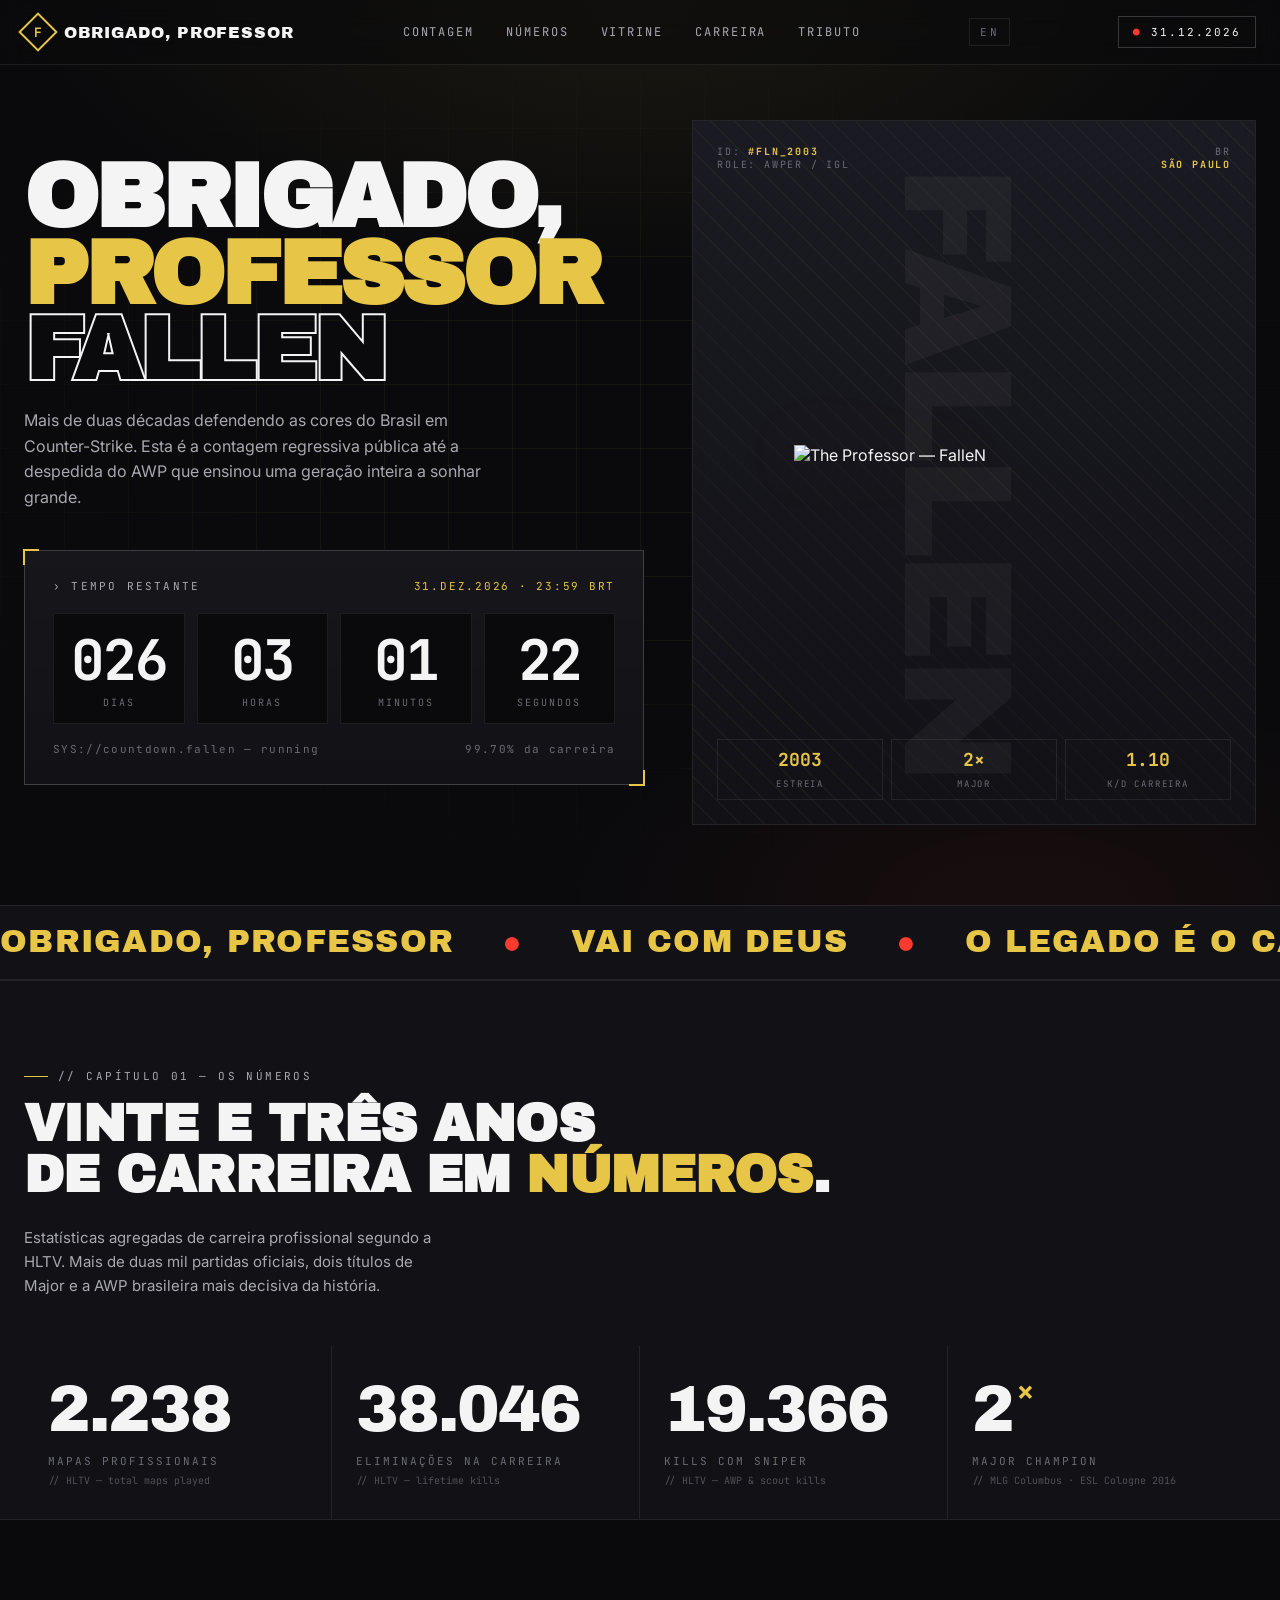
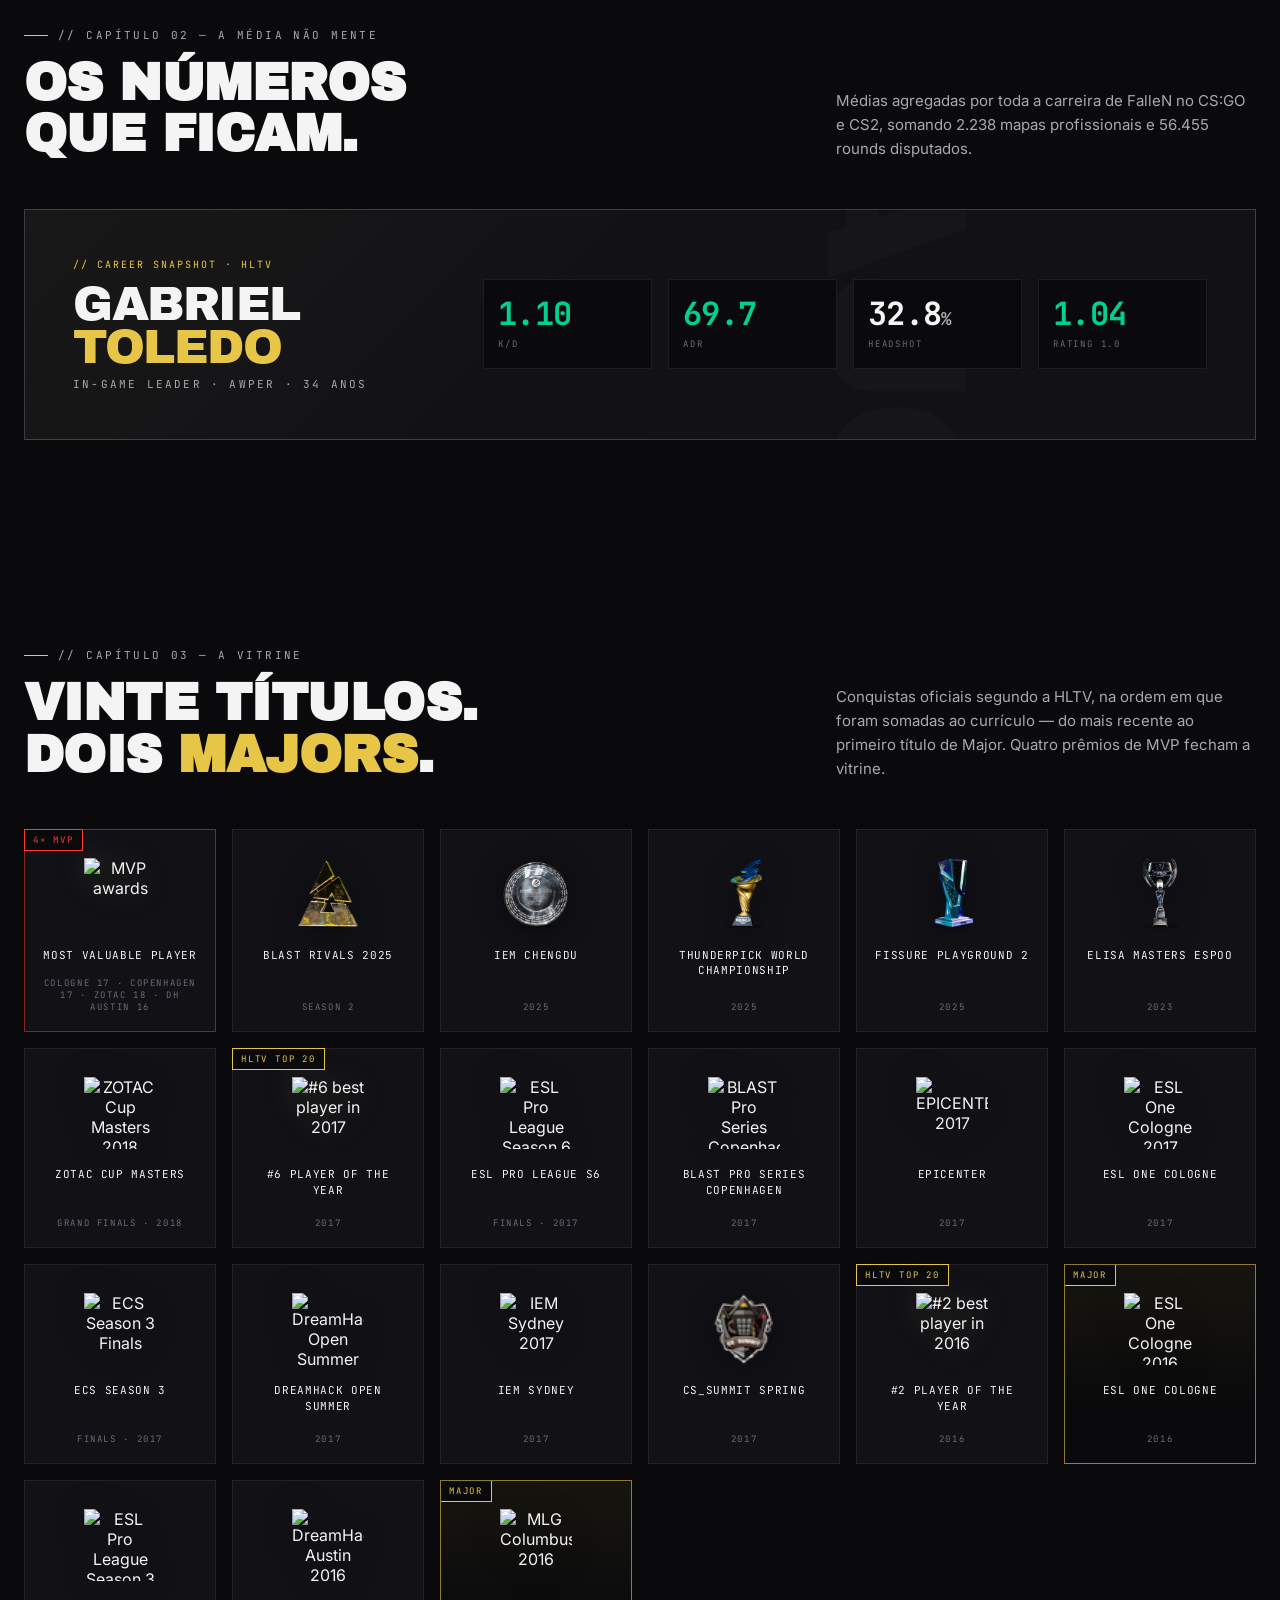
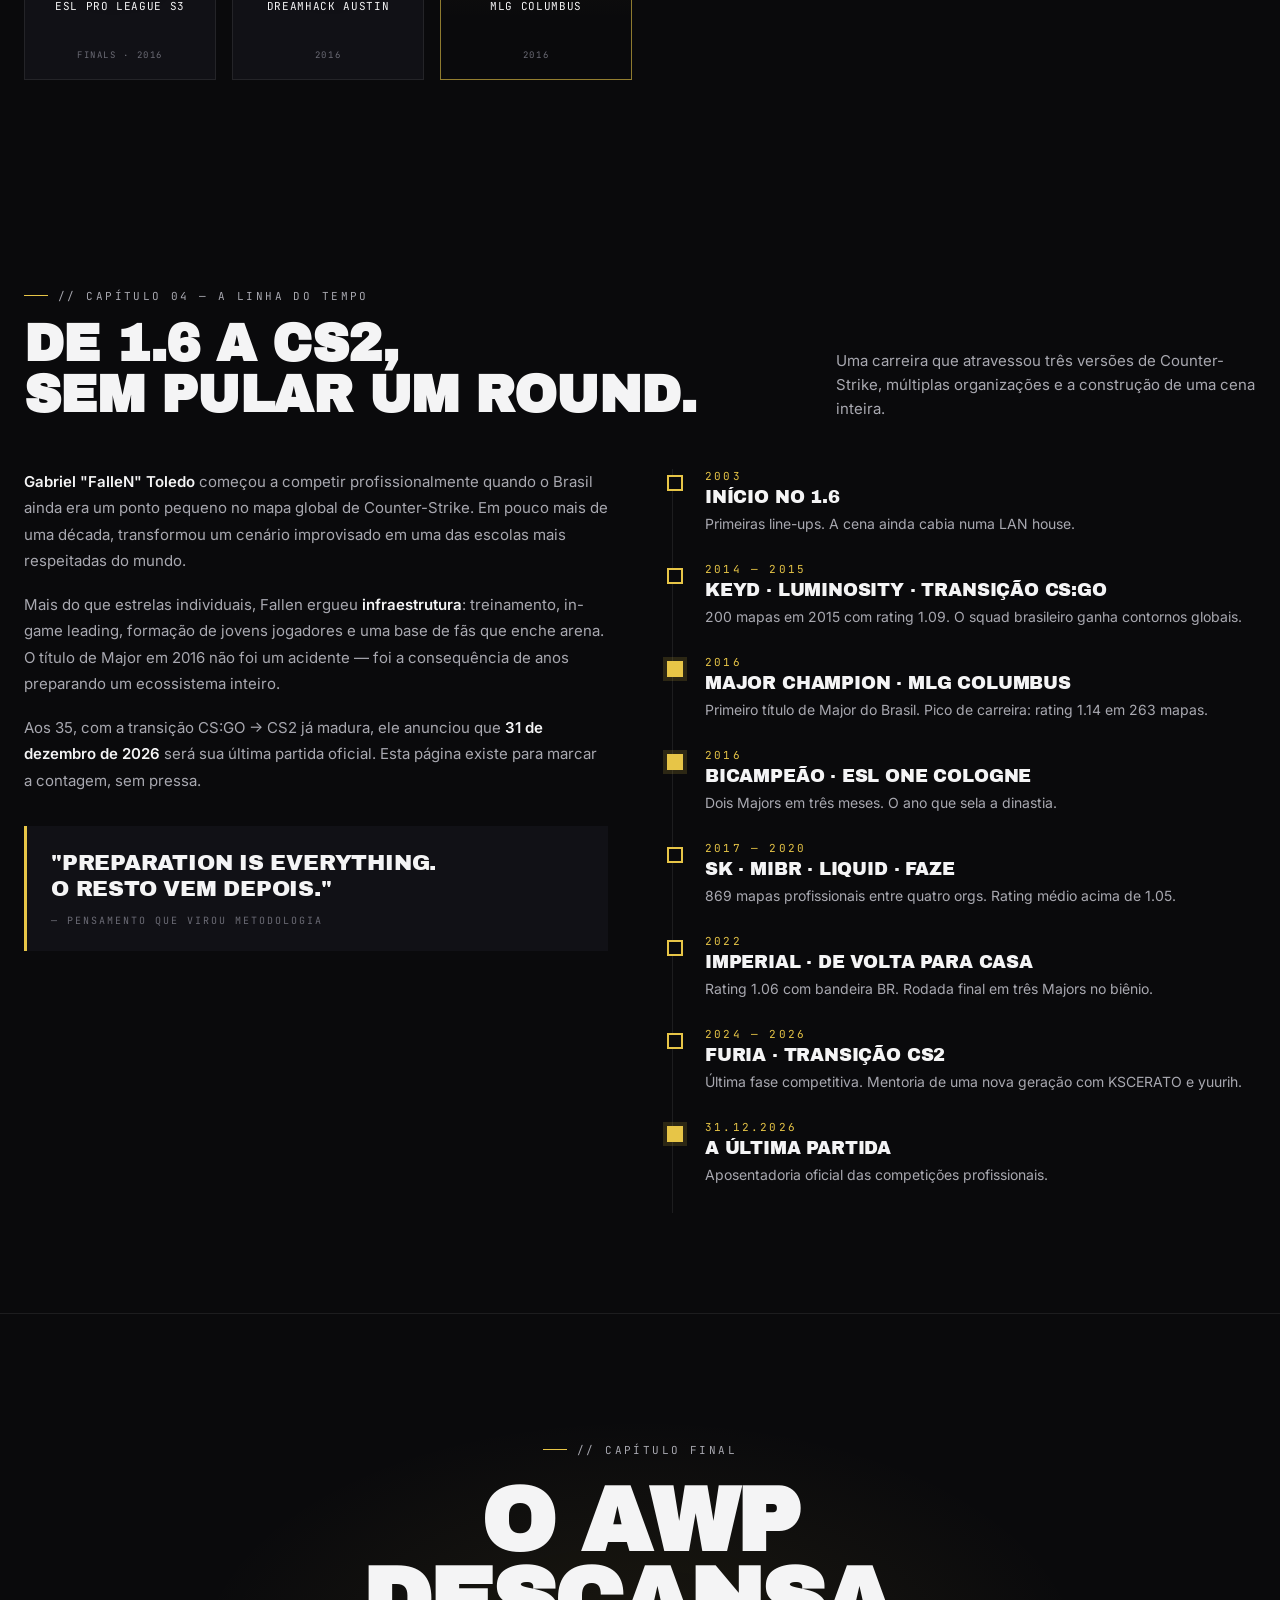
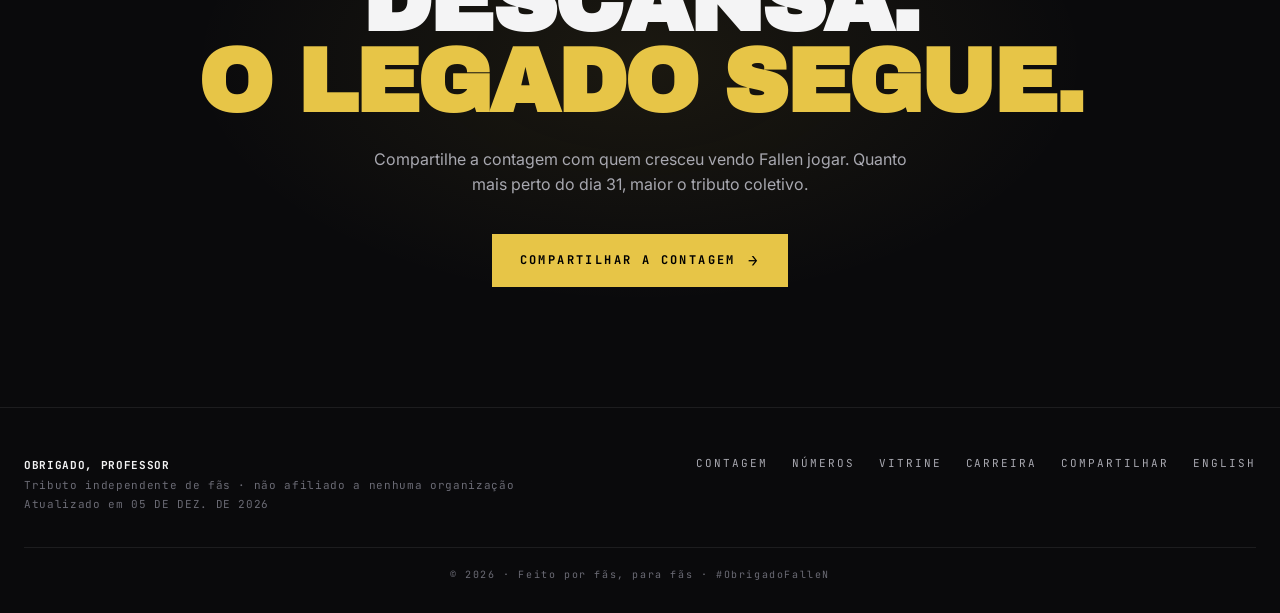
==== commit 4af45067: "Update links to use relative paths for improved navigation" ====
--- a/index.html
+++ b/index.html
@@ -48,8 +48,8 @@
   <div class="mark"><span>F</span></div>
   <div class="msg">Redirecting…</div>
   <div class="links">
-    <a href="/br/">Português</a>
-    <a href="/en/">English</a>
+    <a href="./br/">Português</a>
+    <a href="./en/">English</a>
   </div>
 </div>
 
@@ -79,9 +79,9 @@
   // 3) Default
   if (!lang) lang = 'br';
 
-  window.location.replace('/' + lang + '/');
+  window.location.replace('./' + lang + '/');
 })();
 </script>
-<noscript><meta http-equiv="refresh" content="0; url=/br/"></noscript>
+<noscript><meta http-equiv="refresh" content="0; url=./br/"></noscript>
 </body>
 </html>
